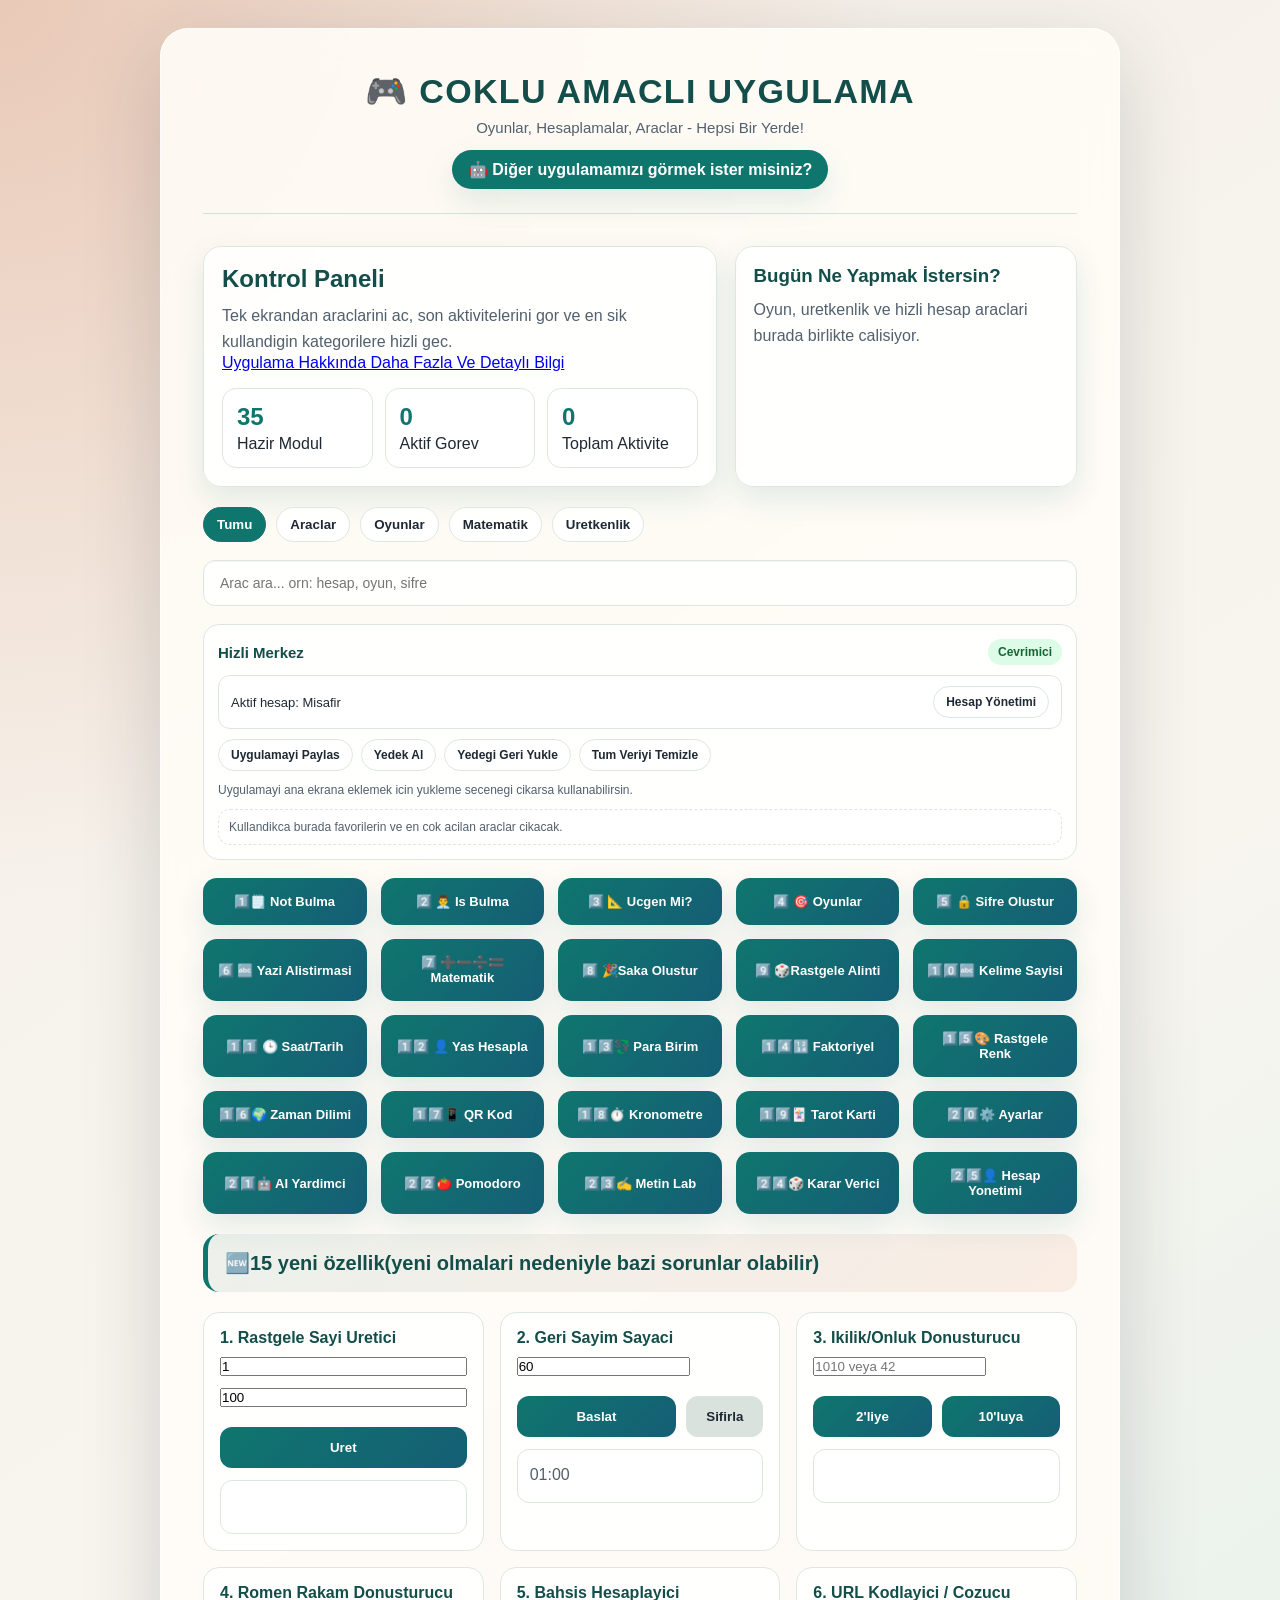
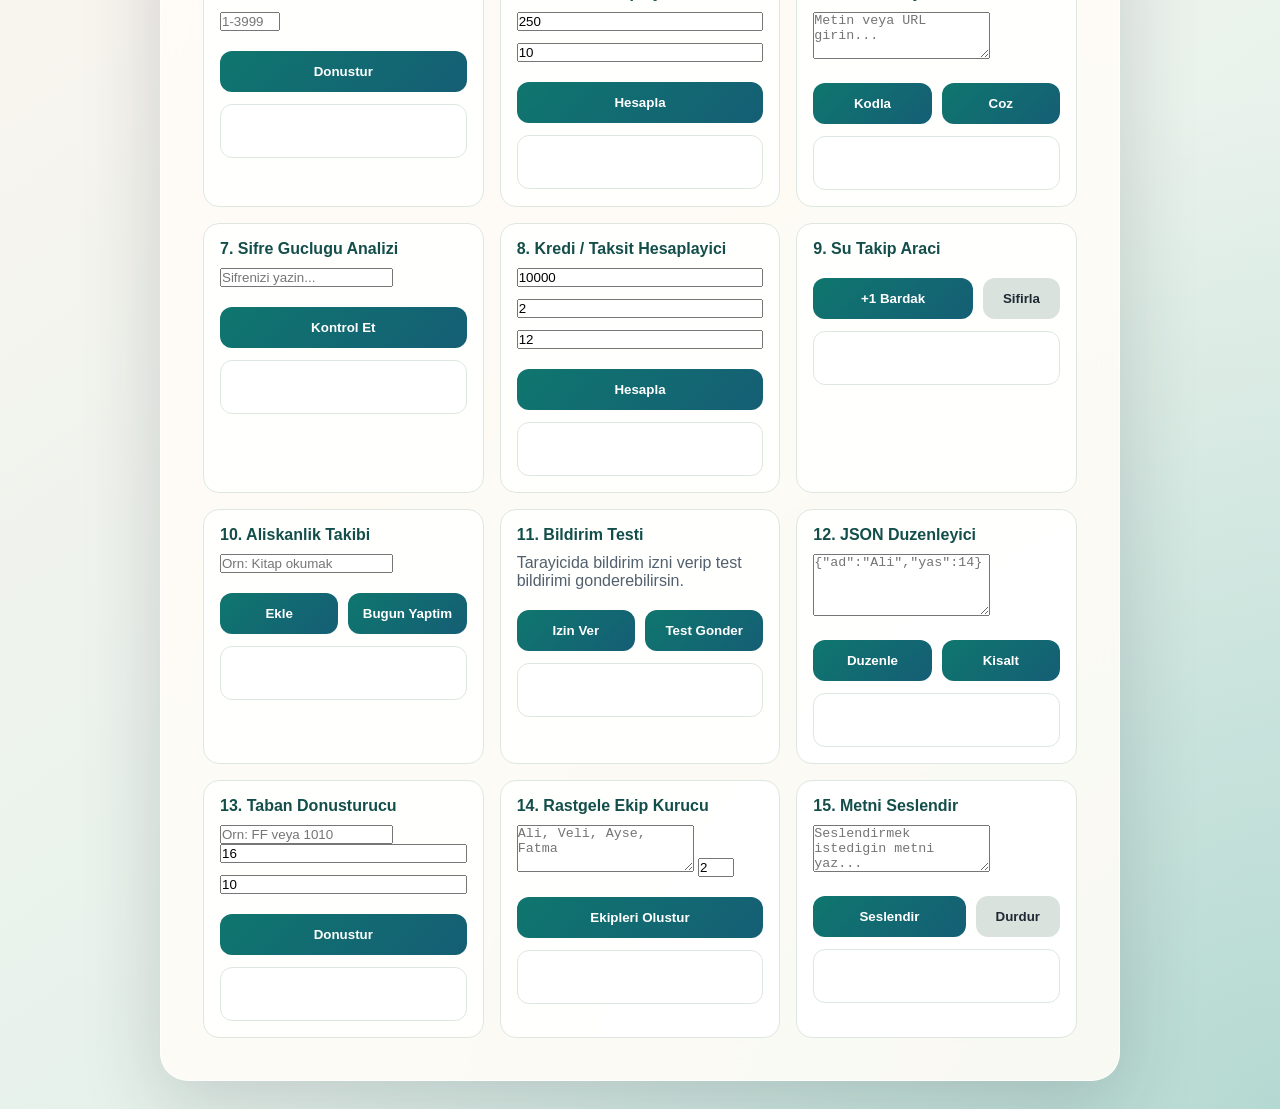
==== 35 in 1.html @ 8f7411a3 "Create 35 in 1.html v0.0016 This is turkish" ====
<!DOCTYPE html>
<html lang="tr">
<head>
    
    <meta charset="UTF-8">
    <meta name="viewport" content="width=device-width, initial-scale=1.0">
    <meta name="theme-color" content="#0f766e">
    <meta name="mobile-web-app-capable" content="yes">
    <meta name="apple-mobile-web-app-capable" content="yes">
    <meta name="apple-mobile-web-app-status-bar-style" content="default">
    <meta name="apple-mobile-web-app-title" content="Coklu Uygulama">
    <link rel="manifest" href="manifest.webmanifest">
    <link rel="icon" type="image/svg+xml" href="icon.svg">
    <title>Çoklu Amaçlı Uygulama</title>
    <style>
        :root {
            --bg-base: #f4efe7;
            --bg-accent: #d9efe8;
            --surface: rgba(255, 252, 247, 0.9);
            --surface-strong: #fffdf9;
            --text-main: #1f2933;
            --text-soft: #52606d;
            --border-soft: #dde7df;
            --brand: #0f766e;
            --brand-dark: #134e4a;
            --warm: #c2410c;
            --shadow-lg: 0 24px 80px rgba(31, 41, 51, 0.18);
            --shadow-md: 0 12px 30px rgba(15, 118, 110, 0.12);
        }

        * {
            margin: 0;
            padding: 0;
            box-sizing: border-box;
        }

        body {
            font-family: 'Trebuchet MS', 'Aptos', 'Segoe UI', sans-serif;
            background:
                radial-gradient(circle at top left, rgba(194, 65, 12, 0.22), transparent 30%),
                radial-gradient(circle at bottom right, rgba(15, 118, 110, 0.18), transparent 34%),
                linear-gradient(145deg, var(--bg-base) 0%, #f8f5ef 46%, var(--bg-accent) 100%);
            min-height: 100vh;
            display: flex;
            justify-content: center;
            align-items: flex-start;
            padding: 28px;
            color: var(--text-main);
            position: relative;
            overflow-x: hidden;
            overflow-y: auto;
        }

        .page-transition {
            position: fixed;
            inset: 0;
            z-index: 9999;
            display: flex;
            align-items: center;
            justify-content: center;
            background: linear-gradient(135deg, rgba(15, 118, 110, 0.96), rgba(194, 65, 12, 0.95));
            opacity: 0;
            visibility: hidden;
            pointer-events: none;
            transition: opacity 0.35s ease, visibility 0.35s ease;
        }

        .page-transition.active {
            opacity: 1;
            visibility: visible;
            pointer-events: auto;
        }

        .page-transition::before {
            content: '';
            position: absolute;
            inset: 0;
            background: linear-gradient(90deg, transparent, rgba(255,255,255,0.18), transparent);
            transform: translateX(-120%);
            transition: transform 0.55s ease;
        }

        .page-transition.active::before {
            transform: translateX(120%);
        }

        .page-transition span {
            position: relative;
            z-index: 1;
            color: #fff;
            font-size: 19px;
            font-weight: 700;
            letter-spacing: 0.08em;
            text-transform: uppercase;
            text-shadow: 0 8px 24px rgba(0, 0, 0, 0.24);
        }

        .container {
            background: var(--surface);
            backdrop-filter: blur(16px);
            border: 1px solid rgba(255, 255, 255, 0.75);
            border-radius: 28px;
            box-shadow: var(--shadow-lg);
            width: 100%;
            max-width: 960px;
            padding: 42px;
        }
                                                                                                                                                                                                                                                                                                                                                                                                                                                                                                                                                                                                            
        .header {
            text-align: center;
            margin-bottom: 32px;
            border-bottom: 1px solid rgba(15, 118, 110, 0.18);
            padding-bottom: 24px;
        }

        .header h1 {
            color: var(--brand-dark);
            font-size: 34px;
            letter-spacing: 0.04em;
            margin-bottom: 8px;
        }

        .header p {
            color: var(--text-soft);
            font-size: 15px;
        }

        .switch-app-btn {
            display: inline-flex;
            align-items: center;
            gap: 8px;
            margin-top: 14px;
            padding: 10px 16px;
            background: var(--brand);
            color: white;
            border-radius: 999px;
            text-decoration: none;
            font-weight: 700;
            box-shadow: var(--shadow-md);
            transition: transform 0.2s ease, box-shadow 0.2s ease;
        }

        .switch-app-btn:hover {
            transform: translateY(-2px);
            box-shadow: 0 14px 28px rgba(15, 118, 110, 0.2);
        }

        .menu-grid {
            display: grid;
            grid-template-columns: repeat(auto-fit, minmax(160px, 1fr));
            gap: 14px;
            margin-bottom: 20px;
        }

        .dashboard-hero {
            display: grid;
            grid-template-columns: 1.2fr 0.8fr;
            gap: 18px;
            margin-bottom: 20px;
        }

        .hero-card,
        .hero-sidecard {
            background: rgba(255, 255, 255, 0.78);
            border: 1px solid var(--border-soft);
            border-radius: 18px;
            padding: 18px;
            box-shadow: var(--shadow-md);
        }

        .hero-card h2,
        .hero-sidecard h3 {
            color: var(--brand-dark);
            margin-bottom: 10px;
        }

        .hero-card p,
        .hero-sidecard p {
            color: var(--text-soft);
            line-height: 1.6;
        }

        .hero-stats {
            display: grid;
            grid-template-columns: repeat(3, minmax(0, 1fr));
            gap: 12px;
            margin-top: 16px;
        }

        .hero-stat {
            background: white;
            border: 1px solid var(--border-soft);
            border-radius: 14px;
            padding: 14px;
        }

        .hero-stat strong {
            display: block;
            font-size: 24px;
            color: var(--brand);
            margin-bottom: 4px;
        }

        .category-chips {
            display: flex;
            flex-wrap: wrap;
            gap: 10px;
            margin-bottom: 18px;
        }

        .category-chip {
            border: 1px solid var(--border-soft);
            background: rgba(255, 255, 255, 0.9);
            color: var(--text-main);
            border-radius: 999px;
            padding: 9px 13px;
            cursor: pointer;
            font-weight: 600;
        }

        .category-chip.active {
            background: var(--brand);
            color: white;
            border-color: var(--brand);
        }

        .menu-search {
            margin-bottom: 18px;
        }

        .menu-search input {
            width: 100%;
            padding: 14px 16px;
            border: 1px solid var(--border-soft);
            border-radius: 12px;
            font-size: 14px;
            background: rgba(255, 255, 255, 0.92);
            box-shadow: inset 0 1px 2px rgba(15, 23, 42, 0.04);
        }

        .quick-hub {
            background: rgba(255, 255, 255, 0.78);
            border: 1px solid var(--border-soft);
            border-radius: 16px;
            padding: 14px;
            margin-bottom: 18px;
        }

        .quick-hub-head {
            display: flex;
            justify-content: space-between;
            align-items: center;
            gap: 10px;
            margin-bottom: 10px;
        }

        .quick-hub-head h3 {
            color: var(--brand-dark);
            font-size: 15px;
        }

        .status-badge {
            font-size: 12px;
            font-weight: 700;
            border-radius: 999px;
            padding: 6px 10px;
            background: #dcfce7;
            color: #166534;
        }

        .status-badge.offline {
            background: #fee2e2;
            color: #991b1b;
        }

        .quick-hub-actions {
            display: flex;
            flex-wrap: wrap;
            gap: 8px;
            margin-bottom: 10px;
        }

        .quick-hub-btn {
            border: 1px solid var(--border-soft);
            background: white;
            color: var(--text-main);
            border-radius: 999px;
            padding: 8px 12px;
            font-size: 12px;
            font-weight: 700;
            cursor: pointer;
        }

        .quick-hub-btn.primary {
            background: var(--brand);
            border-color: var(--brand);
            color: white;
        }

        .quick-hub-note {
            color: var(--text-soft);
            font-size: 12px;
            line-height: 1.5;
            margin-bottom: 10px;
        }

        .quick-access-list {
            display: grid;
            grid-template-columns: repeat(auto-fit, minmax(180px, 1fr));
            gap: 8px;
        }

        .quick-access-item {
            display: flex;
            justify-content: space-between;
            align-items: center;
            gap: 8px;
            border: 1px solid var(--border-soft);
            background: white;
            border-radius: 12px;
            padding: 9px 10px;
        }

        .quick-access-item button {
            border: none;
            border-radius: 10px;
            padding: 7px 9px;
            cursor: pointer;
            font-size: 12px;
            font-weight: 700;
        }

        .quick-open-btn {
            background: #ecfeff;
            color: #0f766e;
        }

        .quick-fav-btn {
            background: #fff7ed;
            color: #9a3412;
        }

        .quick-access-empty {
            color: var(--text-soft);
            font-size: 12px;
            background: white;
            border: 1px dashed var(--border-soft);
            border-radius: 12px;
            padding: 10px;
        }

        .menu-empty {
            display: none;
            text-align: center;
            color: var(--text-soft);
            background: rgba(255, 255, 255, 0.72);
            border-radius: 12px;
            padding: 16px;
            margin-top: 10px;
            border: 1px dashed var(--border-soft);
        }

        .menu-empty.active {
            display: block;
        }

        .menu-btn {
            background: linear-gradient(135deg, var(--brand) 0%, #155e75 100%);
            color: white;
            border: none;
            padding: 16px 14px;
            border-radius: 14px;
            cursor: pointer;
            font-size: 13px;
            font-weight: 600;
            transition: all 0.3s ease;
            text-align: center;
            box-shadow: var(--shadow-md);
        }

        .menu-btn:hover {
            transform: translateY(-3px);
            box-shadow: 0 14px 30px rgba(15, 118, 110, 0.24);
        }

        .menu-btn.active {
            background: linear-gradient(135deg, var(--warm) 0%, #ea580c 100%);
        }

        .content-area {
            display: none;
            animation: fadeIn 0.3s ease;
        }

        .content-area.active {
            display: block;
        }

        @keyframes fadeIn {
            from {
                opacity: 0;
                transform: translateY(10px);
            }
            to {
                opacity: 1;
                transform: translateY(0);
            }
        }

        .content-header {
            background: linear-gradient(135deg, rgba(15, 118, 110, 0.08), rgba(194, 65, 12, 0.08));
            padding: 17px;
            border-radius: 16px;
            margin-bottom: 20px;
            border-left: 5px solid var(--brand);
        }

        .content-header h2 {
            color: var(--brand-dark);
            font-size: 20px;
        }

        .form-group {
            margin-bottom: 15px;
        }

        .form-group label {
            display: block;
            margin-bottom: 7px;
            color: var(--text-main);
            font-weight: 600;
            font-size: 14px;
        }

        .form-group input,
        .form-group select,
        .form-group textarea {
            width: 100%;
            padding: 12px 13px;
            border: 1px solid var(--border-soft);
            border-radius: 12px;
            font-size: 14px;
            transition: border-color 0.3s ease;
            background: rgba(255, 255, 255, 0.92);
        }

        .form-group input:focus,
        .form-group select:focus,
        .form-group textarea:focus {
            outline: none;
            border-color: var(--brand);
            box-shadow: 0 0 0 4px rgba(15, 118, 110, 0.12);
        }

        .btn-group {
            display: flex;
            flex-wrap: wrap;
            gap: 10px;
            margin-top: 20px;
        }

        .btn-submit {
            flex: 1;
            background: linear-gradient(135deg, var(--brand) 0%, #155e75 100%);
            color: white;
            border: none;
            padding: 13px 14px;
            border-radius: 12px;
            cursor: pointer;
            font-weight: 600;
            transition: all 0.3s ease;
        }

        .btn-submit:hover {
            transform: translateY(-2px);
            box-shadow: 0 10px 22px rgba(15, 118, 110, 0.22);
        }

        .btn-back {
            background: #d9e2dc;
            color: var(--text-main);
            border: none;
            padding: 12px 20px;
            border-radius: 12px;
            cursor: pointer;
            font-weight: 600;
        }

        .btn-back:hover {
            background: #bcccdc;
        }

        .result-box {
            background: rgba(255, 255, 255, 0.85);
            border: 1px solid rgba(15, 118, 110, 0.2);
            border-radius: 14px;
            padding: 15px;
            margin-top: 20px;
            display: none;
        }

        .result-box.active {
            display: block;
            animation: slideDown 0.3s ease;
        }

        @keyframes slideDown {
            from {
                opacity: 0;
                max-height: 0;
            }
            to {
                opacity: 1;
                max-height: 500px;
            }
        }

        .result-box.success {
            background: #f0fdf7;
            border-color: #22c55e;
        }

        .result-box.error {
            background: #fef2f2;
            border-color: #ef4444;
        }

        .result-box.success h3 {
            color: #22c55e;
        }

        .result-box.error h3 {
            color: #ef4444;
        }

        .result-box h3 {
            margin-bottom: 10px;
        }

        .result-box p {
            color: #666;
            line-height: 1.6;
        }

        .game-options {
            display: grid;
            grid-template-columns: repeat(auto-fit, minmax(120px, 1fr));
            gap: 10px;
            margin: 15px 0;
        }

        .option-btn {
            background: #f0f0f0;
            border: 2px solid #ddd;
            padding: 10px;
            border-radius: 5px;
            cursor: pointer;
            font-size: 13px;
            transition: all 0.3s ease;
        }

        .option-btn:hover,
        .option-btn.selected {
            background: #667eea;
            color: white;
            border-color: #667eea;
        }

        .timer {
            display: inline-block;
            background: #f5576c;
            color: white;
            padding: 5px 10px;
            border-radius: 5px;
            font-weight: 600;
            margin-left: 10px;
        }

        .score-display {
            background: rgba(255, 255, 255, 0.76);
            padding: 10px 15px;
            border-radius: 12px;
            margin: 15px 0;
            font-size: 14px;
            border: 1px solid var(--border-soft);
        }

        .quote-box {
            background: linear-gradient(135deg, var(--brand-dark) 0%, var(--brand) 100%);
            color: white;
            padding: 20px;
            border-radius: 16px;
            text-align: center;
            font-style: italic;
            font-size: 16px;
            margin: 20px 0;
        }

        .joke-box {
            background: #fff9e6;
            border-left: 4px solid #fbc02d;
            padding: 15px;
            border-radius: 5px;
            margin: 20px 0;
            font-size: 16px;
        }

        .fibonacci-output,
        .multiplication-output {
            background: #f0f0f0;
            padding: 15px;
            border-radius: 5px;
            margin: 15px 0;
            font-family: 'Courier New', monospace;
            word-break: break-word;
        }

        .stats-grid {
            display: grid;
            grid-template-columns: repeat(2, 1fr);
            gap: 15px;
            margin: 20px 0;
        }

        .stat-box {
            background: rgba(255, 255, 255, 0.76);
            padding: 15px;
            border-radius: 14px;
            text-align: center;
            border: 1px solid var(--border-soft);
        }

        .stat-box h3 {
            color: var(--brand);
            font-size: 24px;
            margin-bottom: 5px;
        }

        .stat-box p {
            color: #666;
            font-size: 12px;
        }

        .back-to-menu {
            text-align: center;
            margin-top: 20px;
        }

        .menu-item-games {
            display: none;
        }

        .menu-item-games.active {
            display: block;
        }

        .game-menu-grid {
            display: grid;
            grid-template-columns: repeat(auto-fit, minmax(140px, 1fr));
            gap: 12px;
            margin: 20px 0;
        }

        .game-menu-btn {
            background: rgba(255, 255, 255, 0.76);
            border: 1px solid var(--border-soft);
            padding: 12px;
            border-radius: 12px;
            cursor: pointer;
            font-size: 13px;
            font-weight: 600;
            transition: all 0.3s ease;
        }

        .game-menu-btn:hover {
            background: var(--brand);
            color: white;
            border-color: var(--brand);
            transform: translateY(-2px);
        }

        .calculator {
            background: linear-gradient(180deg, #14323a 0%, #0f172a 100%);
            padding: 20px;
            border-radius: 24px;
            max-width: 320px;
            margin: 20px auto;
            box-shadow: 0 16px 40px rgba(15, 23, 42, 0.35);
        }

        .calc-display {
            background: #222;
            color: #00ff00;
            font-size: 28px;
            padding: 20px;
            border-radius: 10px;
            text-align: right;
            margin-bottom: 15px;
            font-family: 'Courier New', monospace;
            font-weight: bold;
            min-height: 60px;
            word-wrap: break-word;
            word-break: break-all;
        }

        .calc-buttons {
            display: grid;
            grid-template-columns: repeat(4, 1fr);
            gap: 10px;
        }

        .calc-btn {
            padding: 20px;
            font-size: 20px;
            font-weight: bold;
            border: none;
            border-radius: 8px;
            cursor: pointer;
            transition: all 0.2s ease;
            color: white;
        }

        .calc-btn.number {
            background: #555;
        }

        .calc-btn.number:hover {
            background: #666;
            transform: scale(1.05);
        }

        .calc-btn.number:active {
            transform: scale(0.95);
        }

        .calc-btn.operator {
            background: var(--brand);
        }

        .calc-btn.operator:hover {
            background: var(--brand-dark);
            transform: scale(1.05);
        }

        .calc-btn.operator:active {
            transform: scale(0.95);
        }

        .calc-btn.equals {
            background: linear-gradient(135deg, #22c55e 0%, #16a34a 100%);
            grid-column: span 2;
        }

        .calc-btn.equals:hover {
            background: linear-gradient(135deg, #16a34a 0%, #15803d 100%);
            transform: scale(1.05);
        }

        .calc-btn.equals:active {
            transform: scale(0.95);
        }

        .calc-btn.clear {
            background: linear-gradient(135deg, #ef4444 0%, #dc2626 100%);
            grid-column: span 2;
        }

        .calc-btn.clear:hover {
            background: linear-gradient(135deg, #dc2626 0%, #b91c1c 100%);
            transform: scale(1.05);
        }

        .calc-btn.clear:active {
            transform: scale(0.95);
        }

        .color-preview,
        .qr-preview,
        .tarot-card,
        .stopwatch-display,
        .timezone-list {
            background: rgba(255, 255, 255, 0.78);
            border-radius: 16px;
            margin: 20px 0;
            padding: 18px;
            border: 1px solid var(--border-soft);
        }

        .color-preview {
            min-height: 120px;
            border: 2px dashed #d1d5db;
            display: flex;
            align-items: center;
            justify-content: center;
            color: #333;
            font-weight: 600;
        }

        .qr-preview {
            text-align: center;
            word-break: break-word;
        }

        .qr-code-canvas {
            display: block;
            width: min(100%, 260px);
            aspect-ratio: 1;
            margin: 0 auto 16px;
            border-radius: 14px;
            background: white;
            padding: 12px;
            box-shadow: inset 0 0 0 1px #dbe7df;
        }

        .qr-helper-text {
            color: var(--text-soft);
            font-size: 13px;
            line-height: 1.6;
        }

        .stopwatch-display {
            text-align: center;
            font-size: 36px;
            font-weight: 700;
            color: #333;
            font-family: 'Courier New', monospace;
        }

        .timezone-list {
            display: grid;
            gap: 12px;
        }

        .timezone-item {
            background: white;
            border-radius: 12px;
            padding: 12px 14px;
            display: flex;
            justify-content: space-between;
            align-items: center;
            gap: 10px;
        }

        .tarot-card {
            text-align: center;
            background: linear-gradient(135deg, #1f2937 0%, #374151 100%);
            color: white;
        }

        .tarot-card h3 {
            margin-bottom: 10px;
            font-size: 22px;
        }

        .settings-panel,
        .ai-chat {
            background: rgba(255, 255, 255, 0.7);
            border-radius: 18px;
            padding: 20px;
            margin: 20px 0;
            border: 1px solid var(--border-soft);
        }

        .settings-panel {
            display: grid;
            gap: 14px;
        }

        .toggle-row {
            display: flex;
            align-items: center;
            justify-content: space-between;
            gap: 12px;
            padding: 12px 14px;
            background: white;
            border-radius: 12px;
        }

        .toggle-row input[type="checkbox"] {
            width: 20px;
            height: 20px;
        }

        .ai-chat-window {
            background: white;
            border: 1px solid var(--border-soft);
            border-radius: 16px;
            min-height: 260px;
            max-height: 380px;
            overflow-y: auto;
            padding: 14px;
            display: grid;
            gap: 12px;
        }

        .ai-message {
            padding: 12px 14px;
            border-radius: 12px;
            max-width: 85%;
            line-height: 1.5;
        }

        .ai-message.user {
            justify-self: end;
            background: linear-gradient(135deg, var(--brand) 0%, #155e75 100%);
            color: white;
        }

        .ai-message.bot {
            justify-self: start;
            background: #f1f5f9;
            color: var(--text-main);
        }

        .quick-actions {
            display: flex;
            flex-wrap: wrap;
            gap: 10px;
            margin-top: 14px;
        }

        .quick-actions button {
            background: white;
            border: 1px solid var(--border-soft);
            border-radius: 999px;
            padding: 8px 12px;
            cursor: pointer;
        }

        .quick-actions button:hover {
            background: #ecfeff;
            border-color: rgba(15, 118, 110, 0.32);
        }

        .workspace-grid {
            display: grid;
            grid-template-columns: 1.2fr 0.8fr;
            gap: 16px;
            margin-top: 18px;
        }

        .workspace-card,
        .history-panel {
            background: rgba(255, 255, 255, 0.8);
            border: 1px solid var(--border-soft);
            border-radius: 16px;
            padding: 16px;
        }

        .account-strip {
            background: white;
            border: 1px solid var(--border-soft);
            border-radius: 12px;
            padding: 10px 12px;
            margin-bottom: 10px;
            display: flex;
            justify-content: space-between;
            align-items: center;
            gap: 10px;
            font-size: 13px;
        }

        .account-grid {
            display: grid;
            grid-template-columns: repeat(auto-fit, minmax(240px, 1fr));
            gap: 14px;
            margin: 14px 0;
        }

        .workspace-card h3,
        .history-panel h3 {
            color: var(--brand-dark);
            font-size: 16px;
            margin-bottom: 12px;
        }

        .task-list {
            display: grid;
            gap: 10px;
            margin-top: 12px;
        }

        .task-item {
            display: grid;
            grid-template-columns: auto 1fr auto;
            gap: 10px;
            align-items: center;
            background: white;
            border-radius: 12px;
            padding: 10px 12px;
            border: 1px solid var(--border-soft);
        }

        .task-item.done span {
            text-decoration: line-through;
            color: var(--text-soft);
        }

        .task-item button {
            background: #fee2e2;
            color: #b91c1c;
            border: none;
            border-radius: 10px;
            padding: 7px 10px;
            cursor: pointer;
        }

        .mini-input-row {
            display: flex;
            gap: 10px;
        }

        .mini-input-row input {
            flex: 1;
            padding: 11px 12px;
            border-radius: 12px;
            border: 1px solid var(--border-soft);
        }

        .mini-input-row button {
            background: var(--brand);
            color: white;
            border: none;
            border-radius: 12px;
            padding: 11px 14px;
            cursor: pointer;
        }

        .history-list {
            display: grid;
            gap: 10px;
            margin-top: 12px;
        }

        .history-item {
            background: white;
            border-radius: 12px;
            padding: 10px 12px;
            border: 1px solid var(--border-soft);
            color: var(--text-soft);
            font-size: 13px;
            line-height: 1.5;
        }

        .summary-grid {
            display: grid;
            grid-template-columns: repeat(auto-fit, minmax(120px, 1fr));
            gap: 12px;
            margin-top: 12px;
        }

        .summary-box {
            background: white;
            border-radius: 14px;
            padding: 14px;
            border: 1px solid var(--border-soft);
            text-align: center;
        }

        .summary-box strong {
            display: block;
            font-size: 22px;
            color: var(--brand);
            margin-bottom: 4px;
        }

        .feature-panel {
            background: rgba(255, 255, 255, 0.78);
            border: 1px solid var(--border-soft);
            border-radius: 16px;
            padding: 18px;
            margin: 18px 0;
        }

        .pomodoro-display,
        .choice-output,
        .textlab-output {
            background: white;
            border: 1px solid var(--border-soft);
            border-radius: 16px;
            padding: 18px;
            margin-top: 16px;
        }

        .pomodoro-display {
            text-align: center;
        }

        .pomodoro-display strong {
            display: block;
            font-size: 42px;
            color: var(--brand-dark);
            font-family: 'Courier New', monospace;
            margin-bottom: 8px;
        }

        .choice-output h3,
        .textlab-output h3 {
            color: var(--brand-dark);
            margin-bottom: 10px;
        }

        .ai-rich-card {
            background: white;
            border: 1px solid var(--border-soft);
            border-left: 5px solid var(--brand);
            border-radius: 14px;
            padding: 14px;
        }

        .ai-rich-card h4 {
            color: var(--brand-dark);
            margin-bottom: 8px;
        }

        .ai-rich-card p,
        .ai-rich-card li {
            color: var(--text-soft);
            line-height: 1.6;
        }

        .ai-rich-card ul,
        .ai-rich-card ol {
            padding-left: 18px;
            margin-top: 8px;
        }

        .inline-grid {
            display: grid;
            grid-template-columns: repeat(auto-fit, minmax(140px, 1fr));
            gap: 12px;
        }

        .extras-grid {
            display: grid;
            grid-template-columns: repeat(auto-fit, minmax(260px, 1fr));
            gap: 16px;
            margin-top: 18px;
        }

        .extra-card {
            background: rgba(255, 255, 255, 0.82);
            border: 1px solid var(--border-soft);
            border-radius: 16px;
            padding: 16px;
        }

        .extra-card h3 {
            color: var(--brand-dark);
            margin-bottom: 10px;
            font-size: 16px;
        }

        .mini-result {
            margin-top: 12px;
            background: white;
            border: 1px solid var(--border-soft);
            border-radius: 12px;
            padding: 12px;
            color: var(--text-soft);
            line-height: 1.6;
            min-height: 54px;
        }

        .quiz-stage {
            background: rgba(255, 255, 255, 0.82);
            border: 1px solid var(--border-soft);
            border-radius: 18px;
            padding: 18px;
        }

        .quiz-meta {
            display: grid;
            grid-template-columns: repeat(3, minmax(0, 1fr));
            gap: 12px;
            margin-bottom: 16px;
        }

        .quiz-pill {
            background: white;
            border: 1px solid var(--border-soft);
            border-radius: 14px;
            padding: 12px;
            text-align: center;
        }

        .quiz-pill strong {
            display: block;
            color: var(--brand);
            font-size: 20px;
            margin-bottom: 4px;
        }

        .quiz-question-card {
            background: white;
            border-radius: 16px;
            border: 1px solid var(--border-soft);
            padding: 18px;
        }

        .quiz-question-card h3 {
            margin-bottom: 14px;
            color: var(--brand-dark);
        }

        body.theme-default {
            background:
                radial-gradient(circle at top left, rgba(194, 65, 12, 0.22), transparent 30%),
                radial-gradient(circle at bottom right, rgba(15, 118, 110, 0.18), transparent 34%),
                linear-gradient(145deg, var(--bg-base) 0%, #f8f5ef 46%, var(--bg-accent) 100%);
        }

        body.theme-ocean {
            background: linear-gradient(145deg, #e6fffb 0%, #c8f7f0 45%, #d9f99d 100%);
        }

        body.theme-sunset {
            background: linear-gradient(145deg, #fff1e6 0%, #ffd7ba 50%, #fecdd3 100%);
        }

        body.font-large {
            font-size: 18px;
        }

        body.reduce-motion *,
        body.reduce-motion *::before,
        body.reduce-motion *::after {
            animation: none !important;
            transition: none !important;
            scroll-behavior: auto !important;
        }

        @media (max-width: 720px) {
            body {
                padding: 12px;
            }

            .container {
                padding: 22px 18px;
                border-radius: 22px;
            }

            .header h1 {
                font-size: 28px;
            }

            .menu-grid {
                grid-template-columns: repeat(auto-fit, minmax(135px, 1fr));
            }

            .btn-group {
                flex-direction: column;
            }

            .stats-grid {
                grid-template-columns: 1fr;
            }

            .workspace-grid {
                grid-template-columns: 1fr;
            }

            .dashboard-hero,
            .quiz-meta {
                grid-template-columns: 1fr;
            }

            .hero-stats {
                grid-template-columns: 1fr;
            }

            .mini-input-row {
                flex-direction: column;
            }

            .timezone-item {
                flex-direction: column;
                align-items: flex-start;
            }

            .calculator {
                max-width: 100%;
                padding: 16px;
            }

            .calc-btn {
                padding: 14px;
                font-size: 18px;
            }

            .stopwatch-display {
                font-size: 30px;
            }

            .menu-btn,
            .btn-submit,
            .btn-back,
            .game-menu-btn,
            .option-btn,
            .quick-hub-btn {
                min-height: 44px;
            }

            .quick-hub-head {
                flex-direction: column;
                align-items: flex-start;
            }
        }

        @media (max-width: 520px) {
            body {
                padding: 8px;
                align-items: flex-start;
            }

            .container {
                padding: 16px 12px;
                border-radius: 18px;
            }

            .header {
                margin-bottom: 22px;
                padding-bottom: 16px;
            }

            .header h1 {
                font-size: 24px;
                letter-spacing: 0.02em;
            }

            .header p {
                font-size: 13px;
            }

            .menu-grid,
            .game-menu-grid,
            .extras-grid,
            .inline-grid,
            .quick-access-list {
                grid-template-columns: 1fr;
            }

            .hero-stat strong,
            .summary-box strong {
                font-size: 20px;
            }

            .content-header {
                padding: 14px;
            }

            .content-header h2 {
                font-size: 17px;
            }

            .quiz-stage,
            .quiz-question-card,
            .feature-panel,
            .workspace-card,
            .history-panel,
            .settings-panel,
            .ai-chat,
            .extra-card,
            .hero-card,
            .hero-sidecard {
                padding: 14px;
            }

            .calc-display {
                font-size: 22px;
                padding: 14px;
            }

            .calc-buttons {
                gap: 8px;
            }

            .calc-btn {
                font-size: 16px;
                padding: 12px;
                border-radius: 10px;
            }

            .pomodoro-display strong {
                font-size: 34px;
            }

            .stopwatch-display {
                font-size: 24px;
            }

            .quick-hub-actions {
                display: grid;
                grid-template-columns: 1fr;
            }
        }

        @media (hover: none) {
            .menu-btn:hover,
            .btn-submit:hover,
            .game-menu-btn:hover,
            .calc-btn.number:hover,
            .calc-btn.operator:hover,
            .calc-btn.equals:hover,
            .calc-btn.clear:hover {
                transform: none;
            }
        }
    </style>
</head>
<body>
    <div class="container">
        <!-- Header -->
        <div class="header">
            <h1>🎮 ÇOKLU AMAÇLI UYGULAMA</h1>
            <p>Oyunlar, Hesaplamalar, Araçlar - Hepsi Bir Yerde!</p>
            <a class="switch-app-btn" href="yapyzeka.html">🤖 Diğer uygulamamızı görmek ister misiniz?</a>
        </div>

        <!-- Main Menu -->
        <div id="mainMenu" class="content-area active">
            <div class="dashboard-hero">
                <div class="hero-card">
                    <h2>Kontrol Paneli</h2>
                    <p>Tek ekrandan araçlarını aç, son aktivitelerini gör ve en sık kullandığın kategorilere hızlı geç.</p>
                    <a href="http://127.0.0.1:5500/Benim%20projelerim/uyg%20a%20etiketi.html"> Uygulama Hakkında Daha Fazla Ve Detaylı Bilgi</a>
                    <div id="homeStats" class="hero-stats"></div>
                </div>
                <div class="hero-sidecard">
                    <h3>Bugün Ne Yapmak İstersin?</h3>
                    <p id="homeInsightText">Oyun, üretkenlik ve hızlı hesap araçları burada birlikte çalışıyor.</p>
                </div>
            </div>
            <div class="category-chips" id="categoryChips">
                <button class="category-chip active" onclick="setMenuCategory('all', this)">Tümü</button>
                <button class="category-chip" onclick="setMenuCategory('tools', this)">Araçlar</button>
                <button class="category-chip" onclick="setMenuCategory('games', this)">Oyunlar</button>
                <button class="category-chip" onclick="setMenuCategory('math', this)">Matematik</button>
                <button class="category-chip" onclick="setMenuCategory('productivity', this)">Üretkenlik</button>
            </div>
            <div class="menu-search">
                <input type="text" id="menuSearchInput" placeholder="Araç ara... örn: hesap, oyun, şifre" oninput="filterMainMenu()">
            </div>
            <div class="quick-hub">
                <div class="quick-hub-head">
                    <h3>Hizli Merkez</h3>
                    <span id="connectionBadge" class="status-badge">Cevrimici</span>
                </div>
                <div class="account-strip">
                    <span id="activeAccountText">Aktif hesap: Misafir</span>
                    <button class="quick-hub-btn" onclick="showContent('hesapYonetimi')">Hesap Yönetimi</button>
                </div>
                <div class="quick-hub-actions">
                    <button id="installAppBtn" class="quick-hub-btn primary" style="display: none;" onclick="installAsApp()">Telefona Uygulama Olarak Yukle</button>
                    <button class="quick-hub-btn" onclick="shareAppLink()">Uygulamayi Paylas</button>
                    <button class="quick-hub-btn" onclick="exportAppData()">Yedek Al</button>
                    <button class="quick-hub-btn" onclick="triggerImportAppData()">Yedegi Geri Yukle</button>
                    <button class="quick-hub-btn" onclick="clearAllAppData()">Tum Veriyi Temizle</button>
                </div>
                <p id="installHint" class="quick-hub-note">Uygulamayi ana ekrana eklemek icin yukleme secenegi cikarsa kullanabilirsin.</p>
                <div id="quickAccessList" class="quick-access-list"></div>
                <input type="file" id="importDataInput" accept="application/json" style="display: none;" onchange="importAppDataFromFile(event)">
            </div>
            <div class="menu-grid">
                <button class="menu-btn" onclick="showContent('notBulma')">1️⃣🗒️ Not Bulma</button>
                <button class="menu-btn" onclick="showContent('isBulma')">2️⃣ 👨‍💼 İş Bulma</button>
                <button class="menu-btn" onclick="showContent('ucgenmi')">3️⃣ 📐 Üçgen Mi?</button>
                <button class="menu-btn" onclick="showContent('gameMenu')">4️⃣ 🎯 Oyunlar</button>
                <button class="menu-btn" onclick="showContent('sifreOlusturucu')">5️⃣ 🔒 Şifre Oluştur</button>
                <button class="menu-btn" onclick="showContent('yaziAlistiramasi')">6️⃣ 🔤 Yazı Alıştırması</button>
                <button class="menu-btn" onclick="showContent('mathMenu')">7️⃣ 🧮➕ Matematik ve Hesap</button>
                <button class="menu-btn" onclick="showContent('sakaOlustur')">9️⃣ 🎉Şaka Oluştur</button>
                <button class="menu-btn" onclick="showContent('rasgeleAlintilar')">🔟 🎲Rastgele Alıntı</button>
                <button class="menu-btn" onclick="showContent('kelimeSayisi')">1️⃣1️⃣🔤 Kelime Sayısı</button>
                <button class="menu-btn" onclick="showContent('saatTarih')">1️⃣2️⃣ 🕒 Saat/Tarih</button>
                <button class="menu-btn" onclick="showContent('yasHesapla')">1️⃣3️⃣ 👤 Yaş Hesapla</button>
                <button class="menu-btn" onclick="showContent('paraBirim')">1️⃣4️⃣💱 Para Birim</button>
                <button class="menu-btn" onclick="showContent('factorial')">1️⃣5️⃣🔢 Factorial</button>
                <button class="menu-btn" onclick="showContent('renk')">1️⃣6️⃣🎨 Rastgele Renk</button>
                <button class="menu-btn" onclick="showContent('zamanDilimi')">1️⃣7️⃣🌍 Zaman Dilimi</button>
                <button class="menu-btn" onclick="showContent('qrKod')">1️⃣8️⃣📱 QR Kod</button>
                <button class="menu-btn" onclick="showContent('stopwatch')">1️⃣9️⃣⏱️ Stopwatch</button>
                <button class="menu-btn" onclick="showContent('tarot')">2️⃣0️⃣🃏 Tarot Kartı</button>
                <button class="menu-btn" onclick="showContent('ayarlar')">2️⃣1️⃣⚙️ Ayarlar</button>
                <button class="menu-btn" onclick="showContent('aiYardimci')">2️⃣2️⃣🤖 AI Yardımcı</button>
                <button class="menu-btn" onclick="showContent('pomodoro')">2️⃣3️⃣🍅 Pomodoro</button>
                <button class="menu-btn" onclick="showContent('textLab')">2️⃣4️⃣✍️ Metin Lab</button>
                <button class="menu-btn" onclick="showContent('kararVerici')">2️⃣5️⃣🎲 Karar Verici</button>
                <button class="menu-btn" onclick="showContent('hesapYonetimi')">2️⃣6️⃣👤 Hesap Yönetimi</button>
            </div>
            <div class="content-header" style="margin-top: 10px;">
                <h2>🆕15 yeni özellik(yeni olmalari nedeniyle bazi sorunlar olabilir)</h2>
            </div>
            <div class="extras-grid">
                <div class="extra-card">
                    <h3>1. Rastgele Sayi Uretici</h3>
                    <div class="inline-grid">
                        <input type="number" id="rngMin" placeholder="Min" value="1">
                        <input type="number" id="rngMax" placeholder="Max" value="100">
                    </div>
                    <div class="btn-group"><button class="btn-submit" onclick="generateRandomNumber()">Uret</button></div>
                    <div id="rngResult" class="mini-result"></div>
                </div>

                <div class="extra-card">
                    <h3>2. Geri Sayim Sayaci</h3>
                    <input type="number" id="countdownSeconds" placeholder="Saniye" value="60">
                    <div class="btn-group">
                        <button class="btn-submit" onclick="startCountdownTimer()">Baslat</button>
                        <button class="btn-back" onclick="resetCountdownTimer()">Sifirla</button>
                    </div>
                    <div id="countdownResult" class="mini-result">01:00</div>
                </div>

                <div class="extra-card">
                    <h3>3. Ikilik/Onluk Donusturucu</h3>
                    <input type="text" id="binaryInput" placeholder="1010 veya 42">
                    <div class="btn-group">
                        <button class="btn-submit" onclick="convertBinaryDecimal('toBinary')">2'liye</button>
                        <button class="btn-submit" onclick="convertBinaryDecimal('toDecimal')">10'luya</button>
                    </div>
                    <div id="binaryResult" class="mini-result"></div>
                </div>

                <div class="extra-card">
                    <h3>4. Romen Rakam Donusturucu</h3>
                    <input type="number" id="romanInput" min="1" max="3999" placeholder="1-3999">
                    <div class="btn-group"><button class="btn-submit" onclick="convertToRoman()">Donustur</button></div>
                    <div id="romanResult" class="mini-result"></div>
                </div>

                <div class="extra-card">
                    <h3>5. Bahsis Hesaplayici</h3>
                    <div class="inline-grid">
                        <input type="number" id="tipAmount" placeholder="Hesap" value="250">
                        <input type="number" id="tipPercent" placeholder="%" value="10">
                    </div>
                    <div class="btn-group"><button class="btn-submit" onclick="calculateTip()">Hesapla</button></div>
                    <div id="tipResult" class="mini-result"></div>
                </div>

                <div class="extra-card">
                    <h3>6. URL Kodlayici / Cozucu</h3>
                    <textarea id="urlInput" rows="3" placeholder="Metin veya URL girin..."></textarea>
                    <div class="btn-group">
                        <button class="btn-submit" onclick="processUrl('encode')">Kodla</button>
                        <button class="btn-submit" onclick="processUrl('decode')">Coz</button>
                    </div>
                    <div id="urlResult" class="mini-result"></div>
                </div>

                <div class="extra-card">
                    <h3>7. Sifre Guclugu Analizi</h3>
                    <input type="text" id="strengthInput" placeholder="Sifrenizi yazin...">
                    <div class="btn-group"><button class="btn-submit" onclick="checkPasswordStrength()">Kontrol Et</button></div>
                    <div id="strengthResult" class="mini-result"></div>
                </div>

                <div class="extra-card">
                    <h3>8. Kredi / Taksit Hesaplayici</h3>
                    <div class="inline-grid">
                        <input type="number" id="loanAmount" placeholder="Tutar" value="10000">
                        <input type="number" id="loanRate" placeholder="Aylik %" value="2">
                        <input type="number" id="loanMonths" placeholder="Ay" value="12">
                    </div>
                    <div class="btn-group"><button class="btn-submit" onclick="calculateLoan()">Hesapla</button></div>
                    <div id="loanResult" class="mini-result"></div>
                </div>

                <div class="extra-card">
                    <h3>9. Su Takip Araci</h3>
                    <div class="btn-group">
                        <button class="btn-submit" onclick="addWaterGlass()">+1 Bardak</button>
                        <button class="btn-back" onclick="resetWaterTracker()">Sifirla</button>
                    </div>
                    <div id="waterResult" class="mini-result"></div>
                </div>

                <div class="extra-card">
                    <h3>10. Aliskanlik Takibi</h3>
                    <input type="text" id="habitInput" placeholder="Orn: Kitap okumak">
                    <div class="btn-group">
                        <button class="btn-submit" onclick="addHabit()">Ekle</button>
                        <button class="btn-submit" onclick="completeHabit()">Bugun Yaptim</button>
                    </div>
                    <div id="habitResult" class="mini-result"></div>
                </div>

                <div class="extra-card">
                    <h3>11. Bildirim Testi</h3>
                    <p style="color: var(--text-soft); margin-bottom: 10px;">Tarayicida bildirim izni verip test bildirimi gonderebilirsin.</p>
                    <div class="btn-group">
                        <button class="btn-submit" onclick="requestNotificationPermission()">Izin Ver</button>
                        <button class="btn-submit" onclick="testNotification()">Test Gonder</button>
                    </div>
                    <div id="notifyResult" class="mini-result"></div>
                </div>

                <div class="extra-card">
                    <h3>12. JSON Duzenleyici</h3>
                    <textarea id="jsonInput" rows="4" placeholder='{"ad":"Ali","yas":14}'></textarea>
                    <div class="btn-group">
                        <button class="btn-submit" onclick="formatJsonInput()">Duzenle</button>
                        <button class="btn-submit" onclick="minifyJsonInput()">Kisalt</button>
                    </div>
                    <div id="jsonResult" class="mini-result"></div>
                </div>

                <div class="extra-card">
                    <h3>13. Taban Donusturucu</h3>
                    <input type="text" id="baseInput" placeholder="Orn: FF veya 1010">
                    <div class="inline-grid">
                        <input type="number" id="baseFrom" min="2" max="36" value="16" placeholder="Kaynak taban">
                        <input type="number" id="baseTo" min="2" max="36" value="10" placeholder="Hedef taban">
                    </div>
                    <div class="btn-group"><button class="btn-submit" onclick="convertBaseNumber()">Donustur</button></div>
                    <div id="baseResult" class="mini-result"></div>
                </div>

                <div class="extra-card">
                    <h3>14. Rastgele Ekip Kurucu</h3>
                    <textarea id="teamInput" rows="3" placeholder="Ali, Veli, Ayse, Fatma"></textarea>
                    <input type="number" id="teamCount" min="2" max="8" value="2" placeholder="Ekip sayisi">
                    <div class="btn-group"><button class="btn-submit" onclick="generateTeams()">Ekipleri Olustur</button></div>
                    <div id="teamResult" class="mini-result"></div>
                </div>

                <div class="extra-card">
                    <h3>15. Metni Seslendir</h3>
                    <textarea id="ttsInput" rows="3" placeholder="Seslendirmek istedigin metni yaz..."></textarea>
                    <div class="btn-group">
                        <button class="btn-submit" onclick="speakText()">Seslendir</button>
                        <button class="btn-back" onclick="stopSpeakingText()">Durdur</button>
                    </div>
                    <div id="ttsResult" class="mini-result"></div>
                </div>
            </div>
            <div id="menuEmptyState" class="menu-empty">Aramanıza uygun araç bulunamadı.</div>
        </div>

        <!-- 1. Not Bulma -->
        <div id="notBulma" class="content-area">
            <div class="content-header">
                <h2>📊 Not Bulma - Ortalama Hesapla</h2>
            </div>
            <div class="form-group">
                <label>1. Not (0-100):</label>
                <input type="number" id="not1" min="0" max="100" placeholder="Birinci notu girin">
            </div>
            <div class="form-group">
                <label>2. Not (0-100):</label>
                <input type="number" id="not2" min="0" max="100" placeholder="İkinci notu girin">
            </div>
            <div class="form-group">
                <label>3. Not (0-100):</label>
                <input type="number" id="not3" min="0" max="100" placeholder="Üçüncü notu girin">
            </div>
            <div class="btn-group">
                <button class="btn-submit" onclick="hesaplaOrtalama()">Hesapla</button>
                <button class="btn-back" onclick="backToMenu()">Geri</button>
            </div>
            <div id="notResult" class="result-box"></div>
        </div>

        <!-- 2. İş Bulma -->
        <div id="isBulma" class="content-area">
            <div class="content-header">
                <h2>💼 İş Bulma - İş Başvurusu</h2>
            </div>
            <div class="form-group">
                <label>Yabancı dil biliyor musunuz?</label>
                <select id="dilBilgisi">
                    <option value="">Seçiniz</option>
                    <option value="evet">Evet</option>
                    <option value="hayir">Hayır</option>
                </select>
            </div>
            <div class="form-group">
                <label>Office programları biliyor musunuz?</label>
                <select id="officeBilgisi">
                    <option value="">Seçiniz</option>
                    <option value="evet">Evet</option>
                    <option value="hayir">Hayır</option>
                </select>
            </div>
            <div class="btn-group">
                <button class="btn-submit" onclick="kontrolEtIsBasvurusu()">Başvuruyu Gönder</button>
                <button class="btn-back" onclick="backToMenu()">Geri</button>
            </div>
            <div id="isResult" class="result-box"></div>
        </div>

        <!-- 3. Üçgen Mi? -->
        <div id="ucgenmi" class="content-area">
            <div class="content-header">
                <h2>📐 Üçgen Doğrulama</h2>
            </div>
            <div class="form-group">
                <label>1. Açı (°):</label>
                <input type="number" id="aci1" placeholder="Birinci açıyı girin">
            </div>
            <div class="form-group">
                <label>2. Açı (°):</label>
                <input type="number" id="aci2" placeholder="İkinci açıyı girin">
            </div>
            <div class="form-group">
                <label>3. Açı (°):</label>
                <input type="number" id="aci3" placeholder="Üçüncü açıyı girin">
            </div>
            <div class="btn-group">
                <button class="btn-submit" onclick="kontrolEtUcgen()">Kontrol Et</button>
                <button class="btn-back" onclick="backToMenu()">Geri</button>
            </div>
            <div id="ucgenResult" class="result-box"></div>
        </div>

        <!-- 4. Oyun Menüsü -->
        <div id="gameMenu" class="content-area">
            <div class="content-header">
                <h2>🎮 Oyun Menüsü</h2>
            </div>
            <div class="history-panel">
                <h3>Oyun İstatistikleri</h3>
                <div id="gameStatsSummary" class="summary-grid"></div>
                <div id="gameHistoryList" class="history-list"></div>
            </div>
            <div class="game-menu-grid">
                <button class="game-menu-btn" onclick="showContent('bilgiYarismasi')">Bilgi Yarışması</button>
                <button class="game-menu-btn" onclick="showContent('kartOyunu')">Kart Oyunu</button>
                <button class="game-menu-btn" onclick="showContent('minecraftSimulator')">Minecraft</button>
                <button class="game-menu-btn" onclick="showContent('zarOyunu')">Zar Atma</button>
                <button class="game-menu-btn" onclick="showContent('tasKagitMakas')">Taş Kağıt Makas</button>
                <button class="game-menu-btn" onclick="showContent('sayiTahmini')">Sayı Tahmin</button>
            </div>
            <div class="back-to-menu">
                <button class="btn-back" onclick="backToMenu()">Geri</button>
            </div>
        </div>

        <!-- Bilgi Yarışması -->
        <div id="bilgiYarismasi" class="content-area">
            <div class="content-header">
                <h2>❓ Bilgi Yarışması - 5 Saniye Kuralı</h2>
            </div>
            <div class="form-group">
                <label>Kategori Seçin:</label>
                <select id="quizCategory" onchange="startQuiz()">
                    <option value="">Seçiniz</option>
                    <option value="capitals">Dünya Başkentleri</option>
                    <option value="games">Oyunlar</option>
                </select>
            </div>
            <div id="quizContent" class="quiz-stage">
                <p style="color: var(--text-soft);">Kategori seçince yarışma tek tek sorularla başlayacak.</p>
            </div>
            <div id="quizResult" class="result-box"></div>
            <div class="back-to-menu">
                <button class="btn-back" onclick="backToMenu()">Geri</button>
            </div>
        </div>

        <!-- Kart Oyunu -->
        <div id="kartOyunu" class="content-area">
            <div class="content-header">
                <h2>🃏 Gizemli Tüccar - Kart Oyunu</h2>
            </div>
            <div class="score-display" id="kartScore"></div>
            <div class="form-group">
                <label>Kartınızı Seçin:</label>
                <select id="cardSelect">
                    <option value="">Seçiniz</option>
                    <option value="ejderha">🐉 Ejderha (Sağlık: 9, Güç: 9)</option>
                    <option value="elf">🧝 Elf (Sağlık: 3, Güç: 2)</option>
                    <option value="goblin">👹 Goblin (Sağlık: 4, Güç: 3)</option>
                </select>
            </div>
            <div class="btn-group">
                <button class="btn-submit" onclick="playCard()">Saldır!</button>
                <button class="btn-back" onclick="backToMenu()">Geri</button>
            </div>
            <div id="kartResult" class="result-box"></div>
        </div>

        <!-- Minecraft Simulator -->
        <div id="minecraftSimulator" class="content-area">
            <div class="content-header">
                <h2>💀 Minecraft Hata Simülatörü</h2>
            </div>
            <p style="color: #666; margin: 20px 0;">Hata simüle etmek için butona tıklayın...</p>
            <div class="btn-group">
                <button class="btn-submit" onclick="minecraftError()">Hata Göster</button>
                <button class="btn-back" onclick="backToMenu()">Geri</button>
            </div>
            <div id="minecraftResult" class="result-box"></div>
        </div>

        <!-- Zar Atma Oyunu -->
        <div id="zarOyunu" class="content-area">
            <div class="content-header">
                <h2>🎲 Zar Atma Oyunu</h2>
            </div>
            <p style="color: #666; margin: 20px 0;">Siz ve bilgisayar sırayla zar atacaksınız. En yüksek sayıyı atan kazanır!</p>
            <div class="btn-group">
                <button class="btn-submit" onclick="playDice()">Zar At!</button>
                <button class="btn-back" onclick="backToMenu()">Geri</button>
            </div>
            <div id="diceResult" class="result-box"></div>
        </div>

        <!-- Taş Kağıt Makas -->
        <div id="tasKagitMakas" class="content-area">
            <div class="content-header">
                <h2>✋ Taş Kağıt Makas Oyunu</h2>
            </div>
            <div class="game-options">
                <button class="option-btn" onclick="playRPS('tas')">🪨 Taş</button>
                <button class="option-btn" onclick="playRPS('kagit')">📄 Kağıt</button>
                <button class="option-btn" onclick="playRPS('makas')">✂️ Makas</button>
            </div>
            <div id="rpsResult" class="result-box"></div>
            <div class="back-to-menu">
                <button class="btn-back" onclick="backToMenu()">Geri</button>
            </div>
        </div>

        <!-- 5. Şifre Oluşturucu -->
        <div id="sifreOlusturucu" class="content-area">
            <div class="content-header">
                <h2>🔐 Şifre Oluşturucu</h2>
            </div>
            <div class="form-group">
                <label>Şifre Uzunluğu (4-50):</label>
                <input type="number" id="sifreUzunluk" min="4" max="50" placeholder="Şifre uzunluğunu girin" value="12">
            </div>
            <div class="btn-group">
                <button class="btn-submit" onclick="olusturSifre()">Şifre Oluştur</button>
                <button class="btn-back" onclick="backToMenu()">Geri</button>
            </div>
            <div id="sifreResult" class="result-box"></div>
        </div>

        <!-- 6. Yazı Alıştırması -->
        <div id="yaziAlistiramasi" class="content-area">
            <div class="content-header">
                <h2>⌨️ Yazı Alıştırması - Stres Atma</h2>
            </div>
            <div class="form-group">
                <label>Yazı girin ve Enter tuşlayın:</label>
                <textarea id="yaziBolumu" rows="6" placeholder="Yazı yazmak için buraya tıklayın..."></textarea>
            </div>
            <div class="btn-group">
                <button class="btn-submit" onclick="temizleYazi()">Temizle</button>
                <button class="btn-back" onclick="backToMenu()">Geri</button>
            </div>
        </div>

        <!-- 7. Hesap Makinesi -->
        <div id="hesapMakinesi" class="content-area">
            <div class="content-header">
                <h2>🧮 Tuşlu Hesap Makinesi</h2>
            </div>
            <div class="calculator">
                <div class="calc-display" id="calcDisplay">0</div>
                <div class="calc-buttons">
                    <button class="calc-btn clear" onclick="clearCalc()">C</button>
                    <button class="calc-btn operator" onclick="appendOperator('/')">/</button>
                    <button class="calc-btn operator" onclick="appendOperator('*')">×</button>
                    
                    <button class="calc-btn number" onclick="appendNumber('7')">7</button>
                    <button class="calc-btn number" onclick="appendNumber('8')">8</button>
                    <button class="calc-btn number" onclick="appendNumber('9')">9</button>
                    <button class="calc-btn operator" onclick="appendOperator('-')">-</button>
                    
                    <button class="calc-btn number" onclick="appendNumber('4')">4</button>
                    <button class="calc-btn number" onclick="appendNumber('5')">5</button>
                    <button class="calc-btn number" onclick="appendNumber('6')">6</button>
                    <button class="calc-btn operator" onclick="appendOperator('+')">+</button>
                    
                    <button class="calc-btn number" onclick="appendNumber('1')">1</button>
                    <button class="calc-btn number" onclick="appendNumber('2')">2</button>
                    <button class="calc-btn number" onclick="appendNumber('3')">3</button>
                    <button class="calc-btn operator" onclick="appendNumber('.')">.</button>
                    
                    <button class="calc-btn number" onclick="appendNumber('0')" style="grid-column: span 2;">0</button>
                    <button class="calc-btn operator" onclick="deleteLastChar()">←</button>
                    <button class="calc-btn equals" onclick="calculateResult()">=</button>
                </div>
            </div>
            <div class="back-to-menu">
                <button class="btn-back" onclick="backToMenu()">Geri</button>
            </div>
        </div>

        <!-- 8. Matematik Menüsü -->
        <div id="mathMenu" class="content-area">
            <div class="content-header">
                <h2>📐 Matematik Menüsü</h2>
            </div>
            <div class="history-panel">
                <h3>Matematik Geçmişi</h3>
                <div id="mathStatsSummary" class="summary-grid"></div>
                <div id="mathHistoryList" class="history-list"></div>
            </div>
            <div class="game-menu-grid">
                <button class="game-menu-btn" onclick="showContent('hesapMakinesi')">Hesap Makinesi</button>
                <button class="game-menu-btn" onclick="showContent('bmiHesapla')">BMI</button>
                <button class="game-menu-btn" onclick="showContent('sicaklikDonustur')">Sıcaklık</button>
                <button class="game-menu-btn" onclick="showContent('carpimTablosu')">Çarpım Tab.</button>
                <button class="game-menu-btn" onclick="showContent('fibonacci')">Fibonacci</button>
                <button class="game-menu-btn" onclick="showContent('asalSayiKontrol')">Asal Sayı</button>
            </div>
            <div class="back-to-menu">
                <button class="btn-back" onclick="backToMenu()">Geri</button>
            </div>
        </div>

        <!-- BMI Hesapla -->
        <div id="bmiHesapla" class="content-area">
            <div class="content-header">
                <h2>⚖️ BMI Hesaplayıcı</h2>
            </div>
            <div class="form-group">
                <label>Kilo (kg):</label>
                <input type="number" id="kilo" placeholder="Kilonuzu girin" step="0.1">
            </div>
            <div class="form-group">
                <label>Boy (m):</label>
                <input type="number" id="boy" placeholder="Boyunuzu girin (örn: 1.75)" step="0.01">
            </div>
            <div class="btn-group">
                <button class="btn-submit" onclick="hesaplaBMI()">Hesapla</button>
                <button class="btn-back" onclick="goBack('mathMenu')">Geri</button>
            </div>
            <div id="bmiResult" class="result-box"></div>
        </div>

        <!-- Sıcaklık Dönüştürü -->
        <div id="sicaklikDonustur" class="content-area">
            <div class="content-header">
                <h2>🌡️ Sıcaklık Dönüştürücü</h2>
            </div>
            <div class="form-group">
                <label>Dönüşüm Tipi:</label>
                <select id="sicaklikTipi">
                    <option value="">Seçiniz</option>
                    <option value="c-to-f">Celsius → Fahrenheit</option>
                    <option value="f-to-c">Fahrenheit → Celsius</option>
                </select>
            </div>
            <div class="form-group">
                <label id="sicaklikLabel">Sıcaklık:</label>
                <input type="number" id="sicaklikDegeri" placeholder="Değer girin" step="0.1">
            </div>
            <div class="btn-group">
                <button class="btn-submit" onclick="donusturSicaklik()">Dönüştür</button>
                <button class="btn-back" onclick="goBack('mathMenu')">Geri</button>
            </div>
            <div id="sicaklikResult" class="result-box"></div>
        </div>

        <!-- Çarpım Tablosu -->
        <div id="carpimTablosu" class="content-area">
            <div class="content-header">
                <h2>✖️ Çarpım Tablosu</h2>
            </div>
            <div class="form-group">
                <label>Sayı (1-20):</label>
                <input type="number" id="carpimSayisi" min="1" max="20" placeholder="Sayıyı girin">
            </div>
            <div class="btn-group">
                <button class="btn-submit" onclick="olusturCarpimTablosu()">Oluştur</button>
                <button class="btn-back" onclick="goBack('mathMenu')">Geri</button>
            </div>
            <div id="carpimResult" class="multiplication-output" style="display: none;"></div>
        </div>

        <!-- Fibonacci -->
        <div id="fibonacci" class="content-area">
            <div class="content-header">
                <h2>🔢 Fibonacci Serisi</h2>
            </div>
            <div class="form-group">
                <label>Kaç Term?</label>
                <input type="number" id="fibonacciTerm" min="1" max="50" placeholder="Term sayısını girin" value="10">
            </div>
            <div class="btn-group">
                <button class="btn-submit" onclick="olusturFibonacci()">Oluştur</button>
                <button class="btn-back" onclick="goBack('mathMenu')">Geri</button>
            </div>
            <div id="fibResult" class="fibonacci-output" style="display: none;"></div>
        </div>

        <!-- Asal Sayı Kontrolü -->
        <div id="asalSayiKontrol" class="content-area">
            <div class="content-header">
                <h2>🔍 Asal Sayı Kontrolü</h2>
            </div>
            <div class="form-group">
                <label>Sayı:</label>
                <input type="number" id="asalSayisi" placeholder="Sayı girin" min="2">
            </div>
            <div class="btn-group">
                <button class="btn-submit" onclick="kontrolAsalSayi()">Kontrol Et</button>
                <button class="btn-back" onclick="goBack('mathMenu')">Geri</button>
            </div>
            <div id="asalResult" class="result-box"></div>
        </div>

        <!-- Sayı Tahmin Oyunu -->
        <div id="sayiTahmini" class="content-area">
            <div class="content-header">
                <h2>🎯 Sayı Tahmin Oyunu</h2>
            </div>
            <p style="color: #666; margin: 20px 0;">1-100 arasında bir sayı tahmin etmeye çalışın!</p>
            <div id="tahminInfo" style="display: none;">
                <div class="score-display">
                    Deneme Sayısı: <strong id="denemeSayisi">0</strong>
                </div>
                <div class="form-group">
                    <label>Tahmininiz:</label>
                    <input type="number" id="tahminDegeri" min="1" max="100" placeholder="Sayı girin">
                </div>
            </div>
            <div class="btn-group">
                <button id="tahminBtn" class="btn-submit" onclick="baslaTahminOyunu()">Başla</button>
                <button class="btn-back" onclick="goBack('mathMenu')">Geri</button>
            </div>
            <div id="tahminResult" class="result-box"></div>
        </div>

        <!-- 9. Şaka Oluştur -->
        <div id="sakaOlustur" class="content-area">
            <div class="content-header">
                <h2>😂 Rastgele Şaka</h2>
            </div>
            <div class="btn-group">
                <button class="btn-submit" onclick="gosterSaka()">Şaka Göster</button>
                <button class="btn-back" onclick="backToMenu()">Geri</button>
            </div>
            <div id="jokeBox" class="joke-box" style="display: none;"></div>
        </div>

        <!-- 10. Rastgele Alıntılar -->
        <div id="rasgeleAlintilar" class="content-area">
            <div class="content-header">
                <h2>💡 Rastgele Alıntı</h2>
            </div>
            <div class="btn-group">
                <button class="btn-submit" onclick="gosterAlintilar()">Alıntı Göster</button>
                <button class="btn-back" onclick="backToMenu()">Geri</button>
            </div>
            <div id="quoteBox" class="quote-box" style="display: none;"></div>
        </div>

        <!-- 11. Kelime Sayısı -->
        <div id="kelimeSayisi" class="content-area">
            <div class="content-header">
                <h2>📝 Kelime/Karakter Sayacı</h2>
            </div>
            <div class="form-group">
                <label>Metin girin:</label>
                <textarea id="metinBolumu" rows="6" placeholder="Metni buraya yapıştırın..." oninput="sayKelime()"></textarea>
            </div>
            <div class="stats-grid">
                <div class="stat-box">
                    <h3 id="kelimeSayisiSonuc">0</h3>
                    <p>Kelime</p>
                </div>
                <div class="stat-box">
                    <h3 id="karakterSayisiSonuc">0</h3>
                    <p>Karakter</p>
                </div>
            </div>
            <div class="back-to-menu">
                <button class="btn-back" onclick="goBack('mathMenu')">Geri</button>
            </div>
        </div>

        <!-- 12. Saat/Tarih -->
        <div id="saatTarih" class="content-area">
            <div class="content-header">
                <h2>🕐 Saat ve Tarih</h2>
            </div>
            <div class="stats-grid">
                <div class="stat-box" style="grid-column: 1 / -1;">
                    <h3 id="saatTarihDisplay" style="font-size: 28px;"></h3>
                    <p id="gunDisplay" style="font-size: 16px;"></p>
                </div>
            </div>
            <div class="back-to-menu">
                <button class="btn-back" onclick="backToMenu()">Geri</button>
            </div>
        </div>

        <!-- 13. Yaş Hesapla -->
        <div id="yasHesapla" class="content-area">
            <div class="content-header">
                <h2>🎂 Yaş Hesaplayıcı</h2>
            </div>
            <div class="form-group">
                <label>Doğum Tarihi:</label>
                <input type="date" id="dogumTarihi">
            </div>
            <div class="btn-group">
                <button class="btn-submit" onclick="hesaplaYas()">Yaşı Hesapla</button>
                <button class="btn-back" onclick="backToMenu()">Geri</button>
            </div>
            <div id="yasResult" class="result-box"></div>
        </div>

        <!-- 14. Para Birimi -->
        <div id="paraBirim" class="content-area">
            <div class="content-header">
                <h2>💱 Para Birimi Dönüştürücü</h2>
            </div>
            <div class="form-group">
                <label>Tutar (TRY):</label>
                <input type="number" id="paraMiktari" min="0" step="0.01" placeholder="Tutar girin">
            </div>
            <div class="form-group">
                <label>Dönüştürülecek Para Birimi:</label>
                <select id="paraBirimiSec">
                    <option value="">Seçiniz</option>
                    <option value="USD">USD</option>
                    <option value="EUR">EUR</option>
                    <option value="GBP">GBP</option>
                </select>
            </div>
            <div class="btn-group">
                <button class="btn-submit" onclick="donusturParaBirimi()">Dönüştür</button>
                <button class="btn-back" onclick="backToMenu()">Geri</button>
            </div>
            <div id="paraResult" class="result-box"></div>
        </div>

        <!-- 15. Factorial -->
        <div id="factorial" class="content-area">
            <div class="content-header">
                <h2>🔢 Faktöriyel Hesaplama</h2>
            </div>
            <div class="form-group">
                <label>Sayı (0-20):</label>
                <input type="number" id="factorialInput" min="0" max="20" placeholder="Bir sayı girin">
            </div>
            <div class="btn-group">
                <button class="btn-submit" onclick="hesaplaFactorial()">Hesapla</button>
                <button class="btn-back" onclick="backToMenu()">Geri</button>
            </div>
            <div id="factorialResult" class="result-box"></div>
        </div>

        <!-- 16. Rastgele Renk -->
        <div id="renk" class="content-area">
            <div class="content-header">
                <h2>🎨 Rastgele Renk Üretici</h2>
            </div>
            <div id="renkPreview" class="color-preview">Yeni bir renk üretin</div>
            <div class="btn-group">
                <button class="btn-submit" onclick="uretRastgeleRenk()">Renk Oluştur</button>
                <button class="btn-back" onclick="backToMenu()">Geri</button>
            </div>
            <div id="renkResult" class="result-box"></div>
        </div>

        <!-- 17. Zaman Dilimi -->
        <div id="zamanDilimi" class="content-area">
            <div class="content-header">
                <h2>🌍 Dünya Saatleri</h2>
            </div>
            <div id="timezoneList" class="timezone-list"></div>
            <div class="btn-group">
                <button class="btn-submit" onclick="guncelleZamanDilimleri()">Yenile</button>
                <button class="btn-back" onclick="backToMenu()">Geri</button>
            </div>
        </div>

        <!-- 18. QR Kod -->
        <div id="qrKod" class="content-area">
            <div class="content-header">
                <h2>📱 Çevrimdışı Kod Oluşturucu</h2>
            </div>
            <div class="form-group">
                <label>Metin veya Bağlantı:</label>
                <input type="text" id="qrMetni" placeholder="https://example.com veya metin girin">
            </div>
            <div class="btn-group">
                <button class="btn-submit" onclick="olusturQrKod()">Kod Oluştur</button>
                <button class="btn-submit" id="qrDownloadBtn" onclick="indirQrKod()" style="display: none;">İndir</button>
                <button class="btn-back" onclick="backToMenu()">Geri</button>
            </div>
            <div id="qrPreview" class="qr-preview" style="display: none;">
                <canvas id="qrCanvas" class="qr-code-canvas" width="290" height="290"></canvas>
                <p id="qrPreviewText"></p>
                <p class="qr-helper-text">Bu sürüm internet gerektirmeden yerel bir paylaşım kodu matrisi üretir. İçerik metni altta ayrıca gösterilir.</p>
            </div>
            <div id="qrResult" class="result-box"></div>
        </div>

        <!-- 19. Stopwatch -->
        <div id="stopwatch" class="content-area">
            <div class="content-header">
                <h2>⏱️ Stopwatch</h2>
            </div>
            <div id="stopwatchDisplay" class="stopwatch-display">00:00.0</div>
            <div class="btn-group">
                <button class="btn-submit" onclick="toggleStopwatch()" id="stopwatchToggleBtn">Başlat</button>
                <button class="btn-submit" onclick="resetStopwatch()">Sıfırla</button>
                <button class="btn-back" onclick="backToMenu()">Geri</button>
            </div>
        </div>

        <!-- 20. Tarot -->
        <div id="tarot" class="content-area">
            <div class="content-header">
                <h2>🃏 Tarot Kartı</h2>
            </div>
            <p style="color: #666; margin: 20px 0;">Bugünün mesajını görmek için kart çekin.</p>
            <div class="btn-group">
                <button class="btn-submit" onclick="cekTarotKarti()">Kart Çek</button>
                <button class="btn-back" onclick="backToMenu()">Geri</button>
            </div>
            <div id="tarotResult" class="tarot-card" style="display: none;"></div>
        </div>

        <!-- 21. Ayarlar -->
        <div id="ayarlar" class="content-area">
            <div class="content-header">
                <h2>⚙️ Uygulama Ayarları</h2>
            </div>
            <div class="settings-panel">
                <div class="form-group">
                    <label id="languageLabel">Dil:</label>
                    <select id="languageSelect">
                        <option value="tr">Turkce</option>
                        <option value="en">English</option>
                    </select>
                </div>
                <div class="form-group">
                    <label>Tema:</label>
                    <select id="themeSelect">
                        <option value="default">Varsayılan</option>
                        <option value="ocean">Okyanus</option>
                        <option value="sunset">Gün Batımı</option>
                    </select>
                </div>
                <div class="form-group">
                    <label>Yazı Boyutu:</label>
                    <select id="fontSizeSelect">
                        <option value="normal">Normal</option>
                        <option value="large">Büyük</option>
                    </select>
                </div>
                <div class="toggle-row">
                    <label for="reduceMotionToggle">Animasyonları azalt</label>
                    <input type="checkbox" id="reduceMotionToggle">
                </div>
                <div class="toggle-row">
                    <label for="clockSecondsToggle">Saatte saniyeleri göster</label>
                    <input type="checkbox" id="clockSecondsToggle" checked>
                </div>
                <div class="toggle-row">
                    <label for="soundNotifyToggle">Sesli bildirimleri aç</label>
                    <input type="checkbox" id="soundNotifyToggle" checked>
                </div>
            </div>
            <div class="btn-group">
                <button class="btn-submit" onclick="kaydetAyarlar()">Kaydet</button>
                <button class="btn-submit" onclick="varsayilanAyarlariYukle()">Sıfırla</button>
                <button class="btn-back" onclick="backToMenu()">Geri</button>
            </div>
            <div id="ayarResult" class="result-box"></div>
        </div>

        <!-- 26. Hesap Yönetimi -->
        <div id="hesapYonetimi" class="content-area">
            <div class="content-header">
                <h2>👤 Hesap Yönetimi</h2>
            </div>
            <div class="feature-panel">
                <p style="color: #52606d; line-height: 1.6;">
                    Aktif hesap: <strong id="activeAccountName">Misafir</strong>
                    &nbsp;·&nbsp;
                    Toplam hesap: <strong id="totalAccountCount">0</strong>
                </p>
            </div>
            <div class="account-grid">
                <!-- Hesap Oluştur -->
                <div class="extra-card">
                    <h3>📝 Hesap Oluştur</h3>
                    <div class="form-group">
                        <label>Kullanıcı Adı <small style="color:#888">(en az 3 karakter, harf/rakam/_-.)</small></label>
                        <input type="text" id="createAccountUsername" placeholder="ornek_kullanici" autocomplete="off">
                    </div>
                    <div class="form-group">
                        <label>Şifre <small style="color:#888">(en az 4 karakter)</small></label>
                        <input type="password" id="createAccountPassword" placeholder="Şifrenizi girin" autocomplete="new-password">
                    </div>
                    <div class="btn-group">
                        <button class="btn-submit" onclick="createAccount()">Hesap Oluştur</button>
                    </div>
                </div>

                <!-- Giriş Yap -->
                <div class="extra-card">
                    <h3>🔑 Hesaba Giriş Yap</h3>
                    <div class="form-group">
                        <label>Kullanıcı Adı</label>
                        <input type="text" id="loginAccountUsername" placeholder="Kullanıcı adınız" autocomplete="off">
                    </div>
                    <div class="form-group">
                        <label>Şifre</label>
                        <input type="password" id="loginAccountPassword" placeholder="Şifreniz" autocomplete="current-password">
                    </div>
                    <div class="btn-group">
                        <button class="btn-submit" onclick="loginAccount()">Giriş Yap</button>
                        <button class="btn-back" onclick="logoutAccount()">Çıkış Yap</button>
                    </div>
                </div>

                <!-- Hesap Değiştir -->
                <div class="extra-card">
                    <h3>🔄 Hesap Değiştir</h3>
                    <div class="form-group">
                        <label>Hesap Seç</label>
                        <select id="switchAccountSelect"></select>
                    </div>
                    <div class="form-group">
                        <label>Şifre Doğrulama</label>
                        <input type="password" id="switchAccountPassword" placeholder="Seçilen hesabın şifresi" autocomplete="off">
                    </div>
                    <div class="btn-group">
                        <button class="btn-submit" onclick="switchAccount()">Hesabı Değiştir</button>
                    </div>
                </div>

                <!-- Hesap Sil -->
                <div class="extra-card">
                    <h3>🗑️ Aktif Hesabı Sil</h3>
                    <p style="color:#888;font-size:13px;margin-bottom:10px;">Silmek istediğin hesaba giriş yaptıktan sonra şifreni gir.</p>
                    <div class="form-group">
                        <label>Şifre Doğrulama</label>
                        <input type="password" id="deleteAccountPassword" placeholder="Aktif hesabın şifresi" autocomplete="off">
                    </div>
                    <div class="btn-group">
                        <button class="btn-submit" style="background:linear-gradient(135deg,#ef4444,#dc2626)" onclick="deleteCurrentAccount()">Hesabı Sil</button>
                    </div>
                </div>
            </div>
            <div class="btn-group">
                <button class="btn-back" onclick="backToMenu()">← Geri</button>
            </div>
            <div id="accountResult" class="result-box"></div>
        </div>

        <!-- 22. AI Yardımcı -->
        <div id="aiYardimci" class="content-area">
            <div class="content-header">
                <h2>🤖 AI Yardımcı</h2>
            </div>
            <div class="ai-chat">
                <div id="aiChatWindow" class="ai-chat-window"></div>
                <div class="quick-actions">
                    <button onclick="hazirAiSorusu('Bu uygulamada neler var?')">Neler yapabiliyor?</button>
                    <button onclick="hazirAiSorusu('Bana güçlü bir şifre öner')">Şifre öner</button>
                    <button onclick="hazirAiSorusu('Matematik menüsünde ne var?')">Matematik menüsü</button>
                    <button onclick="hazirAiSorusu('Odaklanmak için kısa tavsiye ver')">Kısa tavsiye</button>
                    <button onclick="hazirAiSorusu('Görev ekle: Matematik çalış')">Görev ekle</button>
                    <button onclick="hazirAiSorusu('Not al: Bugün QR bölümünü geliştirdim')">Not al</button>
                </div>
                <div class="form-group" style="margin-top: 16px;">
                    <label>Mesajınız:</label>
                    <textarea id="aiPrompt" rows="4" placeholder="Bir soru sorun veya yardım isteyin..."></textarea>
                </div>
                <div class="workspace-grid">
                    <div class="workspace-card">
                        <h3>Görev Listesi</h3>
                        <div class="mini-input-row">
                            <input type="text" id="aiTaskInput" placeholder="Yeni görev yazın...">
                            <button onclick="ekleAiGorevi()">Ekle</button>
                        </div>
                        <div id="aiTaskList" class="task-list"></div>
                    </div>
                    <div class="workspace-card">
                        <h3>Hızlı Notlar</h3>
                        <div class="form-group" style="margin-bottom: 10px;">
                            <textarea id="aiNotesArea" rows="8" placeholder="Kısa notlarınızı burada tutun..."></textarea>
                        </div>
                        <div class="btn-group" style="margin-top: 0;">
                            <button class="btn-submit" onclick="kaydetAiNotlari()">Notları Kaydet</button>
                        </div>
                    </div>
                </div>
            </div>
            <div class="btn-group">
                <button class="btn-submit" onclick="aiMesajGonder()">Gönder</button>
                <button class="btn-submit" onclick="temizleAiSohbet()">Sohbeti Temizle</button>
                <button class="btn-back" onclick="backToMenu()">Geri</button>
            </div>
        </div>

        <!-- 23. Pomodoro -->
        <div id="pomodoro" class="content-area">
            <div class="content-header">
                <h2>🍅 Pomodoro Odak Zamanlayıcı</h2>
            </div>
            <div class="feature-panel">
                <div class="inline-grid">
                    <div class="form-group">
                        <label id="pomodoroFocusLabel">Odak Süresi (dk):</label>
                        <input type="number" id="pomodoroFocusMinutes" min="1" max="60" value="25">
                    </div>
                    <div class="form-group">
                        <label id="pomodoroBreakLabel">Mola Süresi (dk):</label>
                        <input type="number" id="pomodoroBreakMinutes" min="1" max="30" value="5">
                    </div>
                </div>
                <div class="pomodoro-display">
                    <strong id="pomodoroTime">25:00</strong>
                    <span id="pomodoroStatus">Odak oturumu hazır</span>
                </div>
                <div class="history-panel">
                    <h3 id="pomodoroStatsTitle">Gunluk Pomodoro Ozeti</h3>
                    <div id="pomodoroStatsSummary" class="summary-grid"></div>
                </div>
                <div class="btn-group">
                    <button class="btn-submit" id="pomodoroStartBtn" onclick="togglePomodoro()">Başlat</button>
                    <button class="btn-submit" id="pomodoroSkipBtn" onclick="skipPomodoroPhase()">Fazı Geç</button>
                    <button class="btn-back" onclick="resetPomodoro()">Sıfırla</button>
                    <button class="btn-back" onclick="backToMenu()">Geri</button>
                </div>
            </div>
        </div>

        <!-- 24. Text Lab -->
        <div id="textLab" class="content-area">
            <div class="content-header">
                <h2>✍️ Metin Laboratuvarı</h2>
            </div>
            <div class="feature-panel">
                <div class="form-group">
                    <label id="textLabInputLabel">Metin Girin:</label>
                    <textarea id="textLabInput" rows="6" placeholder="Metninizi buraya yazın..."></textarea>
                </div>
                <div class="form-group">
                    <label id="textLabActionLabel">İşlem Seçin:</label>
                    <select id="textLabAction">
                        <option value="uppercase">BÜYÜK HARF</option>
                        <option value="lowercase">küçük harf</option>
                        <option value="titlecase">Başlık Biçimi</option>
                        <option value="reverse">Tersten Yaz</option>
                        <option value="palindrome">Palindrom Kontrolü</option>
                    </select>
                </div>
                <div class="btn-group">
                    <button class="btn-submit" id="textLabRunBtn" onclick="runTextLab()">Uygula</button>
                    <button class="btn-back" onclick="backToMenu()">Geri</button>
                </div>
                <div class="textlab-output" id="textLabOutput" style="display: none;"></div>
            </div>
        </div>

        <!-- 25. Karar Verici -->
        <div id="kararVerici" class="content-area">
            <div class="content-header">
                <h2>🎲 Karar Verici</h2>
            </div>
            <div class="feature-panel">
                <div class="form-group">
                    <label id="decisionInputLabel">Seçenekler (virgülle ayırın):</label>
                    <textarea id="decisionOptions" rows="5" placeholder="Pizza, Makarna, Salata"></textarea>
                </div>
                <div class="btn-group">
                    <button class="btn-submit" id="decisionPickBtn" onclick="pickDecisionOption()">Rastgele Seç</button>
                    <button class="btn-submit" id="decisionShuffleBtn" onclick="shuffleDecisionOptions()">Karıştır</button>
                    <button class="btn-back" onclick="backToMenu()">Geri</button>
                </div>
                <div class="choice-output" id="decisionOutput" style="display: none;"></div>
            </div>
        </div>

    </div>

    <div class="page-transition" id="pageTransition" aria-hidden="true">
        <span>Yönlendiriliyor...</span>
    </div>

    <script src="debug-transition.js"></script>

    <script>
        // Veri Depoları
        let cartGameData = {
            playerCards: [
                { name: 'ejderha', sağlık: 9, güç: 9 },
                { name: 'elf', sağlık: 3, güç: 2 },
                { name: 'goblin', sağlık: 4, güç: 3 }
            ],
            computerCards: [
                { name: 'keci', sağlık: 9, güç: 7 },
                { name: 'uzayli', sağlık: 10, güç: 8 },
                { name: 'orc', sağlık: 1, güç: 2 }
            ]
        };

        let quizData = {
            capitals: [
                { q: "Rusyanın başkenti nedir?", a: "C", options: ["A: Türkiye", "B: Seman", "C: Moskova"] },
                { q: "Amerika'nın başkenti nedir?", a: "C", options: ["A: Yemen", "B: Texas", "C: Washington DC"] },
                { q: "Cezayir'in başkenti nedir?", a: "A", options: ["A: Cezayir", "B: Kosova", "C: Kahire"] },
                { q: "Papua Yeni Gine'nin başkenti nedir?", a: "A", options: ["A: Port Moresby", "B: Kaskas", "C: Eski Zelanda"] },
                { q: "Avustralya'nın başkenti nedir?", a: "C", options: ["A: Mastavou", "B: Adana", "C: Kanberra"] }
            ],
            games: [
                { q: "FNAF'ı kim yaptı?", a: "A", options: ["A: Scott Cawton", "B: Edwin Murrey", "C: William Afton"] },
                { q: "Fortnite'ı hangi şirket yaptı?", a: "C", options: ["A: Riot Games", "B: Nintendo", "C: Epic Games"] },
                { q: "Valorant'ı hangi şirket yaptı?", a: "B", options: ["A: Epic Games", "B: Riot Games", "C: PlayStation"] },
                { q: "Counter-Strike'ı kim yaptı?", a: "C", options: ["A: Steam", "B: Mojang", "C: Valve"] },
                { q: "Super Mario'da amacımız nedir?", a: "C", options: ["A: Bütün bölümleri bitirmek", "B: Kardeşi kurtarmak", "C: Prensesi kurtarmak"] }
            ]
        };

        let jokesList = [
            "Neden bilgisayar hastaneye gitti? Virüs kapısı olmadığı için!",
            "Matematik öğretmeni nerede yaşar? Grafik apartmanında!",
            "Kütüphaneci ne yer? Kitap pizza!",
            "Bilgisayar ne dinler? Hard disk müzik!",
            "Yazılımcı nereye gider? Debug kafesine!"
        ];

        let quotesList = [
            "Başarı bir yolculuktur, hedef değil.",
            "Her gün yeni bir fırsat.",
            "Hayallerini takip et.",
            "Başarısızlık başarının anahtarıdır.",
            "Kodlama sanat ve bilimdir."
        ];

        let tahminOyunuData = {
            gizliSayi: null,
            denemeSayisi: 0,
            basladimi: false
        };

        let currencyRates = {
            USD: 0.031,
            EUR: 0.029,
            GBP: 0.025
        };

        let tarotCards = [
            { name: 'Gunes', meaning: 'Enerjin yüksek. Yeni başlangıçlar için uygun bir gün.' },
            { name: 'Yildiz', meaning: 'Umutlu kal. Sabır gösterdiğin konuda ilerleme var.' },
            { name: 'Denge', meaning: 'Karar verirken ölçülü ol. Aşırılıklar bugün seni yorar.' },
            { name: 'Guc', meaning: 'Sakin kalarak zor bir işi çözebilirsin.' },
            { name: 'Dunya', meaning: 'Bir süreci tamamlama ve rahatlama zamanı.' }
        ];

        let stopwatchState = {
            elapsedMs: 0,
            intervalId: null,
            startTime: null
        };

        const defaultSettings = {
            language: 'tr',
            theme: 'default',
            fontSize: 'normal',
            reduceMotion: false,
            showSeconds: true,
            soundNotifications: true
        };

        let appSettings = { ...defaultSettings };
        const ACCOUNT_USERS_KEY = 'cokluAmacliHesaplar';
        const ACCOUNT_ACTIVE_KEY = 'cokluAmacliAktifHesap';
        const ACCOUNT_DB_NAME = 'cokluAmacliDb';
        const ACCOUNT_DB_VERSION = 1;
        const ACCOUNT_STORE_NAME = 'accounts';
        const ACCOUNT_SCOPED_KEYS = [
            'cokluAmacliUygulamaAyarlar',
            'cokluAmacliAiSohbet',
            'cokluAmacliAiHafiza',
            'cokluAmacliAiCalismaAlani',
            'cokluAmacliUygulamaIstatistik',
            'cokluAmacliMeta'
        ];
        let accountState = {
            users: [],
            activeUser: null
        };
        let accountDb = null;
        let accountDbReady = false;
        let aiConversationHistory = [];
        let selectedMenuCategory = 'all';
        let appMetaState = {
            deferredInstallPrompt: null,
            installed: false,
            usage: {},
            favorites: []
        };
        let aiWorkspaceState = {
            tasks: [],
            notes: ''
        };
        let aiMemoryState = {
            recentTopics: [],
            recentGuides: []
        };
        let quizState = {
            category: '',
            questions: [],
            index: 0,
            score: 0,
            secondsLeft: 10,
            timerId: null,
            locked: false
        };
        let pomodoroState = {
            mode: 'focus',
            secondsLeft: 25 * 60,
            intervalId: null,
            running: false
        };
        let extraFeaturesState = {
            countdownId: null,
            countdownLeft: 60,
            waterGlasses: 0,
            habitName: '',
            habitCount: 0
        };
        let appStats = {
            game: {
                wins: 0,
                losses: 0,
                draws: 0,
                total: 0,
                history: []
            },
            math: {
                total: 0,
                guessBest: null,
                history: []
            },
            productivity: {
                pomodoroToday: {
                    date: '',
                    focusSessions: 0,
                    breakSessions: 0,
                    focusMinutes: 0
                }
            }
        };
        const translations = {
            tr: {
                title: 'Coklu Amacli Uygulama',
                headerTitle: '🎮 COKLU AMACLI UYGULAMA',
                headerSubtitle: 'Oyunlar, Hesaplamalar, Araclar - Hepsi Bir Yerde!',
                dashboardTitle: 'Kontrol Paneli',
                dashboardText: 'Tek ekrandan araclarini ac, son aktivitelerini gor ve en sik kullandigin kategorilere hizli gec.',
                chips: ['Tumu', 'Araclar', 'Oyunlar', 'Matematik', 'Uretkenlik'],
                search: 'Arac ara... orn: hesap, oyun, sifre',
                empty: 'Aramaniza uygun arac bulunamadi.',
                success: 'Basarili',
                error: 'Hata',
                settingsSaved: 'Ayarlar kaydedildi.',
                settingsReset: 'Varsayilan ayarlar geri yuklendi.',
                aiGreeting: 'Merhaba, ben bu uygulamanin yerel AI yardimcisiyim. Daha fazla soruya yanit verebilir, mini planlar yazabilir ve yeni araclari yonlendirebilirim.',
                menu: {
                    notBulma: '1️⃣🗒️ Not Bulma', isBulma: '2️⃣ 👨‍💼 Is Bulma', ucgenmi: '3️⃣ 📐 Ucgen Mi?', gameMenu: '4️⃣ 🎯 Oyunlar',
                    sifreOlusturucu: '5️⃣ 🔒 Sifre Olustur', yaziAlistiramasi: '6️⃣ 🔤 Yazi Alistirmasi', hesapMakinesi: '7️⃣ 🧮 Hesap Makinesi',
                    mathMenu: '7️⃣ ➕➖➗🟰Matematik', sakaOlustur: '8️⃣ 🎉Saka Olustur', rasgeleAlintilar: '9️⃣ 🎲Rastgele Alinti', kelimeSayisi: '1️⃣0️⃣🔤 Kelime Sayisi',
                    saatTarih: '1️⃣1️⃣ 🕒 Saat/Tarih', yasHesapla: '1️⃣2️⃣ 👤 Yas Hesapla', paraBirim: '1️⃣3️⃣💱 Para Birim', factorial: '1️⃣4️⃣🔢 Faktoriyel',
                    renk: '1️⃣5️⃣🎨 Rastgele Renk', zamanDilimi: '1️⃣6️⃣🌍 Zaman Dilimi', qrKod: '1️⃣7️⃣📱 QR Kod', stopwatch: '1️⃣8️⃣⏱️ Kronometre',
                    tarot: '1️⃣9️⃣🃏 Tarot Karti', ayarlar: '2️⃣0️⃣⚙️ Ayarlar', aiYardimci: '2️⃣1️⃣🤖 AI Yardimci', pomodoro: '2️⃣2️⃣🍅 Pomodoro',
                    textLab: '2️⃣3️⃣✍️ Metin Lab', kararVerici: '2️⃣4️⃣🎲 Karar Verici', hesapYonetimi: '2️⃣5️⃣👤 Hesap Yonetimi', extraFeatures: '2️⃣6️⃣ 🆕 10 Yeni Ozellik'
                },
                settings: { language: 'Dil:', theme: 'Tema:', fontSize: 'Yazi Boyutu:', reduceMotion: 'Animasyonlari azalt', showSeconds: 'Saatte saniyeleri goster', sound: 'Sesli bildirimleri ac', save: 'Kaydet', reset: 'Sifirla' },
                pomodoro: { title: '🍅 Pomodoro Odak Zamanlayici', focus: 'Odak Suresi (dk):', break: 'Mola Suresi (dk):', ready: 'Odak oturumu hazir', active: 'Odak zamani', breakActive: 'Mola zamani', start: 'Baslat', pause: 'Duraklat', skip: 'Fazi Gec' },
                textLab: { title: '✍️ Metin Laboratuvari', input: 'Metin Girin:', action: 'Islem Secin:', run: 'Uygula' },
                decision: { title: '🎲 Karar Verici', input: 'Secenekler (virgulle ayirin):', pick: 'Rastgele Sec', shuffle: 'Karistir' },
                quick: ['Neler yapabiliyor?', 'Sifre oner', 'Matematik menusu', 'Kisa tavsiye', 'Gorev ekle', 'Not al']
            },
            en: {
                title: 'Multi Purpose App',
                headerTitle: '🎮 MULTI PURPOSE APP',
                headerSubtitle: 'Games, Calculations, Tools - All in One Place!',
                dashboardTitle: 'Dashboard',
                dashboardText: 'Open tools, review recent activity, and jump into your most used categories.',
                chips: ['All', 'Tools', 'Games', 'Math', 'Productivity'],
                search: 'Search tools... ex: calculator, game, password',
                empty: 'No tool matched your search.',
                success: 'Success',
                error: 'Error',
                settingsSaved: 'Settings saved.',
                settingsReset: 'Default settings restored.',
                aiGreeting: 'Hello, I am the local AI helper for this app. I can answer more questions, write mini plans, and guide you to the right tools.',
                menu: {
                    notBulma: '1️⃣🗒️ Grade Average', isBulma: '2️⃣ 👨‍💼 Job Check', ucgenmi: '3️⃣ 📐 Triangle Check', gameMenu: '4️⃣ 🎯 Games',
                    sifreOlusturucu: '5️⃣ 🔒 Password Maker', yaziAlistiramasi: '6️⃣ 🔤 Writing Pad', hesapMakinesi: '7️⃣ 🧮 Calculator',
                    mathMenu: '8️⃣ ➕➖➗🟰Math', sakaOlustur: '9️⃣ 🎉 Joke Generator', rasgeleAlintilar: '🔟 🎲 Random Quote', kelimeSayisi: '1️⃣1️⃣🔤 Word Counter',
                    saatTarih: '1️⃣2️⃣ 🕒 Time/Date', yasHesapla: '1️⃣3️⃣ 👤 Age Calculator', paraBirim: '1️⃣4️⃣💱 Currency', factorial: '1️⃣5️⃣🔢 Factorial',
                    renk: '1️⃣6️⃣🎨 Random Color', zamanDilimi: '1️⃣7️⃣🌍 Time Zones', qrKod: '1️⃣8️⃣📱 QR Tool', stopwatch: '1️⃣9️⃣⏱️ Stopwatch',
                    tarot: '2️⃣0️⃣🃏 Tarot Card', ayarlar: '2️⃣1️⃣⚙️ Settings', aiYardimci: '2️⃣2️⃣🤖 AI Helper', pomodoro: '2️⃣3️⃣🍅 Pomodoro',
                    textLab: '2️⃣4️⃣✍️ Text Lab', kararVerici: '2️⃣5️⃣🎲 Decision Picker', hesapYonetimi: '2️⃣6️⃣👤 Account Manager', extraFeatures: '8️⃣ 🆕 10 New Features'
                },
                settings: { language: 'Language:', theme: 'Theme:', fontSize: 'Font Size:', reduceMotion: 'Reduce motion', showSeconds: 'Show seconds in clock', sound: 'Enable sound notifications', save: 'Save', reset: 'Reset' },
                pomodoro: { title: '🍅 Pomodoro Focus Timer', focus: 'Focus Length (min):', break: 'Break Length (min):', ready: 'Focus session ready', active: 'Focus time', breakActive: 'Break time', start: 'Start', pause: 'Pause', skip: 'Skip Phase' },
                textLab: { title: '✍️ Text Lab', input: 'Enter Text:', action: 'Choose Action:', run: 'Run' },
                decision: { title: '🎲 Decision Picker', input: 'Options (comma separated):', pick: 'Pick Random', shuffle: 'Shuffle' },
                quick: ['What can you do?', 'Suggest password', 'Math menu', 'Quick advice', 'Add task', 'Save note']
            }
        };
        const uiMessages = {
            tr: {
                quizTimeout: 'Sure doldu. Sonraki soruya geciliyor.',
                quizCorrect: 'Dogru cevap!',
                quizWrong: 'Yanlis cevap. Sonraki soruya geciliyor.',
                quizFinish: score => `Quiz bitti. ${score} puan topladin.`,
                quizSelectCategory: 'Kategori secince yarısma tek tek sorularla baslayacak.',
                chooseCard: 'Lutfen bir kart seciniz!',
                validTableNumber: 'Lutfen 1-20 arasinda bir sayi giriniz!',
                validFibNumber: 'Lutfen 1-50 arasinda bir deger giriniz!',
                validGuessNumber: 'Lutfen 1-100 arasinda bir sayi giriniz!',
                divideByZero: 'Sifira bolme tanimsizdir.',
                addTaskHint: 'Gorev eklemek icin iki nokta ust uste sonrasi metin yaz. Ornek: Gorev ekle: Fen odevi',
                saveNoteHint: 'Not almak icin iki nokta ust uste sonrasi metin yaz. Ornek: Not al: Yarin toplanti var',
                primeHint: 'Asal sayi kontrolu icin bir sayi yaz. Ornek: 17 asal mi?',
                factorialHint: 'Faktoriyel icin 0 ile 20 arasinda bir sayi yaz. Ornek: 6 faktoriyel kac?',
                fibonacciHint: 'Fibonacci icin 1 ile 20 arasinda bir uzunluk yaz. Ornek: 8 fibonacci.',
                notesSaved: 'AI calisma alani notlari kaydedildi.',
                switchedTr: 'Dil Turkce olarak degistirildi.',
                switchedEn: 'Language switched to English.',
                discussedNone: 'Henuz belirgin bir konu hafizasi olusmadi.',
                guideNone: 'Henuz kayitli bir rehber akisi yok. Benden proje, ders veya plan adimlari isteyebilirsin.'
            },
            en: {
                quizTimeout: 'Time is up. Moving to the next question.',
                quizCorrect: 'Correct answer!',
                quizWrong: 'Wrong answer. Moving to the next question.',
                quizFinish: score => `Quiz finished. You scored ${score} points.`,
                quizSelectCategory: 'Choose a category to start the quiz one question at a time.',
                chooseCard: 'Please choose a card!',
                validTableNumber: 'Please enter a number between 1 and 20!',
                validFibNumber: 'Please enter a value between 1 and 50!',
                validGuessNumber: 'Please enter a number between 1 and 100!',
                divideByZero: 'Division by zero is undefined.',
                addTaskHint: 'Write text after a colon to add a task. Example: add task: science homework',
                saveNoteHint: 'Write text after a colon to save a note. Example: note: meeting tomorrow',
                primeHint: 'Write a number for prime checking. Example: is 17 prime?',
                factorialHint: 'Write a number between 0 and 20 for factorial. Example: factorial of 6',
                fibonacciHint: 'Write a length between 1 and 20 for Fibonacci. Example: 8 fibonacci',
                notesSaved: 'AI workspace notes were saved.',
                switchedTr: 'Language switched to Turkish.',
                switchedEn: 'Language switched to English.',
                discussedNone: 'There is no strong topic memory yet.',
                guideNone: 'There is no saved guide flow yet. Ask me for project, study, or planning steps.'
            }
        };

        // Fonksiyonlar
        function tl(path) {
            const lang = appSettings.language || 'tr';
            return path.split('.').reduce((acc, key) => acc && acc[key], translations[lang]) || path;
        }

        function respond(trText, enText) {
            return appSettings.language === 'en' ? enText : trText;
        }

        function msg(key, ...args) {
            const lang = appSettings.language === 'en' ? 'en' : 'tr';
            const entry = uiMessages[lang][key];
            return typeof entry === 'function' ? entry(...args) : entry;
        }

        function getStorageScope() {
            return accountState.activeUser || 'misafir';
        }

        function getScopedStorageKey(key) {
            return `${key}__${getStorageScope()}`;
        }

        function getScopedStorageItem(key) {
            return localStorage.getItem(getScopedStorageKey(key));
        }

        function setScopedStorageItem(key, value) {
            localStorage.setItem(getScopedStorageKey(key), value);
        }

        function removeAccountScopedData(username) {
            try {
                ACCOUNT_SCOPED_KEYS.forEach(key => localStorage.removeItem(key + '__' + username));
            } catch (e) { console.warn('removeAccountScopedData hata:', e); }
        }

        function findAccountByUsername(username) {
            if (!username) return null;
            const lookup = username.trim().toLowerCase();
            return accountState.users.find(function(user) {
                return user.username.toLowerCase() === lookup;
            }) || null;
        }

        function validateAccountInput(username, password) {
            if (!username || username.trim().length < 3) {
                return 'Kullanıcı adı en az 3 karakter olmalı.';
            }
            if (!/^[a-zA-Z0-9_.\-]+$/.test(username.trim())) {
                return 'Kullanıcı adında sadece harf, rakam, _, -, . kullanılabilir.';
            }
            if (!password || password.length < 4) {
                return 'Şifre en az 4 karakter olmalı.';
            }
            return null;
        }

        async function initAccountDb() {
            if (accountDbReady) return accountDb;
            if (!window.indexedDB) {
                accountDbReady = true;
                return null;
            }
            try {
                accountDb = await new Promise((resolve, reject) => {
                    const request = indexedDB.open(ACCOUNT_DB_NAME, ACCOUNT_DB_VERSION);
                    request.onupgradeneeded = function(event) {
                        const db = event.target.result;
                        if (!db.objectStoreNames.contains(ACCOUNT_STORE_NAME)) {
                            db.createObjectStore(ACCOUNT_STORE_NAME, { keyPath: 'id' });
                        }
                    };
                    request.onsuccess = function() { resolve(request.result); };
                    request.onerror = function() { reject(request.error || new Error('IndexedDB açma hatası.')); };
                });
            } catch (e) {
                console.warn('initAccountDb hata:', e);
                accountDb = null;
            }
            accountDbReady = true;
            return accountDb;
        }

        async function readAccountStateFromDb() {
            const db = await initAccountDb();
            if (!db) {
                try {
                    const raw = localStorage.getItem(ACCOUNT_USERS_KEY);
                    const users = raw ? JSON.parse(raw) : [];
                    const storedActive = localStorage.getItem(ACCOUNT_ACTIVE_KEY);
                    return {
                        users: Array.isArray(users) ? users : [],
                        activeUser: storedActive || null
                    };
                } catch (e) {
                    return { users: [], activeUser: null };
                }
            }

            return await new Promise((resolve, reject) => {
                const transaction = db.transaction(ACCOUNT_STORE_NAME, 'readonly');
                const store = transaction.objectStore(ACCOUNT_STORE_NAME);
                const request = store.get('state');
                request.onsuccess = function() {
                    resolve(request.result ? request.result.payload : null);
                };
                request.onerror = function() {
                    reject(request.error || new Error('Hesap verisi okunamadı.'));
                };
            });
        }

        async function writeAccountStateToDb(payload) {
            const db = await initAccountDb();
            if (!db) {
                localStorage.setItem(ACCOUNT_USERS_KEY, JSON.stringify(payload.users));
                if (payload.activeUser) {
                    localStorage.setItem(ACCOUNT_ACTIVE_KEY, payload.activeUser);
                } else {
                    localStorage.removeItem(ACCOUNT_ACTIVE_KEY);
                }
                return;
            }

            await new Promise((resolve, reject) => {
                const transaction = db.transaction(ACCOUNT_STORE_NAME, 'readwrite');
                const store = transaction.objectStore(ACCOUNT_STORE_NAME);
                const request = store.put({ id: 'state', payload });
                request.onsuccess = function() { resolve(); };
                request.onerror = function() { reject(request.error || new Error('Hesap verisi kaydedilemedi.')); };
            });
        }

        async function saveAccounts() {
            try {
                const payload = {
                    users: accountState.users,
                    activeUser: accountState.activeUser
                };
                await writeAccountStateToDb(payload);
                localStorage.setItem(ACCOUNT_USERS_KEY, JSON.stringify(accountState.users));
                if (accountState.activeUser) {
                    localStorage.setItem(ACCOUNT_ACTIVE_KEY, accountState.activeUser);
                } else {
                    localStorage.removeItem(ACCOUNT_ACTIVE_KEY);
                }
            } catch (e) { console.warn('saveAccounts hata:', e); }
        }

        async function loadAccounts() {
            try {
                const payload = await readAccountStateFromDb();
                if (payload && Array.isArray(payload.users)) {
                    accountState.users = payload.users;
                    accountState.activeUser = payload.activeUser || null;
                } else {
                    const raw = localStorage.getItem(ACCOUNT_USERS_KEY);
                    const users = raw ? JSON.parse(raw) : [];
                    accountState.users = Array.isArray(users) ? users : [];
                    const storedActive = localStorage.getItem(ACCOUNT_ACTIVE_KEY);
                    accountState.activeUser = null;
                    if (storedActive) {
                        const found = findAccountByUsername(storedActive);
                        if (found) accountState.activeUser = found.username;
                    }
                }
            } catch (e) {
                accountState.users = [];
                accountState.activeUser = null;
            }
        }

        function renderAccountSummary() {
            try {
                const active = accountState.activeUser || 'Misafir';
                const activeNode = document.getElementById('activeAccountName');
                const totalNode = document.getElementById('totalAccountCount');
                const stripNode = document.getElementById('activeAccountText');
                if (activeNode) activeNode.innerText = active;
                if (totalNode) totalNode.innerText = String(accountState.users.length);
                if (stripNode) stripNode.innerText = 'Aktif hesap: ' + active;
            } catch (e) { console.warn('renderAccountSummary hata:', e); }
        }

        function renderAccountOptions() {
            try {
                const select = document.getElementById('switchAccountSelect');
                if (!select) return;
                select.innerHTML = '';
                if (!accountState.users.length) {
                    const opt = document.createElement('option');
                    opt.value = '';
                    opt.innerText = 'Kayıtlı hesap yok';
                    select.appendChild(opt);
                    return;
                }
                accountState.users.forEach(function(user) {
                    const opt = document.createElement('option');
                    opt.value = user.username;
                    opt.innerText = user.username;
                    if (accountState.activeUser === user.username) opt.selected = true;
                    select.appendChild(opt);
                });
            } catch (e) { console.warn('renderAccountOptions hata:', e); }
        }

        function safeCall(fn) {
            try { fn(); } catch (e) { console.warn('safeCall hata:', e); }
        }

        function loadCurrentAccountData() {
            safeCall(function() { yukleAyarlar(); });
            safeCall(function() { loadAiWorkspace(); });
            safeCall(function() { loadAiMemory(); });
            safeCall(function() { loadAppStats(); });
            safeCall(function() { loadAppMeta(); });
            safeCall(function() { restoreAiConversation(); });
            safeCall(function() { syncSettingsForm(); });
            safeCall(function() { applyLanguage(); });
            safeCall(function() { ensureAiGreeting(); });
            safeCall(function() { renderAiWorkspace(); });
            safeCall(function() { renderGameStats(); });
            safeCall(function() { renderMathStats(); });
            safeCall(function() { renderHomeDashboard(); });
            safeCall(function() { renderPomodoroStats(); });
            safeCall(function() { renderQuickAccess(); });
            safeCall(function() { updateClockDisplay(); });
            safeCall(function() { updateConnectionBadge(); });
            safeCall(function() { guncelleZamanDilimleri(); });
            safeCall(function() { filterMainMenu(); });
            safeCall(function() { resetPomodoro(); });
            safeCall(function() { updateStopwatchDisplay(); });
            safeCall(function() { renderAccountSummary(); });
            safeCall(function() { renderAccountOptions(); });
        }

        async function switchToAccount(username, announce) {
            if (announce === undefined) announce = true;
            try {
                const account = findAccountByUsername(username);
                if (!account) {
                    if (announce) showResult('accountResult', 'Hesap bulunamadı.', false);
                    return;
                }
                accountState.activeUser = account.username;
                await saveAccounts();
                loadCurrentAccountData();
                if (announce) {
                    showResult('accountResult', 'Hesap değiştirildi: ' + account.username, true);
                }
            } catch (e) {
                console.warn('switchToAccount hata:', e);
                if (announce) showResult('accountResult', 'Hesap değiştirme sırasında bir hata oluştu.', false);
            }
        }

        async function logoutAccount() {
            try {
                accountState.activeUser = null;
                await saveAccounts();
                loadCurrentAccountData();
                showResult('accountResult', 'Çıkış yapıldı. Şu an misafir modundasın.', true);
            } catch (e) {
                console.warn('logoutAccount hata:', e);
                showResult('accountResult', 'Çıkış sırasında hata oluştu.', false);
            }
        }

        async function createAccount() {
            try {
                const usernameInput = document.getElementById('createAccountUsername');
                const passwordInput = document.getElementById('createAccountPassword');
                if (!usernameInput || !passwordInput) {
                    showResult('accountResult', 'Form elemanları bulunamadı.', false);
                    return;
                }
                const username = usernameInput.value.trim();
                const password = passwordInput.value;
                const validationError = validateAccountInput(username, password);
                if (validationError) {
                    showResult('accountResult', validationError, false);
                    return;
                }
                if (findAccountByUsername(username)) {
                    showResult('accountResult', 'Bu kullanıcı adı zaten kayıtlı.', false);
                    return;
                }
                accountState.users.push({
                    username: username,
                    passwordHash: String(hashString(password)),
                    createdAt: new Date().toISOString()
                });
                usernameInput.value = '';
                passwordInput.value = '';
                accountState.activeUser = username;
                await saveAccounts();
                loadCurrentAccountData();
                showResult('accountResult', '✅ Hesap oluşturuldu ve giriş yapıldı: ' + username, true);
            } catch (e) {
                console.error('createAccount hata:', e);
                showResult('accountResult', 'Hesap oluşturulurken bir hata oluştu: ' + e.message, false);
            }
        }

        async function loginAccount() {
            try {
                const usernameInput = document.getElementById('loginAccountUsername');
                const passwordInput = document.getElementById('loginAccountPassword');
                if (!usernameInput || !passwordInput) {
                    showResult('accountResult', 'Form elemanları bulunamadı.', false);
                    return;
                }
                const username = usernameInput.value.trim();
                const password = passwordInput.value;
                if (!username) {
                    showResult('accountResult', 'Kullanıcı adı boş olamaz.', false);
                    return;
                }
                const account = findAccountByUsername(username);
                if (!account) {
                    showResult('accountResult', 'Kullanıcı bulunamadı.', false);
                    return;
                }
                if (account.passwordHash !== String(hashString(password))) {
                    showResult('accountResult', 'Şifre hatalı.', false);
                    return;
                }
                passwordInput.value = '';
                accountState.activeUser = account.username;
                await saveAccounts();
                loadCurrentAccountData();
                showResult('accountResult', '✅ Giriş başarılı: ' + account.username, true);
            } catch (e) {
                console.error('loginAccount hata:', e);
                showResult('accountResult', 'Giriş sırasında bir hata oluştu: ' + e.message, false);
            }
        }

        async function switchAccount() {
            try {
                const select = document.getElementById('switchAccountSelect');
                const passwordInput = document.getElementById('switchAccountPassword');
                if (!select || !passwordInput) {
                    showResult('accountResult', 'Form elemanları bulunamadı.', false);
                    return;
                }
                const selected = select.value;
                const password = passwordInput.value;
                if (!selected) {
                    showResult('accountResult', 'Lütfen bir hesap seçin.', false);
                    return;
                }
                const account = findAccountByUsername(selected);
                if (!account) {
                    showResult('accountResult', 'Seçilen hesap bulunamadı.', false);
                    return;
                }
                if (account.passwordHash !== String(hashString(password))) {
                    showResult('accountResult', 'Şifre doğrulaması başarısız.', false);
                    return;
                }
                passwordInput.value = '';
                accountState.activeUser = account.username;
                await saveAccounts();
                loadCurrentAccountData();
                showResult('accountResult', '✅ Hesap değiştirildi: ' + account.username, true);
            } catch (e) {
                console.error('switchAccount hata:', e);
                showResult('accountResult', 'Hesap değiştirme sırasında hata: ' + e.message, false);
            }
        }

        async function deleteCurrentAccount() {
            try {
                if (!accountState.activeUser) {
                    showResult('accountResult', 'Misafir modunda hesap silinemez. Önce giriş yapın.', false);
                    return;
                }
                const passwordInput = document.getElementById('deleteAccountPassword');
                if (!passwordInput) {
                    showResult('accountResult', 'Form elemanı bulunamadı.', false);
                    return;
                }
                const password = passwordInput.value;
                const account = findAccountByUsername(accountState.activeUser);
                if (!account) {
                    showResult('accountResult', 'Aktif hesap bulunamadı.', false);
                    return;
                }
                if (account.passwordHash !== String(hashString(password))) {
                    showResult('accountResult', 'Şifre doğrulaması başarısız.', false);
                    return;
                }
                const username = account.username;
                if (!confirm(username + ' hesabı kalıcı olarak silinecek. Emin misiniz?')) return;
                removeAccountScopedData(username);
                accountState.users = accountState.users.filter(function(u) { return u.username !== username; });
                accountState.activeUser = accountState.users.length > 0 ? accountState.users[0].username : null;
                await saveAccounts();
                passwordInput.value = '';
                loadCurrentAccountData();
                showResult('accountResult', '✅ Hesap silindi: ' + username, true);
            } catch (e) {
                console.error('deleteCurrentAccount hata:', e);
                showResult('accountResult', 'Hesap silinirken hata: ' + e.message, false);
            }
        }

        function updateMenuButtonLabel(targetId, text) {
            const button = Array.from(document.querySelectorAll('#mainMenu .menu-btn')).find(btn => (btn.getAttribute('onclick') || '').includes(`'${targetId}'`));
            if (button) {
                button.innerText = text;
            }
        }

        function applyLanguage() {
            const locale = appSettings.language === 'en' ? 'en' : 'tr';
            document.documentElement.lang = locale;
            document.title = tl('title');
            document.querySelector('.header h1').innerText = tl('headerTitle');
            document.querySelector('.header p').innerText = tl('headerSubtitle');
            document.querySelector('.hero-card h2').innerText = tl('dashboardTitle');
            document.querySelector('.hero-card p').innerText = tl('dashboardText');
            document.getElementById('menuSearchInput').placeholder = tl('search');
            document.getElementById('menuEmptyState').innerText = tl('empty');
            const chips = document.querySelectorAll('#categoryChips .category-chip');
            tl('chips').forEach((text, index) => { if (chips[index]) chips[index].innerText = text; });
            Object.entries(tl('menu')).forEach(([key, value]) => updateMenuButtonLabel(key, value));
            document.getElementById('languageLabel').innerText = tl('settings.language');
            document.querySelector('#ayarlar .form-group:nth-child(2) label').innerText = tl('settings.theme');
            document.querySelector('#ayarlar .form-group:nth-child(3) label').innerText = tl('settings.fontSize');
            document.querySelector('label[for="reduceMotionToggle"]').innerText = tl('settings.reduceMotion');
            document.querySelector('label[for="clockSecondsToggle"]').innerText = tl('settings.showSeconds');
            document.querySelector('label[for="soundNotifyToggle"]').innerText = tl('settings.sound');
            document.querySelectorAll('#ayarlar .btn-submit')[0].innerText = tl('settings.save');
            document.querySelectorAll('#ayarlar .btn-submit')[1].innerText = tl('settings.reset');
            document.querySelector('#pomodoro .content-header h2').innerText = tl('pomodoro.title');
            document.getElementById('pomodoroFocusLabel').innerText = tl('pomodoro.focus');
            document.getElementById('pomodoroBreakLabel').innerText = tl('pomodoro.break');
            document.getElementById('pomodoroStatsTitle').innerText = respond('Gunluk Pomodoro Ozeti', 'Daily Pomodoro Summary');
            document.getElementById('pomodoroSkipBtn').innerText = tl('pomodoro.skip');
            document.querySelector('#textLab .content-header h2').innerText = tl('textLab.title');
            document.getElementById('textLabInputLabel').innerText = tl('textLab.input');
            document.getElementById('textLabActionLabel').innerText = tl('textLab.action');
            document.getElementById('textLabRunBtn').innerText = tl('textLab.run');
            document.querySelector('#kararVerici .content-header h2').innerText = tl('decision.title');
            document.getElementById('decisionInputLabel').innerText = tl('decision.input');
            document.getElementById('decisionPickBtn').innerText = tl('decision.pick');
            document.getElementById('decisionShuffleBtn').innerText = tl('decision.shuffle');
            document.getElementById('textLabInput').placeholder = appSettings.language === 'en' ? 'Write your text here...' : 'Metninizi buraya yazın...';
            document.getElementById('decisionOptions').placeholder = appSettings.language === 'en' ? 'Pizza, Pasta, Salad' : 'Pizza, Makarna, Salata';
            document.getElementById('qrMetni').placeholder = appSettings.language === 'en' ? 'Enter text or URL' : 'https://example.com veya metin girin';
            document.getElementById('stopwatchToggleBtn').innerText = appSettings.language === 'en' ? 'Start' : 'Başlat';
            const quickButtons = document.querySelectorAll('#aiYardimci .quick-actions button');
            tl('quick').forEach((text, index) => { if (quickButtons[index]) quickButtons[index].innerText = text; });
            updatePomodoroDisplay();
            updateClockDisplay();
            renderHomeDashboard();
            renderAccountSummary();
        }

        function showContent(contentId) {
            const quizActive = document.getElementById('bilgiYarismasi').classList.contains('active');
            if (quizActive && contentId !== 'bilgiYarismasi') {
                resetQuizState();
            }
            document.querySelectorAll('.content-area').forEach(el => {
                el.classList.remove('active');
            });
            document.getElementById(contentId).classList.add('active');
            document.querySelectorAll('#mainMenu .menu-btn').forEach(btn => {
                const target = btn.getAttribute('onclick') || '';
                btn.classList.toggle('active', contentId !== 'mainMenu' && target.includes(`'${contentId}'`));
            });
            if (contentId === 'aiYardimci') {
                ensureAiGreeting();
                renderAiWorkspace();
                document.getElementById('aiPrompt').focus();
            }
            if (contentId === 'ayarlar') {
                syncSettingsForm();
            }
            if (contentId === 'hesapYonetimi') {
                renderAccountSummary();
                renderAccountOptions();
            }
            if (contentId === 'gameMenu') {
                renderGameStats();
            }
            if (contentId === 'mathMenu') {
                renderMathStats();
            }
            if (contentId === 'pomodoro') {
                renderPomodoroStats();
                updatePomodoroDisplay();
            }
            if (contentId !== 'mainMenu') {
                markToolUsed(contentId);
            }
            window.scrollTo(0, 0);
        }

        function backToMenu() {
            showContent('mainMenu');
        }

        function filterMainMenu() {
            const query = document.getElementById('menuSearchInput').value.toLocaleLowerCase('tr-TR').trim();
            const buttons = Array.from(document.querySelectorAll('#mainMenu .menu-grid .menu-btn'));
            let visibleCount = 0;

            const categoryMap = {
                notBulma: 'productivity',
                isBulma: 'productivity',
                ucgenmi: 'math',
                gameMenu: 'games',
                sifreOlusturucu: 'tools',
                yaziAlistiramasi: 'productivity',
                hesapMakinesi: 'math',
                mathMenu: 'math',
                sakaOlustur: 'games',
                rasgeleAlintilar: 'productivity',
                kelimeSayisi: 'productivity',
                saatTarih: 'tools',
                yasHesapla: 'tools',
                paraBirim: 'math',
                factorial: 'math',
                renk: 'tools',
                zamanDilimi: 'tools',
                qrKod: 'tools',
                stopwatch: 'productivity',
                tarot: 'games',
                ayarlar: 'tools',
                aiYardimci: 'productivity',
                pomodoro: 'productivity',
                textLab: 'productivity',
                kararVerici: 'productivity',
                hesapYonetimi: 'tools'
            };

            buttons.forEach(btn => {
                const targetMatch = (btn.getAttribute('onclick') || '').match(/'([^']+)'/);
                const targetId = targetMatch ? targetMatch[1] : '';
                const categoryMatches = selectedMenuCategory === 'all' || categoryMap[targetId] === selectedMenuCategory;
                const textMatches = btn.innerText.toLocaleLowerCase('tr-TR').includes(query);
                const matches = categoryMatches && textMatches;
                btn.style.display = matches ? '' : 'none';
                if (matches) {
                    visibleCount++;
                }
            });

            document.getElementById('menuEmptyState').classList.toggle('active', visibleCount === 0);
        }

        function setMenuCategory(category, btn) {
            selectedMenuCategory = category;
            document.querySelectorAll('#categoryChips .category-chip').forEach(chip => chip.classList.remove('active'));
            btn.classList.add('active');
            filterMainMenu();
        }

        function saveAppMeta() {
            setScopedStorageItem('cokluAmacliMeta', JSON.stringify({
                installed: appMetaState.installed,
                usage: appMetaState.usage,
                favorites: appMetaState.favorites
            }));
        }

        function loadAppMeta() {
            const saved = getScopedStorageItem('cokluAmacliMeta');
            if (!saved) {
                return;
            }

            try {
                const parsed = JSON.parse(saved);
                appMetaState.installed = !!parsed.installed;
                appMetaState.usage = parsed.usage || {};
                appMetaState.favorites = Array.isArray(parsed.favorites) ? parsed.favorites : [];
            } catch (error) {
                console.warn('Meta verileri okunamadi:', error);
            }
        }

        function getMainMenuButtonMap() {
            const map = {};
            document.querySelectorAll('#mainMenu .menu-grid .menu-btn').forEach(btn => {
                const targetMatch = (btn.getAttribute('onclick') || '').match(/'([^']+)'/);
                if (!targetMatch) {
                    return;
                }
                map[targetMatch[1]] = btn.innerText.trim();
            });
            return map;
        }

        function markToolUsed(contentId) {
            if (!contentId) {
                return;
            }
            appMetaState.usage[contentId] = (appMetaState.usage[contentId] || 0) + 1;
            saveAppMeta();
            renderQuickAccess();
        }

        function toggleFavorite(toolId) {
            if (!toolId) {
                return;
            }

            if (appMetaState.favorites.includes(toolId)) {
                appMetaState.favorites = appMetaState.favorites.filter(item => item !== toolId);
            } else {
                appMetaState.favorites.unshift(toolId);
                appMetaState.favorites = appMetaState.favorites.slice(0, 8);
            }

            saveAppMeta();
            renderQuickAccess();
        }

        function renderQuickAccess() {
            const container = document.getElementById('quickAccessList');
            if (!container) {
                return;
            }

            const buttonMap = getMainMenuButtonMap();
            const usageRank = Object.entries(appMetaState.usage || {})
                .sort((a, b) => b[1] - a[1])
                .slice(0, 5)
                .map(item => item[0]);

            const merged = [...appMetaState.favorites, ...usageRank].filter((id, idx, arr) => arr.indexOf(id) === idx);
            const finalIds = merged.filter(id => buttonMap[id]).slice(0, 6);

            if (!finalIds.length) {
                container.innerHTML = '<div class="quick-access-empty">Kullandikca burada favorilerin ve en cok acilan araclar cikacak.</div>';
                return;
            }

            container.innerHTML = finalIds.map(id => {
                const isFavorite = appMetaState.favorites.includes(id);
                const count = appMetaState.usage[id] || 0;
                return `
                    <div class="quick-access-item">
                        <span>${buttonMap[id]} (${count})</span>
                        <div>
                            <button class="quick-open-btn" onclick="showContent('${id}')">Ac</button>
                            <button class="quick-fav-btn" onclick="toggleFavorite('${id}')">${isFavorite ? '★' : '☆'}</button>
                        </div>
                    </div>
                `;
            }).join('');
        }

        function updateConnectionBadge() {
            const badge = document.getElementById('connectionBadge');
            if (!badge) {
                return;
            }
            const online = navigator.onLine;
            badge.innerText = online ? 'Cevrimici' : 'Cevrimdisi';
            badge.classList.toggle('offline', !online);
        }

        function installAsApp() {
            if (!appMetaState.deferredInstallPrompt) {
                const hint = document.getElementById('installHint');
                if (hint) {
                    hint.innerText = 'Yukleme secenegi su an mevcut degil. Destekleyen bir tarayicida HTTPS uzerinden acmayi dene.';
                }
                return;
            }

            appMetaState.deferredInstallPrompt.prompt();
            appMetaState.deferredInstallPrompt.userChoice.then(choice => {
                if (choice && choice.outcome === 'accepted') {
                    const hint = document.getElementById('installHint');
                    if (hint) {
                        hint.innerText = 'Uygulama yukleme istegi gonderildi. Ana ekrani kontrol et.';
                    }
                }
                appMetaState.deferredInstallPrompt = null;
                const installBtn = document.getElementById('installAppBtn');
                if (installBtn) {
                    installBtn.style.display = 'none';
                }
            });
        }

        function getBackupPayload() {
            return {
                version: 1,
                exportedAt: new Date().toISOString(),
                account: getStorageScope(),
                appSettings,
                aiConversationHistory,
                aiWorkspaceState,
                aiMemoryState,
                appStats,
                appMeta: {
                    installed: appMetaState.installed,
                    usage: appMetaState.usage,
                    favorites: appMetaState.favorites
                }
            };
        }

        function exportAppData() {
            const payload = getBackupPayload();
            const blob = new Blob([JSON.stringify(payload, null, 2)], { type: 'application/json' });
            const url = URL.createObjectURL(blob);
            const link = document.createElement('a');
            link.href = url;
            link.download = `coklu-uygulama-yedek-${new Date().toISOString().slice(0, 10)}.json`;
            link.click();
            URL.revokeObjectURL(url);
        }

        function triggerImportAppData() {
            const input = document.getElementById('importDataInput');
            if (input) {
                input.value = '';
                input.click();
            }
        }

        function importAppDataFromFile(event) {
            const file = event.target.files && event.target.files[0];
            if (!file) {
                return;
            }

            const reader = new FileReader();
            reader.onload = function() {
                try {
                    const data = JSON.parse(String(reader.result || '{}'));
                    applyImportedData(data);
                } catch (error) {
                    alert('Yedek dosyasi okunamadi.');
                }
            };
            reader.readAsText(file);
        }

        function applyImportedData(data) {
            if (!data || typeof data !== 'object') {
                alert('Gecersiz yedek dosyasi.');
                return;
            }

            if (data.appSettings) appSettings = { ...defaultSettings, ...data.appSettings };
            if (Array.isArray(data.aiConversationHistory)) aiConversationHistory = data.aiConversationHistory.slice(-24);
            if (data.aiWorkspaceState) aiWorkspaceState = { tasks: [], notes: '', ...data.aiWorkspaceState };
            if (data.aiMemoryState) aiMemoryState = { recentTopics: [], recentGuides: [], ...data.aiMemoryState };
            if (data.appStats) appStats = data.appStats;
            if (data.appMeta) {
                appMetaState.installed = !!data.appMeta.installed;
                appMetaState.usage = data.appMeta.usage || {};
                appMetaState.favorites = Array.isArray(data.appMeta.favorites) ? data.appMeta.favorites : [];
            }

            setScopedStorageItem('cokluAmacliUygulamaAyarlar', JSON.stringify(appSettings));
            setScopedStorageItem('cokluAmacliAiSohbet', JSON.stringify(aiConversationHistory));
            setScopedStorageItem('cokluAmacliAiCalismaAlani', JSON.stringify(aiWorkspaceState));
            setScopedStorageItem('cokluAmacliAiHafiza', JSON.stringify(aiMemoryState));
            setScopedStorageItem('cokluAmacliUygulamaIstatistik', JSON.stringify(appStats));
            saveAppMeta();

            syncSettingsForm();
            applySettings();
            renderAiWorkspace();
            renderGameStats();
            renderMathStats();
            renderPomodoroStats();
            renderQuickAccess();
            updateConnectionBadge();
            alert('Yedek basariyla yüklendi.');
        }

        function clearAllAppData() {
            const confirmed = confirm('Tum yerel veriler silinecek. Devam edilsin mi?');
            if (!confirmed) {
                return;
            }

            ACCOUNT_SCOPED_KEYS.forEach(key => localStorage.removeItem(getScopedStorageKey(key)));

            appSettings = { ...defaultSettings };
            aiConversationHistory = [];
            aiWorkspaceState = { tasks: [], notes: '' };
            aiMemoryState = { recentTopics: [], recentGuides: [] };
            appMetaState.usage = {};
            appMetaState.favorites = [];
            appStats = {
                game: { wins: 0, losses: 0, draws: 0, total: 0, history: [] },
                math: { total: 0, guessBest: null, history: [] },
                productivity: { pomodoroToday: { date: '', focusSessions: 0, breakSessions: 0, focusMinutes: 0 } }
            };

            syncSettingsForm();
            applySettings();
            renderAiWorkspace();
            renderGameStats();
            renderMathStats();
            renderPomodoroStats();
            renderQuickAccess();
            ensureAiGreeting();
            alert('Tum veriler temizlendi.');
        }

        function renderHomeDashboard() {
            const homeStats = document.getElementById('homeStats');
            const insight = document.getElementById('homeInsightText');
            if (!homeStats || !insight) {
                return;
            }

            const pendingTasks = aiWorkspaceState.tasks.filter(task => !task.done).length;
            const totalActions = (appStats.game.total || 0) + (appStats.math.total || 0);

            homeStats.innerHTML = `
                <div class="hero-stat"><strong>35</strong><span>${respond('Hazir Modul', 'Ready Modules')}</span></div>
                <div class="hero-stat"><strong>${pendingTasks}</strong><span>${respond('Aktif Gorev', 'Active Tasks')}</span></div>
                <div class="hero-stat"><strong>${totalActions}</strong><span>${respond('Toplam Aktivite', 'Total Activity')}</span></div>
            `;

            if (pendingTasks > 0) {
                insight.innerText = respond(`Bugun odaklanilacak ${pendingTasks} gorev var. AI yardimcidaki calisma alani seni bekliyor.`, `You have ${pendingTasks} tasks to focus on today. The AI workspace is waiting.`);
            } else if ((appStats.game.total || 0) > (appStats.math.total || 0)) {
                insight.innerText = respond('Son kullanim agirligi oyun tarafinda. Yeni bir quiz turu veya kart savasi deneyebilirsin.', 'Recent usage leans toward games. Try a new quiz run or card battle.');
            } else if ((appStats.math.total || 0) > 0) {
                insight.innerText = respond('Bugun hesap ve uretkenlik araclari daha cok kullanilmis. Matematik menusu hazir.', 'Math and productivity tools were used more today. The math menu is ready.');
            } else {
                insight.innerText = respond('Oyun, uretkenlik ve hizli hesap araclari burada birlikte calisiyor.', 'Games, productivity tools, and quick calculations work together here.');
            }
        }

        function getTodayKey() {
            return new Date().toISOString().slice(0, 10);
        }

        function ensurePomodoroDailyStats() {
            if (!appStats.productivity) {
                appStats.productivity = { pomodoroToday: { date: '', focusSessions: 0, breakSessions: 0, focusMinutes: 0 } };
            }

            if (!appStats.productivity.pomodoroToday || appStats.productivity.pomodoroToday.date !== getTodayKey()) {
                appStats.productivity.pomodoroToday = {
                    date: getTodayKey(),
                    focusSessions: 0,
                    breakSessions: 0,
                    focusMinutes: 0
                };
            }
        }

        function playNotificationTone() {
            if (!appSettings.soundNotifications) {
                return;
            }

            const AudioContextClass = window.AudioContext || window.webkitAudioContext;
            if (!AudioContextClass) {
                return;
            }

            const context = new AudioContextClass();
            const oscillator = context.createOscillator();
            const gainNode = context.createGain();
            oscillator.type = 'sine';
            oscillator.frequency.setValueAtTime(880, context.currentTime);
            gainNode.gain.setValueAtTime(0.001, context.currentTime);
            gainNode.gain.exponentialRampToValueAtTime(0.08, context.currentTime + 0.02);
            gainNode.gain.exponentialRampToValueAtTime(0.001, context.currentTime + 0.35);
            oscillator.connect(gainNode);
            gainNode.connect(context.destination);
            oscillator.start();
            oscillator.stop(context.currentTime + 0.36);
            oscillator.onended = () => context.close();
        }

        async function requestNotificationPermission() {
            if (!('Notification' in window)) {
                setMiniResult('notifyResult', respond('Bu tarayici bildirim desteklemiyor.', 'This browser does not support notifications.'));
                return false;
            }

            if (Notification.permission === 'granted') {
                setMiniResult('notifyResult', respond('Bildirim izni zaten aktif.', 'Notification permission is already enabled.'));
                return true;
            }

            const result = await Notification.requestPermission();
            if (result === 'granted') {
                setMiniResult('notifyResult', respond('Bildirim izni verildi.', 'Notification permission granted.'));
                return true;
            }

            setMiniResult('notifyResult', respond('Bildirim izni verilmedi.', 'Notification permission was not granted.'));
            return false;
        }

        async function sendAppNotification(title, body) {
            if (!('Notification' in window)) {
                return false;
            }

            if (Notification.permission !== 'granted') {
                return false;
            }

            try {
                if ('serviceWorker' in navigator) {
                    const registration = await navigator.serviceWorker.getRegistration();
                    if (registration) {
                        registration.showNotification(title, {
                            body,
                            icon: 'icon.svg',
                            badge: 'icon.svg',
                            tag: 'coklu-app-notify'
                        });
                        return true;
                    }
                }

                new Notification(title, { body, icon: 'icon.svg' });
                return true;
            } catch (error) {
                console.warn('Bildirim gonderilemedi:', error);
                return false;
            }
        }

        async function testNotification() {
            const allowed = await requestNotificationPermission();
            if (!allowed) {
                return;
            }

            const sent = await sendAppNotification(
                respond('Coklu Uygulama', 'Multi App'),
                respond('Bildirim testi basarili.', 'Notification test successful.')
            );

            if (sent) {
                setMiniResult('notifyResult', respond('Test bildirimi gonderildi.', 'Test notification sent.'));
            }
        }

        async function shareAppLink() {
            const shareData = {
                title: respond('Coklu Amacli Uygulama', 'Multi Purpose App'),
                text: respond('Bu uygulamayi dene.', 'Try this app.'),
                url: location.href
            };

            if (navigator.share) {
                try {
                    await navigator.share(shareData);
                    return;
                } catch (error) {
                    if (error && error.name === 'AbortError') {
                        return;
                    }
                }
            }

            try {
                await navigator.clipboard.writeText(location.href);
                alert(respond('Baglanti panoya kopyalandi.', 'Link copied to clipboard.'));
            } catch (error) {
                alert(respond('Paylasim desteklenmiyor.', 'Sharing is not supported.'));
            }
        }

        function renderPomodoroStats() {
            ensurePomodoroDailyStats();
            const target = document.getElementById('pomodoroStatsSummary');
            if (!target) {
                return;
            }

            const today = appStats.productivity.pomodoroToday;
            target.innerHTML = `
                <div class="summary-box"><strong>${today.focusSessions}</strong><span>${respond('Odak', 'Focus')}</span></div>
                <div class="summary-box"><strong>${today.breakSessions}</strong><span>${respond('Mola', 'Break')}</span></div>
                <div class="summary-box"><strong>${today.focusMinutes}</strong><span>${respond('Dakika', 'Minutes')}</span></div>
            `;
        }

        function recordPomodoroPhaseComplete(completedMode) {
            ensurePomodoroDailyStats();
            const today = appStats.productivity.pomodoroToday;
            if (completedMode === 'focus') {
                today.focusSessions += 1;
                today.focusMinutes += parseInt(document.getElementById('pomodoroFocusMinutes').value) || 25;
            } else {
                today.breakSessions += 1;
            }
            saveAppStats();
            renderPomodoroStats();
            renderHomeDashboard();
            playNotificationTone();
            sendAppNotification(
                respond('Pomodoro Tamamlandi', 'Pomodoro Completed'),
                completedMode === 'focus'
                    ? respond('Odak fazi bitti, mola zamani.', 'Focus phase finished, break time.')
                    : respond('Mola bitti, odaga don.', 'Break finished, back to focus.')
            );
        }

        function formatPomodoroTime(seconds) {
            const minutes = Math.floor(seconds / 60);
            const remainingSeconds = seconds % 60;
            return `${String(minutes).padStart(2, '0')}:${String(remainingSeconds).padStart(2, '0')}`;
        }

        function resetPomodoroPhase() {
            const focusMinutes = parseInt(document.getElementById('pomodoroFocusMinutes').value) || 25;
            const breakMinutes = parseInt(document.getElementById('pomodoroBreakMinutes').value) || 5;
            pomodoroState.secondsLeft = (pomodoroState.mode === 'focus' ? focusMinutes : breakMinutes) * 60;
        }

        function updatePomodoroDisplay() {
            const timeEl = document.getElementById('pomodoroTime');
            const statusEl = document.getElementById('pomodoroStatus');
            const startBtn = document.getElementById('pomodoroStartBtn');
            if (!timeEl || !statusEl || !startBtn) {
                return;
            }

            timeEl.innerText = formatPomodoroTime(pomodoroState.secondsLeft);
            statusEl.innerText = pomodoroState.mode === 'focus'
                ? (pomodoroState.running ? tl('pomodoro.active') : tl('pomodoro.ready'))
                : tl('pomodoro.breakActive');
            startBtn.innerText = pomodoroState.running ? tl('pomodoro.pause') : tl('pomodoro.start');
        }

        function togglePomodoro() {
            if (pomodoroState.running) {
                clearInterval(pomodoroState.intervalId);
                pomodoroState.intervalId = null;
                pomodoroState.running = false;
                updatePomodoroDisplay();
                return;
            }

            if (pomodoroState.secondsLeft <= 0) {
                resetPomodoroPhase();
            }

            pomodoroState.running = true;
            pomodoroState.intervalId = setInterval(() => {
                pomodoroState.secondsLeft--;
                updatePomodoroDisplay();
                if (pomodoroState.secondsLeft <= 0) {
                    const completedMode = pomodoroState.mode;
                    clearInterval(pomodoroState.intervalId);
                    pomodoroState.intervalId = null;
                    pomodoroState.running = false;
                    recordPomodoroPhaseComplete(completedMode);
                    pomodoroState.mode = pomodoroState.mode === 'focus' ? 'break' : 'focus';
                    resetPomodoroPhase();
                    updatePomodoroDisplay();
                }
            }, 1000);
            updatePomodoroDisplay();
        }

        function skipPomodoroPhase() {
            if (pomodoroState.intervalId) {
                clearInterval(pomodoroState.intervalId);
            }
            pomodoroState.intervalId = null;
            pomodoroState.running = false;
            pomodoroState.mode = pomodoroState.mode === 'focus' ? 'break' : 'focus';
            resetPomodoroPhase();
            updatePomodoroDisplay();
        }

        function resetPomodoro() {
            if (pomodoroState.intervalId) {
                clearInterval(pomodoroState.intervalId);
            }
            pomodoroState.intervalId = null;
            pomodoroState.running = false;
            pomodoroState.mode = 'focus';
            resetPomodoroPhase();
            updatePomodoroDisplay();
        }

        function runTextLab() {
            const input = document.getElementById('textLabInput').value;
            const action = document.getElementById('textLabAction').value;
            const output = document.getElementById('textLabOutput');
            if (!input.trim()) {
                output.style.display = 'block';
                output.innerHTML = `<h3>${respond('Sonuc', 'Result')}</h3><p>${respond('Lutfen bir metin girin.', 'Please enter some text.')}</p>`;
                return;
            }

            let result = '';
            if (action === 'uppercase') result = input.toUpperCase();
            if (action === 'lowercase') result = input.toLowerCase();
            if (action === 'titlecase') result = input.toLowerCase().split(/\s+/).map(word => word.charAt(0).toUpperCase() + word.slice(1)).join(' ');
            if (action === 'reverse') result = input.split('').reverse().join('');
            if (action === 'palindrome') {
                const normalized = input.toLowerCase().replace(/[^a-z0-9ığüşöç]/gi, '');
                result = normalized === normalized.split('').reverse().join('')
                    ? respond('Bu metin bir palindromdur.', 'This text is a palindrome.')
                    : respond('Bu metin palindrom degildir.', 'This text is not a palindrome.');
            }

            output.style.display = 'block';
            output.innerHTML = `<h3>${respond('Sonuc', 'Result')}</h3><p>${result}</p>`;
        }

        function parseDecisionOptions() {
            return document.getElementById('decisionOptions').value.split(/,|\n/).map(item => item.trim()).filter(Boolean);
        }

        function pickDecisionOption() {
            const options = parseDecisionOptions();
            const output = document.getElementById('decisionOutput');
            if (!options.length) {
                output.style.display = 'block';
                output.innerHTML = `<h3>${respond('Sonuc', 'Result')}</h3><p>${respond('Lutfen en az bir secenek girin.', 'Please enter at least one option.')}</p>`;
                return;
            }
            const selected = options[Math.floor(Math.random() * options.length)];
            output.style.display = 'block';
            output.innerHTML = `<h3>${respond('Secilen', 'Selected')}</h3><p><strong>${selected}</strong></p>`;
        }

        function shuffleDecisionOptions() {
            const options = parseDecisionOptions();
            const output = document.getElementById('decisionOutput');
            if (!options.length) {
                output.style.display = 'block';
                output.innerHTML = `<h3>${respond('Sonuc', 'Result')}</h3><p>${respond('Lutfen en az bir secenek girin.', 'Please enter at least one option.')}</p>`;
                return;
            }
            const shuffled = [...options].sort(() => Math.random() - 0.5);
            output.style.display = 'block';
            output.innerHTML = `<h3>${respond('Karistirilmis Liste', 'Shuffled List')}</h3><p>${shuffled.join(', ')}</p>`;
        }

        function setMiniResult(elementId, html) {
            const element = document.getElementById(elementId);
            if (element) {
                element.innerHTML = html;
            }
        }

        function generateRandomNumber() {
            const min = parseInt(document.getElementById('rngMin').value, 10);
            const max = parseInt(document.getElementById('rngMax').value, 10);
            if (isNaN(min) || isNaN(max) || min > max) {
                setMiniResult('rngResult', respond('Gecerli min ve max degeri girin.', 'Enter valid min and max values.'));
                return;
            }
            const result = Math.floor(Math.random() * (max - min + 1)) + min;
            setMiniResult('rngResult', `${respond('Rastgele sayi', 'Random number')}: <strong>${result}</strong>`);
        }

        function updateCountdownView() {
            const minutes = Math.floor(extraFeaturesState.countdownLeft / 60);
            const seconds = extraFeaturesState.countdownLeft % 60;
            setMiniResult('countdownResult', `<strong>${String(minutes).padStart(2, '0')}:${String(seconds).padStart(2, '0')}</strong>`);
        }

        function startCountdownTimer() {
            const seconds = parseInt(document.getElementById('countdownSeconds').value, 10);
            if (isNaN(seconds) || seconds < 1) {
                setMiniResult('countdownResult', respond('1 veya daha buyuk saniye girin.', 'Enter 1 second or more.'));
                return;
            }
            if (extraFeaturesState.countdownId) {
                clearInterval(extraFeaturesState.countdownId);
            }
            extraFeaturesState.countdownLeft = seconds;
            updateCountdownView();
            extraFeaturesState.countdownId = setInterval(() => {
                extraFeaturesState.countdownLeft--;
                updateCountdownView();
                if (extraFeaturesState.countdownLeft <= 0) {
                    clearInterval(extraFeaturesState.countdownId);
                    extraFeaturesState.countdownId = null;
                    setMiniResult('countdownResult', respond('Sure doldu!', 'Time is up!'));
                    playNotificationTone();
                    sendAppNotification(
                        respond('Geri Sayim Bitti', 'Countdown Finished'),
                        respond('Ayarladigin sure tamamlandi.', 'Your timer has completed.')
                    );
                }
            }, 1000);
        }

        function resetCountdownTimer() {
            if (extraFeaturesState.countdownId) {
                clearInterval(extraFeaturesState.countdownId);
            }
            extraFeaturesState.countdownId = null;
            extraFeaturesState.countdownLeft = 60;
            updateCountdownView();
        }

        function convertBinaryDecimal(mode) {
            const input = document.getElementById('binaryInput').value.trim();
            if (!input) {
                setMiniResult('binaryResult', respond('Bir deger girin.', 'Enter a value.'));
                return;
            }
            if (mode === 'toBinary') {
                const decimal = parseInt(input, 10);
                if (isNaN(decimal)) {
                    setMiniResult('binaryResult', respond('Gecerli onluk sayi girin.', 'Enter a valid decimal number.'));
                    return;
                }
                setMiniResult('binaryResult', `${decimal} = <strong>${decimal.toString(2)}</strong>`);
                return;
            }
            if (!/^[01]+$/.test(input)) {
                setMiniResult('binaryResult', respond('Yalnizca 0 ve 1 iceren ikilik deger girin.', 'Enter a binary value using only 0 and 1.'));
                return;
            }
            setMiniResult('binaryResult', `${input} = <strong>${parseInt(input, 2)}</strong>`);
        }

        function convertToRoman() {
            const value = parseInt(document.getElementById('romanInput').value, 10);
            if (isNaN(value) || value < 1 || value > 3999) {
                setMiniResult('romanResult', respond('1 ile 3999 arasinda sayi girin.', 'Enter a number between 1 and 3999.'));
                return;
            }
            const map = [[1000, 'M'], [900, 'CM'], [500, 'D'], [400, 'CD'], [100, 'C'], [90, 'XC'], [50, 'L'], [40, 'XL'], [10, 'X'], [9, 'IX'], [5, 'V'], [4, 'IV'], [1, 'I']];
            let number = value;
            let result = '';
            map.forEach(([num, numeral]) => {
                while (number >= num) {
                    result += numeral;
                    number -= num;
                }
            });
            setMiniResult('romanResult', `${value} = <strong>${result}</strong>`);
        }

        function calculateTip() {
            const amount = parseFloat(document.getElementById('tipAmount').value);
            const percent = parseFloat(document.getElementById('tipPercent').value);
            if (isNaN(amount) || isNaN(percent) || amount < 0 || percent < 0) {
                setMiniResult('tipResult', respond('Gecerli tutar ve yuzde girin.', 'Enter a valid amount and percentage.'));
                return;
            }
            const tip = amount * percent / 100;
            const total = amount + tip;
            setMiniResult('tipResult', `${respond('Bahsis', 'Tip')}: <strong>${tip.toFixed(2)}</strong><br>${respond('Toplam', 'Total')}: <strong>${total.toFixed(2)}</strong>`);
        }

        function processUrl(mode) {
            const input = document.getElementById('urlInput').value;
            if (!input.trim()) {
                setMiniResult('urlResult', respond('Metin veya URL girin.', 'Enter text or a URL.'));
                return;
            }
            try {
                const result = mode === 'encode' ? encodeURIComponent(input) : decodeURIComponent(input);
                setMiniResult('urlResult', `<strong>${result}</strong>`);
            } catch (error) {
                setMiniResult('urlResult', respond('URL cozulurken hata olustu.', 'An error occurred while decoding the URL.'));
            }
        }

        function checkPasswordStrength() {
            const value = document.getElementById('strengthInput').value;
            let score = 0;
            if (value.length >= 8) score++;
            if (/[A-Z]/.test(value)) score++;
            if (/[a-z]/.test(value)) score++;
            if (/\d/.test(value)) score++;
            if (/[^A-Za-z0-9]/.test(value)) score++;
            const labels = [respond('Cok Zayif', 'Very Weak'), respond('Zayif', 'Weak'), respond('Orta', 'Medium'), respond('Iyi', 'Good'), respond('Guclu', 'Strong'), respond('Cok Guclu', 'Very Strong')];
            setMiniResult('strengthResult', `${respond('Sifre gucu', 'Password strength')}: <strong>${labels[score]}</strong>`);
        }

        function calculateLoan() {
            const amount = parseFloat(document.getElementById('loanAmount').value);
            const rate = parseFloat(document.getElementById('loanRate').value) / 100;
            const months = parseInt(document.getElementById('loanMonths').value, 10);
            if (isNaN(amount) || isNaN(rate) || isNaN(months) || amount <= 0 || months <= 0) {
                setMiniResult('loanResult', respond('Gecerli kredi bilgileri girin.', 'Enter valid loan values.'));
                return;
            }
            const monthly = rate === 0 ? amount / months : amount * rate * Math.pow(1 + rate, months) / (Math.pow(1 + rate, months) - 1);
            setMiniResult('loanResult', `${respond('Aylik odeme', 'Monthly payment')}: <strong>${monthly.toFixed(2)}</strong>`);
        }

        function updateWaterTracker() {
            setMiniResult('waterResult', `${respond('Icilen bardak', 'Glasses consumed')}: <strong>${extraFeaturesState.waterGlasses}</strong>`);
        }

        function addWaterGlass() {
            extraFeaturesState.waterGlasses++;
            updateWaterTracker();
        }

        function resetWaterTracker() {
            extraFeaturesState.waterGlasses = 0;
            updateWaterTracker();
        }

        function updateHabitTracker() {
            if (!extraFeaturesState.habitName) {
                setMiniResult('habitResult', respond('Henuz aliskanlik eklenmedi.', 'No habit added yet.'));
                return;
            }
            setMiniResult('habitResult', `${respond('Aliskanlik', 'Habit')}: <strong>${extraFeaturesState.habitName}</strong><br>${respond('Ardisik gun', 'Streak days')}: <strong>${extraFeaturesState.habitCount}</strong>`);
        }

        function addHabit() {
            const value = document.getElementById('habitInput').value.trim();
            if (!value) {
                setMiniResult('habitResult', respond('Bir aliskanlik yazin.', 'Enter a habit.'));
                return;
            }
            extraFeaturesState.habitName = value;
            extraFeaturesState.habitCount = 0;
            updateHabitTracker();
        }

        function completeHabit() {
            if (!extraFeaturesState.habitName) {
                setMiniResult('habitResult', respond('Once bir aliskanlik ekleyin.', 'Add a habit first.'));
                return;
            }
            extraFeaturesState.habitCount++;
            updateHabitTracker();
        }

        function formatJsonInput() {
            const input = document.getElementById('jsonInput').value.trim();
            if (!input) {
                setMiniResult('jsonResult', respond('JSON metni girin.', 'Enter JSON text.'));
                return;
            }

            try {
                const parsed = JSON.parse(input);
                const formatted = JSON.stringify(parsed, null, 2);
                document.getElementById('jsonInput').value = formatted;
                setMiniResult('jsonResult', respond('JSON duzenlendi.', 'JSON formatted.'));
            } catch (error) {
                setMiniResult('jsonResult', respond('Gecersiz JSON.', 'Invalid JSON.'));
            }
        }

        function minifyJsonInput() {
            const input = document.getElementById('jsonInput').value.trim();
            if (!input) {
                setMiniResult('jsonResult', respond('JSON metni girin.', 'Enter JSON text.'));
                return;
            }

            try {
                const parsed = JSON.parse(input);
                const minified = JSON.stringify(parsed);
                document.getElementById('jsonInput').value = minified;
                setMiniResult('jsonResult', respond('JSON kisaltildi.', 'JSON minified.'));
            } catch (error) {
                setMiniResult('jsonResult', respond('Gecersiz JSON.', 'Invalid JSON.'));
            }
        }

        function convertBaseNumber() {
            const value = document.getElementById('baseInput').value.trim();
            const baseFrom = parseInt(document.getElementById('baseFrom').value, 10);
            const baseTo = parseInt(document.getElementById('baseTo').value, 10);

            if (!value) {
                setMiniResult('baseResult', respond('Donusturulecek deger girin.', 'Enter a value to convert.'));
                return;
            }

            if ([baseFrom, baseTo].some(num => isNaN(num) || num < 2 || num > 36)) {
                setMiniResult('baseResult', respond('Tabanlar 2-36 araliginda olmali.', 'Bases must be between 2 and 36.'));
                return;
            }

            const decimalValue = parseInt(value, baseFrom);
            if (Number.isNaN(decimalValue)) {
                setMiniResult('baseResult', respond('Deger kaynak tabana uygun degil.', 'Value does not match source base.'));
                return;
            }

            const converted = decimalValue.toString(baseTo).toUpperCase();
            setMiniResult('baseResult', `<strong>${value}</strong> (${baseFrom}) = <strong>${converted}</strong> (${baseTo})`);
        }

        function generateTeams() {
            const raw = document.getElementById('teamInput').value;
            const teamCount = parseInt(document.getElementById('teamCount').value, 10);
            const people = raw.split(/,|\n/).map(item => item.trim()).filter(Boolean);

            if (people.length < 2) {
                setMiniResult('teamResult', respond('En az 2 kisi girin.', 'Enter at least 2 people.'));
                return;
            }

            if (isNaN(teamCount) || teamCount < 2) {
                setMiniResult('teamResult', respond('En az 2 ekip secin.', 'Choose at least 2 teams.'));
                return;
            }

            const shuffled = [...people].sort(() => Math.random() - 0.5);
            const finalTeamCount = Math.min(teamCount, shuffled.length);
            const teams = Array.from({ length: finalTeamCount }, () => []);

            shuffled.forEach((person, index) => {
                teams[index % finalTeamCount].push(person);
            });

            const result = teams.map((team, idx) => `<strong>Ekip ${idx + 1}:</strong> ${team.join(', ')}`).join('<br>');
            setMiniResult('teamResult', result);
        }

        function speakText() {
            const text = document.getElementById('ttsInput').value.trim();
            if (!text) {
                setMiniResult('ttsResult', respond('Seslendirmek icin metin girin.', 'Enter text to speak.'));
                return;
            }

            if (!('speechSynthesis' in window)) {
                setMiniResult('ttsResult', respond('Bu tarayici seslendirme desteklemiyor.', 'This browser does not support speech synthesis.'));
                return;
            }

            window.speechSynthesis.cancel();
            const utterance = new SpeechSynthesisUtterance(text);
            utterance.lang = appSettings.language === 'en' ? 'en-US' : 'tr-TR';
            utterance.rate = 1;
            utterance.pitch = 1;
            utterance.onend = () => setMiniResult('ttsResult', respond('Seslendirme tamamlandi.', 'Speech completed.'));
            window.speechSynthesis.speak(utterance);
            setMiniResult('ttsResult', respond('Seslendirme basladi.', 'Speech started.'));
        }

        function stopSpeakingText() {
            if ('speechSynthesis' in window) {
                window.speechSynthesis.cancel();
                setMiniResult('ttsResult', respond('Seslendirme durduruldu.', 'Speech stopped.'));
            }
        }

        function persistAiConversation() {
            setScopedStorageItem('cokluAmacliAiSohbet', JSON.stringify(aiConversationHistory.slice(-24)));
        }

        function saveAiMemory() {
            setScopedStorageItem('cokluAmacliAiHafiza', JSON.stringify(aiMemoryState));
        }

        function loadAiMemory() {
            const saved = getScopedStorageItem('cokluAmacliAiHafiza');
            if (!saved) {
                aiMemoryState = { recentTopics: [], recentGuides: [] };
                return;
            }

            try {
                aiMemoryState = JSON.parse(saved);
            } catch (error) {
                aiMemoryState = { recentTopics: [], recentGuides: [] };
            }
        }

        function rememberAiTopic(topic) {
            if (!topic) {
                return;
            }

            aiMemoryState.recentTopics = [topic, ...(aiMemoryState.recentTopics || []).filter(item => item !== topic)].slice(0, 8);
            saveAiMemory();
        }

        function rememberGuideFlow(title) {
            if (!title) {
                return;
            }

            aiMemoryState.recentGuides = [title, ...(aiMemoryState.recentGuides || []).filter(item => item !== title)].slice(0, 6);
            saveAiMemory();
        }

        function inferAiTopic(prompt) {
            const lower = prompt.toLowerCase();
            if (lower.includes('pomodoro')) return 'Pomodoro';
            if (lower.includes('qr')) return 'QR';
            if (lower.includes('matematik') || lower.includes('math')) return respond('Matematik', 'Math');
            if (lower.includes('oyun') || lower.includes('game')) return respond('Oyunlar', 'Games');
            if (lower.includes('gorev') || lower.includes('task')) return respond('Gorevler', 'Tasks');
            if (lower.includes('cevir') || lower.includes('translate')) return respond('Ceviri', 'Translation');
            if (lower.includes('plan') || lower.includes('study')) return respond('Planlama', 'Planning');
            return null;
        }

        function restoreAiConversation() {
            const saved = getScopedStorageItem('cokluAmacliAiSohbet');
            const chatWindow = document.getElementById('aiChatWindow');
            if (chatWindow) chatWindow.innerHTML = '';
            if (!saved) {
                aiConversationHistory = [];
                return;
            }

            try {
                aiConversationHistory = JSON.parse(saved);
                if (chatWindow) {
                    aiConversationHistory.forEach(item => addAiMessage(item.role, item.message, false));
                }
            } catch (error) {
                aiConversationHistory = [];
            }
        }

        function saveAiWorkspace() {
            setScopedStorageItem('cokluAmacliAiCalismaAlani', JSON.stringify(aiWorkspaceState));
        }

        function loadAiWorkspace() {
            const saved = getScopedStorageItem('cokluAmacliAiCalismaAlani');
            if (!saved) {
                aiWorkspaceState = { tasks: [], notes: '' };
                return;
            }

            try {
                aiWorkspaceState = JSON.parse(saved);
            } catch (error) {
                aiWorkspaceState = { tasks: [], notes: '' };
            }
        }

        function renderAiWorkspace() {
            const taskList = document.getElementById('aiTaskList');
            const notesArea = document.getElementById('aiNotesArea');
            if (!taskList || !notesArea) {
                return;
            }

            notesArea.value = aiWorkspaceState.notes || '';
            taskList.innerHTML = '';

            if (aiWorkspaceState.tasks.length === 0) {
                taskList.innerHTML = '<div class="history-item">Henüz görev eklenmedi.</div>';
                return;
            }

            aiWorkspaceState.tasks.forEach((task, index) => {
                const item = document.createElement('div');
                item.className = `task-item ${task.done ? 'done' : ''}`;
                item.innerHTML = `
                    <input type="checkbox" ${task.done ? 'checked' : ''} onchange="toggleAiGorevi(${index})">
                    <span>${task.text}</span>
                    <button onclick="silAiGorevi(${index})">Sil</button>
                `;
                taskList.appendChild(item);
            });
        }

        function ekleAiGorevi(taskText) {
            const input = document.getElementById('aiTaskInput');
            const text = (taskText || input.value).trim();
            if (!text) {
                return;
            }

            aiWorkspaceState.tasks.unshift({ text, done: false });
            if (input) {
                input.value = '';
            }
            saveAiWorkspace();
            renderAiWorkspace();
            renderHomeDashboard();
        }

        function toggleAiGorevi(index) {
            aiWorkspaceState.tasks[index].done = !aiWorkspaceState.tasks[index].done;
            saveAiWorkspace();
            renderAiWorkspace();
            renderHomeDashboard();
        }

        function silAiGorevi(index) {
            aiWorkspaceState.tasks.splice(index, 1);
            saveAiWorkspace();
            renderAiWorkspace();
            renderHomeDashboard();
        }

        function kaydetAiNotlari(noteText) {
            const notesArea = document.getElementById('aiNotesArea');
            aiWorkspaceState.notes = typeof noteText === 'string' ? noteText : notesArea.value;
            saveAiWorkspace();
            if (typeof noteText !== 'string') {
                addAiMessage('bot', respond('AI calisma alani notlari kaydedildi.', 'AI workspace notes were saved.'), false);
            }
        }

        function saveAppStats() {
            setScopedStorageItem('cokluAmacliUygulamaIstatistik', JSON.stringify(appStats));
        }

        function loadAppStats() {
            const saved = getScopedStorageItem('cokluAmacliUygulamaIstatistik');
            if (!saved) {
                appStats = {
                    game: { wins: 0, losses: 0, draws: 0, total: 0, history: [] },
                    math: { total: 0, guessBest: null, history: [] },
                    productivity: { pomodoroToday: { date: '', focusSessions: 0, breakSessions: 0, focusMinutes: 0 } }
                };
                ensurePomodoroDailyStats();
                return;
            }

            try {
                appStats = JSON.parse(saved);
            } catch (error) {
                appStats = {
                    game: { wins: 0, losses: 0, draws: 0, total: 0, history: [] },
                    math: { total: 0, guessBest: null, history: [] },
                    productivity: { pomodoroToday: { date: '', focusSessions: 0, breakSessions: 0, focusMinutes: 0 } }
                };
            }
            ensurePomodoroDailyStats();
        }

        function pushLimited(list, item, limit = 8) {
            list.unshift(item);
            if (list.length > limit) {
                list.length = limit;
            }
        }

        function recordGameActivity(label, outcome, detail) {
            appStats.game.total++;
            if (outcome === 'win') appStats.game.wins++;
            if (outcome === 'loss') appStats.game.losses++;
            if (outcome === 'draw') appStats.game.draws++;
            pushLimited(appStats.game.history, `${label}: ${detail}`);
            saveAppStats();
            renderGameStats();
        }

        function recordMathActivity(label, detail, guessAttempt = null) {
            appStats.math.total++;
            pushLimited(appStats.math.history, `${label}: ${detail}`);
            if (typeof guessAttempt === 'number') {
                if (appStats.math.guessBest === null || guessAttempt < appStats.math.guessBest) {
                    appStats.math.guessBest = guessAttempt;
                }
            }
            saveAppStats();
            renderMathStats();
        }

        function renderGameStats() {
            const summary = document.getElementById('gameStatsSummary');
            const history = document.getElementById('gameHistoryList');
            const cardScore = document.getElementById('kartScore');
            if (!summary || !history || !cardScore) {
                return;
            }

            summary.innerHTML = `
                <div class="summary-box"><strong>${appStats.game.total || 0}</strong><span>Toplam</span></div>
                <div class="summary-box"><strong>${appStats.game.wins || 0}</strong><span>Galibiyet</span></div>
                <div class="summary-box"><strong>${appStats.game.losses || 0}</strong><span>Mağlubiyet</span></div>
                <div class="summary-box"><strong>${appStats.game.draws || 0}</strong><span>Berabere</span></div>
            `;

            cardScore.innerHTML = `Kart Oyunu Özeti: <strong>${appStats.game.wins || 0}</strong> galibiyet, <strong>${appStats.game.losses || 0}</strong> mağlubiyet, <strong>${appStats.game.draws || 0}</strong> beraberlik`;
            history.innerHTML = appStats.game.history.length
                ? appStats.game.history.map(item => `<div class="history-item">${item}</div>`).join('')
                : '<div class="history-item">Henüz oyun geçmişi yok.</div>';
            renderHomeDashboard();
        }

        function renderMathStats() {
            const summary = document.getElementById('mathStatsSummary');
            const history = document.getElementById('mathHistoryList');
            if (!summary || !history) {
                return;
            }

            summary.innerHTML = `
                <div class="summary-box"><strong>${appStats.math.total || 0}</strong><span>İşlem</span></div>
                <div class="summary-box"><strong>${appStats.math.guessBest ?? '-'}</strong><span>Tahmin Rekoru</span></div>
                <div class="summary-box"><strong>${(appStats.math.history || []).length}</strong><span>Kayıt</span></div>
            `;

            history.innerHTML = appStats.math.history.length
                ? appStats.math.history.map(item => `<div class="history-item">${item}</div>`).join('')
                : '<div class="history-item">Henüz matematik geçmişi yok.</div>';
            renderHomeDashboard();
        }

        function goBack(contentId) {
            showContent(contentId);
        }

        function showResult(elementId, message, isSuccess = true) {
            const resultBox = document.getElementById(elementId);
            resultBox.innerHTML = `<h3>${isSuccess ? `✅ ${tl('success')}` : `❌ ${tl('error')}`}</h3><p>${message}</p>`;
            resultBox.classList.add('active');
            resultBox.classList.remove(isSuccess ? 'error' : 'success');
            resultBox.classList.add(isSuccess ? 'success' : 'error');
        }

        // 1. Not Bulma
        function hesaplaOrtalama() {
            const not1 = parseFloat(document.getElementById('not1').value);
            const not2 = parseFloat(document.getElementById('not2').value);
            const not3 = parseFloat(document.getElementById('not3').value);

            if (isNaN(not1) || isNaN(not2) || isNaN(not3)) {
                showResult('notResult', respond('Lutfen tum notlari giriniz!', 'Please enter all grades!'), false);
                return;
            }

            if (not1 < 0 || not1 > 100 || not2 < 0 || not2 > 100 || not3 < 0 || not3 > 100) {
                showResult('notResult', respond('Lutfen 0-100 arasinda not giriniz!', 'Please enter grades between 0 and 100!'), false);
                return;
            }

            const ortalama = (not1 + not2 + not3) / 3;
            let kategori = '';

            if (ortalama < 50) {
                kategori = respond(`❌ Maalesef ${ortalama.toFixed(2)} ile kaldiniz!`, `❌ Unfortunately, you failed with ${ortalama.toFixed(2)}!`);
            } else if (ortalama < 70) {
                kategori = respond(`✅ ${ortalama.toFixed(2)} ile gectiniz!`, `✅ You passed with ${ortalama.toFixed(2)}!`);
            } else {
                kategori = respond(`🌟 ${ortalama.toFixed(2)} ile iyi notla gectiniz!`, `🌟 You passed with a strong grade: ${ortalama.toFixed(2)}!`);
            }

            showResult('notResult', `${respond('Notlar', 'Grades')}: ${not1}, ${not2}, ${not3}<br>${respond('Ortalama', 'Average')}: ${ortalama.toFixed(2)}<br>${kategori}`, true);
        }

        // 2. İş Bulma
        function kontrolEtIsBasvurusu() {
            const dil = document.getElementById('dilBilgisi').value;
            const office = document.getElementById('officeBilgisi').value;

            if (!dil || !office) {
                showResult('isResult', respond('Lutfen tum secenekleri doldurunuz!', 'Please fill in all options!'), false);
                return;
            }

            if (dil === 'evet' && office === 'evet') {
                showResult('isResult', respond('✨ Tebrikler! Ise alindiniz!<br>Basarilarinizi diliyoruz! 🎉', '✨ Congratulations! You got the job!<br>Wishing you success! 🎉'), true);
            } else {
                showResult('isResult', respond('⏳ Talebiniz isleme aliniyor...<br>❌ Maalesef bu sefer ise alinmadiniz. Daha sonra tekrar deneyin.', '⏳ Your request is being processed...<br>❌ You were not accepted this time. Please try again later.'), false);
            }
        }

        // 3. Üçgen Mi?
        function kontrolEtUcgen() {
            const aci1 = parseFloat(document.getElementById('aci1').value);
            const aci2 = parseFloat(document.getElementById('aci2').value);
            const aci3 = parseFloat(document.getElementById('aci3').value);

            if (isNaN(aci1) || isNaN(aci2) || isNaN(aci3)) {
                showResult('ucgenResult', respond('Lutfen tum acilari giriniz!', 'Please enter all angles!'), false);
                return;
            }

            if (aci1 < 0 || aci2 < 0 || aci3 < 0) {
                showResult('ucgenResult', respond('Acilar negatif olamaz!', 'Angles cannot be negative!'), false);
                return;
            }

            const toplam = aci1 + aci2 + aci3;
            if (toplam === 180) {
                showResult('ucgenResult', respond(`✅ Bu bir ucgendir!<br>Acilar: ${aci1}°, ${aci2}°, ${aci3}°<br>Toplam: ${toplam}° (Dogru! ✓)`, `✅ This is a triangle!<br>Angles: ${aci1}°, ${aci2}°, ${aci3}°<br>Total: ${toplam}° (Correct! ✓)`), true);
            } else {
                showResult('ucgenResult', respond(`❌ Bu bir ucgen degildir!<br>Acilar: ${aci1}°, ${aci2}°, ${aci3}°<br>Toplam: ${toplam}° (180° olmalidir!)`, `❌ This is not a triangle!<br>Angles: ${aci1}°, ${aci2}°, ${aci3}°<br>Total: ${toplam}° (It must be 180°!)`), false);
            }
        }

        // Bilgi Yarışması
        function startQuiz() {
            const category = document.getElementById('quizCategory').value;
            if (!category) {
                resetQuizState();
                document.getElementById('quizContent').innerHTML = `<p style="color: var(--text-soft);">${msg('quizSelectCategory')}</p>`;
                return;
            }

            quizState.category = category;
            quizState.questions = [...quizData[category]].sort(() => Math.random() - 0.5);
            quizState.index = 0;
            quizState.score = 0;
            quizState.locked = false;
            startQuizTimer();
            renderQuizQuestion();
        }

        function resetQuizState() {
            if (quizState.timerId) {
                clearInterval(quizState.timerId);
            }
            quizState.timerId = null;
            quizState.category = '';
            quizState.questions = [];
            quizState.index = 0;
            quizState.score = 0;
            quizState.secondsLeft = 10;
            quizState.locked = false;
        }

        function startQuizTimer() {
            if (quizState.timerId) {
                clearInterval(quizState.timerId);
            }

            quizState.secondsLeft = 10;
            quizState.timerId = setInterval(() => {
                quizState.secondsLeft--;
                const timerValue = document.getElementById('quizTimerValue');
                if (timerValue) {
                    timerValue.innerText = quizState.secondsLeft;
                }

                if (quizState.secondsLeft <= 0) {
                    clearInterval(quizState.timerId);
                    quizState.timerId = null;
                    handleQuizTimeout();
                }
            }, 1000);
        }

        function renderQuizQuestion() {
            if (!quizState.questions.length || quizState.index >= quizState.questions.length) {
                finishQuiz();
                return;
            }

            const current = quizState.questions[quizState.index];
            const questionNumber = quizState.index + 1;
            quizState.locked = false;

            document.getElementById('quizContent').innerHTML = `
                <div class="quiz-meta">
                    <div class="quiz-pill"><strong>${questionNumber}/${quizState.questions.length}</strong><span>Soru</span></div>
                    <div class="quiz-pill"><strong>${quizState.score}</strong><span>Puan</span></div>
                    <div class="quiz-pill"><strong id="quizTimerValue">${quizState.secondsLeft}</strong><span>Saniye</span></div>
                </div>
                <div class="quiz-question-card">
                    <h3>${current.q}</h3>
                    <div class="game-options">
                        ${current.options.map(opt => `<button class="option-btn" onclick="checkQuizAnswer('${current.a}', this)">${opt}</button>`).join('')}
                    </div>
                </div>
            `;
        }

        function handleQuizTimeout() {
            if (quizState.locked) {
                return;
            }
            quizState.locked = true;
            recordGameActivity('Bilgi Yarışması', 'loss', `Süre doldu - soru ${quizState.index + 1}`);
            showResult('quizResult', msg('quizTimeout'), false);
            quizState.index++;
            setTimeout(() => {
                if (quizState.index < quizState.questions.length) {
                    startQuizTimer();
                    renderQuizQuestion();
                } else {
                    finishQuiz();
                }
            }, appSettings.reduceMotion ? 0 : 800);
        }

        function checkQuizAnswer(correctAnswer, btn) {
            if (quizState.locked) {
                return;
            }

            quizState.locked = true;
            clearInterval(quizState.timerId);
            quizState.timerId = null;
            const selectedAnswer = btn.innerText.split(':')[0].trim();
            const optionButtons = document.querySelectorAll('#quizContent .option-btn');
            optionButtons.forEach(button => button.disabled = true);

            if (selectedAnswer === correctAnswer) {
                btn.style.background = '#22c55e';
                btn.style.color = 'white';
                quizState.score += 10;
                recordGameActivity('Bilgi Yarışması', 'win', `Doğru cevap seçildi (${selectedAnswer})`);
                showResult('quizResult', msg('quizCorrect'), true);
            } else {
                btn.style.background = '#ef4444';
                btn.style.color = 'white';
                optionButtons.forEach(button => {
                    if (button.innerText.split(':')[0].trim() === correctAnswer) {
                        button.style.background = '#22c55e';
                        button.style.color = 'white';
                    }
                });
                recordGameActivity('Bilgi Yarışması', 'loss', `Yanlış cevap seçildi (${selectedAnswer})`);
                showResult('quizResult', msg('quizWrong'), false);
            }

            quizState.index++;
            setTimeout(() => {
                if (quizState.index < quizState.questions.length) {
                    startQuizTimer();
                    renderQuizQuestion();
                } else {
                    finishQuiz();
                }
            }, appSettings.reduceMotion ? 0 : 800);
        }

        function finishQuiz() {
            if (quizState.timerId) {
                clearInterval(quizState.timerId);
                quizState.timerId = null;
            }

            const totalQuestions = quizState.questions.length;
            const maxScore = totalQuestions * 10;
            const performance = maxScore ? Math.round((quizState.score / maxScore) * 100) : 0;

            document.getElementById('quizContent').innerHTML = `
                <div class="quiz-question-card">
                    <h3>Yarışma Tamamlandı</h3>
                    <p style="color: var(--text-soft); line-height: 1.7;">Toplam puan: <strong>${quizState.score}</strong> / ${maxScore}<br>Başarı oranı: <strong>%${performance}</strong></p>
                    <div class="btn-group">
                        <button class="btn-submit" onclick="startQuiz()">Aynı Kategoriyi Tekrar Oyna</button>
                    </div>
                </div>
            `;

            showResult('quizResult', msg('quizFinish', quizState.score), performance >= 50);
        }

        // Kart Oyunu
        function playCard() {
            const selectedCard = document.getElementById('cardSelect').value;
            if (!selectedCard) {
                alert(msg('chooseCard'));
                return;
            }

            const normalizedSelection = selectedCard === 'dragon' ? 'ejderha' : selectedCard;
            const playerCard = cartGameData.playerCards.find(function(card) {
                return card.name === normalizedSelection;
            });
            const computerCard = cartGameData.computerCards[Math.floor(Math.random() * cartGameData.computerCards.length)];

            if (!playerCard) {
                showResult('kartResult', 'Seçilen kart bulunamadı. Lütfen tekrar deneyin.', false);
                return;
            }

            let result = `<strong>👤 Sizin Kartınız:</strong> ${playerCard.name.toUpperCase()} (Güç: ${playerCard.güç})<br>`;
            result += `<strong>🤖 Bilgisayarın Kartı:</strong> ${computerCard.name.toUpperCase()} (Güç: ${computerCard.güç})<br><br>`;

            if (playerCard.güç > computerCard.güç) {
                result += `✅ <strong>Siz kazandınız!</strong> 🎉`;
                recordGameActivity('Kart Oyunu', 'win', `${selectedCard} kartı ile zafer`);
                showResult('kartResult', result, true);
            } else if (playerCard.güç < computerCard.güç) {
                result += `❌ <strong>Bilgisayar kazandı!</strong>`;
                recordGameActivity('Kart Oyunu', 'loss', `${selectedCard} kartı ile yenilgi`);
                showResult('kartResult', result, false);
            } else {
                result += `🔄 <strong>Berabere!</strong>`;
                recordGameActivity('Kart Oyunu', 'draw', `${selectedCard} kartı ile beraberlik`);
                showResult('kartResult', result, true);
            }
        }

        // Minecraft Simulator
        function minecraftError() {
            recordGameActivity('Minecraft Simülatörü', 'draw', 'Hata ekranı tetiklendi');
            setTimeout(() => {
                document.getElementById('minecraftResult').innerHTML = `<h3 style="color: #ef4444; font-size: 20px;">⚠️ HATA: KAYNAK DOSYASI BULUNAMIYOR</h3><p>java.io.FileNotFoundException</p>`;
                document.getElementById('minecraftResult').classList.add('active', 'error');
            }, Math.random() * 2000 + 500);
        }

        // Zar Oyunu
        function playDice() {
            const yourDice = Math.floor(Math.random() * 6) + 1;
            const computerDice = Math.floor(Math.random() * 6) + 1;

            let result = `🎲 Sizin zarınız: <strong>${yourDice}</strong><br>`;
            result += `🤖 Bilgisayarın zarı: <strong>${computerDice}</strong><br><br>`;

            if (yourDice > computerDice) {
                result += `✅ <strong>Siz kazandınız!</strong> 🎉`;
                recordGameActivity('Zar Oyunu', 'win', `${yourDice} - ${computerDice}`);
                showResult('diceResult', result, true);
            } else if (yourDice < computerDice) {
                result += `❌ <strong>Bilgisayar kazandı!</strong>`;
                recordGameActivity('Zar Oyunu', 'loss', `${yourDice} - ${computerDice}`);
                showResult('diceResult', result, false);
            } else {
                result += `🔄 <strong>Berabere!</strong>`;
                recordGameActivity('Zar Oyunu', 'draw', `${yourDice} - ${computerDice}`);
                showResult('diceResult', result, true);
            }
        }

        // Taş Kağıt Makas
        function playRPS(choice) {
            const choices = ['tas', 'kagit', 'makas'];
            const computer = choices[Math.floor(Math.random() * choices.length)];
            const emojiMap = { 'tas': '🪨', 'kagit': '📄', 'makas': '✂️' };
            const turkceMap = { 'tas': 'Taş', 'kagit': 'Kağıt', 'makas': 'Makas' };

            let result = `👤 Sizin seçiminiz: ${emojiMap[choice]} ${turkceMap[choice]}<br>`;
            result += `🤖 Bilgisayarın seçimi: ${emojiMap[computer]} ${turkceMap[computer]}<br><br>`;

            if (choice === computer) {
                result += `🔄 <strong>Berabere!</strong>`;
                recordGameActivity('Taş Kağıt Makas', 'draw', `${turkceMap[choice]} - ${turkceMap[computer]}`);
                showResult('rpsResult', result, true);
            } else if (
                (choice === 'tas' && computer === 'makas') ||
                (choice === 'kagit' && computer === 'tas') ||
                (choice === 'makas' && computer === 'kagit')
            ) {
                result += `✅ <strong>Siz kazandınız!</strong> 🎉`;
                recordGameActivity('Taş Kağıt Makas', 'win', `${turkceMap[choice]} - ${turkceMap[computer]}`);
                showResult('rpsResult', result, true);
            } else {
                result += `❌ <strong>Bilgisayar kazandı!</strong>`;
                recordGameActivity('Taş Kağıt Makas', 'loss', `${turkceMap[choice]} - ${turkceMap[computer]}`);
                showResult('rpsResult', result, false);
            }
        }

        // 5. Şifre Oluşturucu
        function olusturSifre() {
            const uzunluk = parseInt(document.getElementById('sifreUzunluk').value);

            if (isNaN(uzunluk) || uzunluk < 4 || uzunluk > 50) {
                showResult('sifreResult', respond('Lutfen 4-50 arasinda bir deger giriniz!', 'Please enter a value between 4 and 50!'), false);
                return;
            }

            const karakterler = 'ABCDEFGHIJKLMNOPQRSTUVWXYZabcdefghijklmnopqrstuvwxyz0123456789!@#$%^&*()_+-=[]{}|;:,.<>?';
            let sifre = '';
            for (let i = 0; i < uzunluk; i++) {
                sifre += karakterler.charAt(Math.floor(Math.random() * karakterler.length));
            }

            showResult('sifreResult', respond(`🔐 Olusturulan Sifre:<br><strong style="font-size: 18px; font-family: monospace;">${sifre}</strong><br><br>⚠️ Sifrenizi guvenli bir yerde saklayiniz!`, `🔐 Generated Password:<br><strong style="font-size: 18px; font-family: monospace;">${sifre}</strong><br><br>⚠️ Store your password safely!`), true);
        }

        // 7. Hesap Makinesi
        let calcExpression = '0';
        let lastWasOperator = false;
        let lastWasDecimal = false;

        function getLastCalcSegment() {
            return calcExpression.split(/[+\-*/]/).pop() || '';
        }

        function updateCalcDisplay() {
            const display = document.getElementById('calcDisplay');
            display.innerText = calcExpression || '0';
        }

        function appendNumber(num) {
            if (num === '.') {
                if (lastWasDecimal) return;
                if (lastWasOperator || calcExpression === '0') {
                    calcExpression += calcExpression === '0' ? '.' : '0.';
                } else {
                    calcExpression += num;
                }
                lastWasDecimal = true;
            } else {
                if (calcExpression === '0' || calcExpression === '❌ Hata') {
                    calcExpression = num;
                } else {
                    calcExpression += num;
                }
                lastWasOperator = false;
            }
            updateCalcDisplay();
        }

        function appendOperator(op) {
            if (calcExpression === '❌ Hata') {
                calcExpression = '0';
            }
            if (lastWasOperator || calcExpression === '0') return;
            calcExpression += op;
            lastWasOperator = true;
            lastWasDecimal = false;
            updateCalcDisplay();
        }

        function deleteLastChar() {
            if (calcExpression.length === 1) {
                calcExpression = '0';
            } else {
                calcExpression = calcExpression.slice(0, -1);
            }
            lastWasOperator = false;
            lastWasDecimal = getLastCalcSegment().includes('.');
            updateCalcDisplay();
        }

        function clearCalc() {
            calcExpression = '0';
            lastWasOperator = false;
            lastWasDecimal = false;
            updateCalcDisplay();
        }

        function tokenizeExpression(expression) {
            const tokens = expression.match(/\d*\.?\d+|[+\-*/]/g);
            if (!tokens || tokens.join('') !== expression) {
                throw new Error('Geçersiz ifade');
            }
            return tokens;
        }

        function evaluateExpression(expression) {
            const tokens = tokenizeExpression(expression);
            const values = [];
            const operators = [];
            const precedence = { '+': 1, '-': 1, '*': 2, '/': 2 };

            const applyTopOperator = () => {
                const operator = operators.pop();
                const right = values.pop();
                const left = values.pop();

                if (left === undefined || right === undefined) {
                    throw new Error('Eksik işlem');
                }

                if (operator === '+') values.push(left + right);
                if (operator === '-') values.push(left - right);
                if (operator === '*') values.push(left * right);
                if (operator === '/') {
                    if (right === 0) {
                        throw new Error('Sıfıra bölme');
                    }
                    values.push(left / right);
                }
            };

            tokens.forEach(token => {
                if (/^[+\-*/]$/.test(token)) {
                    while (operators.length && precedence[operators[operators.length - 1]] >= precedence[token]) {
                        applyTopOperator();
                    }
                    operators.push(token);
                } else {
                    values.push(parseFloat(token));
                }
            });

            while (operators.length) {
                applyTopOperator();
            }

            if (values.length !== 1 || !Number.isFinite(values[0])) {
                throw new Error('Hesaplama hatası');
            }

            return values[0];
        }

        function normalizeCalcState() {
            lastWasOperator = /[+\-*/]$/.test(calcExpression);
            lastWasDecimal = getLastCalcSegment().includes('.');
        }

        function calculateResult() {
            try {
                if (lastWasOperator || calcExpression === '0') return;
                const result = evaluateExpression(calcExpression);
                calcExpression = Number.isInteger(result) ? result.toString() : result.toFixed(6).replace(/0+$/, '').replace(/\.$/, '');
                normalizeCalcState();
                updateCalcDisplay();
            } catch (error) {
                calcExpression = '❌ Hata';
                updateCalcDisplay();
                setTimeout(() => {
                    calcExpression = '0';
                    updateCalcDisplay();
                }, 1500);
            }
        }

        // BMI Hesapla
        function hesaplaBMI() {
            const kilo = parseFloat(document.getElementById('kilo').value);
            const boy = parseFloat(document.getElementById('boy').value);
            if (isNaN(kilo) || isNaN(boy) || kilo <= 0 || boy <= 0) {
                showResult('bmiResult', respond('Lutfen gecerli deger giriniz!', 'Please enter valid values!'), false);
                return;
            }

            const bmi = kilo / (boy * boy);
            let kategori = '';

            if (bmi < 18.5) kategori = '📍 Kategori: Zayıf';
            else if (bmi < 25) kategori = '📍 Kategori: Normal';
            else if (bmi < 30) kategori = '📍 Kategori: Fazla Kilolu';
            else kategori = '📍 Kategori: Obez';

            recordMathActivity('BMI', `${bmi.toFixed(2)} - ${kategori.replace('📍 Kategori: ', '')}`);
            showResult('bmiResult', `${respond('📊 BMI', '📊 BMI')}: <strong>${bmi.toFixed(2)}</strong><br>${kategori}`, true);
        }

        // Sıcaklık Dönüştürü
        function donusturSicaklik() {
            const tipi = document.getElementById('sicaklikTipi').value;
            const deger = parseFloat(document.getElementById('sicaklikDegeri').value);

            if (!tipi || isNaN(deger)) {
                showResult('sicaklikResult', respond('Lutfen tum alanlari doldurunuz!', 'Please complete all fields!'), false);
                return;
            }

            let sonuc = 0;

            if (tipi === 'c-to-f') {
                sonuc = (deger * 9 / 5) + 32;
                recordMathActivity('Sıcaklık', `${deger}°C -> ${sonuc.toFixed(2)}°F`);
                showResult('sicaklikResult', `✅ ${deger}°C = <strong>${sonuc.toFixed(2)}°F</strong>`, true);
            } else {
                sonuc = (deger - 32) * 5 / 9;
                recordMathActivity('Sıcaklık', `${deger}°F -> ${sonuc.toFixed(2)}°C`);
                showResult('sicaklikResult', `✅ ${deger}°F = <strong>${sonuc.toFixed(2)}°C</strong>`, true);
            }
        }

        // Çarpım Tablosu
        function olusturCarpimTablosu() {
            const sayi = parseInt(document.getElementById('carpimSayisi').value);

            if (isNaN(sayi) || sayi < 1 || sayi > 20) {
                alert(msg('validTableNumber'));
                return;
            }

            let output = `<strong>${sayi}'nin Çarpım Tablosu</strong><br><br>`;
            for (let i = 1; i <= 10; i++) {
                output += `${sayi} × ${i} = ${sayi * i}<br>`;
            }

            recordMathActivity('Çarpım Tablosu', `${sayi} sayısı için tablo üretildi`);
            document.getElementById('carpimResult').innerHTML = output;
            document.getElementById('carpimResult').style.display = 'block';
        }

        // Fibonacci
        function olusturFibonacci() {
            const n = parseInt(document.getElementById('fibonacciTerm').value);

            if (isNaN(n) || n < 1 || n > 50) {
                alert(msg('validFibNumber'));
                return;
            }

            let a = 0, b = 1;
            let output = '';
            for (let i = 0; i < n; i++) {
                output += a + ' ';
                [a, b] = [b, a + b];
            }

            recordMathActivity('Fibonacci', `${n} terim üretildi`);
            document.getElementById('fibResult').innerHTML = output.trim();
            document.getElementById('fibResult').style.display = 'block';
        }

        // Asal Sayı Kontrolü
        function kontrolAsalSayi() {
            const sayi = parseInt(document.getElementById('asalSayisi').value);

            if (isNaN(sayi) || sayi < 2) {
                showResult('asalResult', respond('Lutfen 2 veya daha buyuk bir sayi giriniz!', 'Please enter a number greater than or equal to 2!'), false);
                return;
            }

            let asal = true;
            for (let i = 2; i <= Math.sqrt(sayi); i++) {
                if (sayi % i === 0) {
                    asal = false;
                    break;
                }
            }

            if (asal) {
                recordMathActivity('Asal Sayı', `${sayi} asal`);
                showResult('asalResult', respond(`✅ ${sayi} <strong>asal sayidir!</strong>`, `✅ ${sayi} <strong>is a prime number!</strong>`), true);
            } else {
                recordMathActivity('Asal Sayı', `${sayi} asal değil`);
                showResult('asalResult', respond(`❌ ${sayi} <strong>asal sayi degildir!</strong>`, `❌ ${sayi} <strong>is not a prime number!</strong>`), false);
            }
        }

        // Sayı Tahmin Oyunu
        function baslaTahminOyunu() {
            if (!tahminOyunuData.basladimi) {
                tahminOyunuData.gizliSayi = Math.floor(Math.random() * 100) + 1;
                tahminOyunuData.denemeSayisi = 0;
                tahminOyunuData.basladimi = true;
                document.getElementById('tahminInfo').style.display = 'block';
                document.getElementById('tahminBtn').innerText = 'Tahmin Et!';
                document.getElementById('tahminBtn').onclick = function() { tahmini_kontrol_et(); };
            } else {
                tahmini_kontrol_et();
            }
        }

        function tahmini_kontrol_et() {
            const tahmin = parseInt(document.getElementById('tahminDegeri').value);

            if (isNaN(tahmin) || tahmin < 1 || tahmin > 100) {
                alert(msg('validGuessNumber'));
                return;
            }

            tahminOyunuData.denemeSayisi++;
            document.getElementById('denemeSayisi').innerText = tahminOyunuData.denemeSayisi;

            if (tahmin < tahminOyunuData.gizliSayi) {
                showResult('tahminResult', respond('📈 Daha buyuk bir sayi deneyin!', '📈 Try a bigger number!'), false);
            } else if (tahmin > tahminOyunuData.gizliSayi) {
                showResult('tahminResult', respond('📉 Daha kucuk bir sayi deneyin!', '📉 Try a smaller number!'), false);
            } else {
                showResult('tahminResult', respond(`✅ <strong>Tebrikler!</strong><br>${tahminOyunuData.denemeSayisi} denemede buldum!`, `✅ <strong>Congratulations!</strong><br>Found it in ${tahminOyunuData.denemeSayisi} attempts!`), true);
                recordMathActivity('Sayı Tahmin', `${tahminOyunuData.denemeSayisi} denemede bulundu`, tahminOyunuData.denemeSayisi);
                tahminOyunuData.basladimi = false;
                document.getElementById('tahminBtn').innerText = 'Tekrar Başla';
                document.getElementById('tahminBtn').onclick = function() { baslaTahminOyunu(); };
            }

            document.getElementById('tahminDegeri').value = '';
            document.getElementById('tahminDegeri').focus();
        }

        // Şakalar
        function gosterSaka() {
            const saka = jokesList[Math.floor(Math.random() * jokesList.length)];
            document.getElementById('jokeBox').innerText = saka;
            document.getElementById('jokeBox').style.display = 'block';
        }

        // Alıntılar
        function gosterAlintilar() {
            const alintilar = quotesList[Math.floor(Math.random() * quotesList.length)];
            document.getElementById('quoteBox').innerText = `"${alintilar}"`;
            document.getElementById('quoteBox').style.display = 'block';
        }

        // Kelime Sayısı
        function sayKelime() {
            const metin = document.getElementById('metinBolumu').value;
            const kelime = metin.trim() === '' ? 0 : metin.trim().split(/\s+/).length;
            const karakter = metin.length;

            document.getElementById('kelimeSayisiSonuc').innerText = kelime;
            document.getElementById('karakterSayisiSonuc').innerText = karakter;
        }

        // Yaş Hesapla
        function hesaplaYas() {
            const dogumTarihi = document.getElementById('dogumTarihi').value;

            if (!dogumTarihi) {
                showResult('yasResult', respond('Lutfen dogum tarihinizi seciniz!', 'Please select your birth date!'), false);
                return;
            }

            const birthDate = new Date(dogumTarihi);
            const today = new Date();

            if (birthDate > today) {
                showResult('yasResult', respond('Dogum tarihi gelecekte olamaz!', 'Birth date cannot be in the future!'), false);
                return;
            }

            let age = today.getFullYear() - birthDate.getFullYear();
            const monthDiff = today.getMonth() - birthDate.getMonth();
            if (monthDiff < 0 || (monthDiff === 0 && today.getDate() < birthDate.getDate())) {
                age--;
            }

            recordMathActivity('Yaş Hesabı', `${age} yaş sonucu üretildi`);
            showResult('yasResult', `${respond('Dogum tarihiniz', 'Birth date')}: <strong>${birthDate.toLocaleDateString(appSettings.language === 'en' ? 'en-US' : 'tr-TR')}</strong><br>${respond('Yasiniz', 'Your age')}: <strong>${age}</strong>`, true);
        }

        // Para Birimi
        function donusturParaBirimi() {
            const miktar = parseFloat(document.getElementById('paraMiktari').value);
            const birim = document.getElementById('paraBirimiSec').value;

            if (isNaN(miktar) || miktar < 0 || !birim) {
                showResult('paraResult', respond('Lutfen gecerli bir tutar ve para birimi seciniz!', 'Please enter a valid amount and choose a currency!'), false);
                return;
            }

            const sonuc = miktar * currencyRates[birim];
            recordMathActivity('Para Birimi', `${miktar.toFixed(2)} TRY -> ${sonuc.toFixed(2)} ${birim}`);
            showResult('paraResult', `${miktar.toFixed(2)} TRY = <strong>${sonuc.toFixed(2)} ${birim}</strong><br>${respond('Not: Sabit ornek kur kullaniliyor.', 'Note: A fixed sample exchange rate is used.')}`, true);
        }

        // Faktöriyel
        function hesaplaFactorial() {
            const sayi = parseInt(document.getElementById('factorialInput').value);

            if (isNaN(sayi) || sayi < 0 || sayi > 20) {
                showResult('factorialResult', respond('Lutfen 0 ile 20 arasinda bir sayi giriniz!', 'Please enter a number between 0 and 20!'), false);
                return;
            }

            let sonuc = 1;
            for (let i = 2; i <= sayi; i++) {
                sonuc *= i;
            }

            recordMathActivity('Faktöriyel', `${sayi}! = ${sonuc}`);
            showResult('factorialResult', `${sayi}! = <strong>${sonuc}</strong>`, true);
        }

        // Rastgele Renk
        function uretRastgeleRenk() {
            const renkKodu = '#' + Math.floor(Math.random() * 16777215).toString(16).padStart(6, '0').toUpperCase();
            const preview = document.getElementById('renkPreview');
            preview.style.background = renkKodu;
            preview.style.color = '#111827';
            preview.innerText = renkKodu;
            showResult('renkResult', `${respond('Olusturulan renk kodu', 'Generated color code')}: <strong>${renkKodu}</strong>`, true);
        }

        // Zaman Dilimi
        function guncelleZamanDilimleri() {
            const zones = [
                { label: 'Istanbul', zone: 'Europe/Istanbul' },
                { label: 'Londra', zone: 'Europe/London' },
                { label: 'New York', zone: 'America/New_York' },
                { label: 'Tokyo', zone: 'Asia/Tokyo' }
            ];

            const html = zones.map(item => {
                const saat = new Date().toLocaleString('tr-TR', {
                    timeZone: item.zone,
                    hour: '2-digit',
                    minute: '2-digit',
                    second: '2-digit'
                });
                return `<div class="timezone-item"><strong>${item.label}</strong><span>${saat}</span></div>`;
            }).join('');

            document.getElementById('timezoneList').innerHTML = html;
        }

        // QR Kod
        function olusturQrKod() {
            const metin = document.getElementById('qrMetni').value.trim();

            if (!metin) {
                showResult('qrResult', respond('Lutfen QR icin bir metin giriniz!', 'Please enter text for the QR/code tool!'), false);
                return;
            }

            const preview = document.getElementById('qrPreview');
            renderLocalCode(metin);
            document.getElementById('qrPreviewText').innerHTML = `<strong>İçerik:</strong> ${metin}`;
            preview.style.display = 'block';
            document.getElementById('qrDownloadBtn').style.display = 'inline-block';
            showResult('qrResult', respond('Internetsiz calisan yerel kod matrisi olusturuldu.', 'An offline local code matrix was created.'), true);
        }

        function hashString(value) {
            let hash = 2166136261;
            for (let i = 0; i < value.length; i++) {
                hash ^= value.charCodeAt(i);
                hash = Math.imul(hash, 16777619);
            }
            return hash >>> 0;
        }

        function createMatrix(size, fillValue = false) {
            return Array.from({ length: size }, () => Array(size).fill(fillValue));
        }

        function drawFinder(matrix, reserved, startRow, startCol) {
            for (let row = 0; row < 7; row++) {
                for (let col = 0; col < 7; col++) {
                    const globalRow = startRow + row;
                    const globalCol = startCol + col;
                    const outer = row === 0 || row === 6 || col === 0 || col === 6;
                    const inner = row >= 2 && row <= 4 && col >= 2 && col <= 4;
                    matrix[globalRow][globalCol] = outer || inner;
                    reserved[globalRow][globalCol] = true;
                }
            }

            for (let row = -1; row <= 7; row++) {
                for (let col = -1; col <= 7; col++) {
                    const r = startRow + row;
                    const c = startCol + col;
                    if (r >= 0 && r < matrix.length && c >= 0 && c < matrix.length && !reserved[r][c]) {
                        reserved[r][c] = true;
                    }
                }
            }
        }

        function drawAlignmentPattern(matrix, reserved, centerRow, centerCol) {
            for (let row = -2; row <= 2; row++) {
                for (let col = -2; col <= 2; col++) {
                    const globalRow = centerRow + row;
                    const globalCol = centerCol + col;
                    if (globalRow < 0 || globalRow >= matrix.length || globalCol < 0 || globalCol >= matrix.length) {
                        continue;
                    }
                    const outer = Math.abs(row) === 2 || Math.abs(col) === 2;
                    const center = row === 0 && col === 0;
                    matrix[globalRow][globalCol] = outer || center;
                    reserved[globalRow][globalCol] = true;
                }
            }
        }

        function drawTimingPatterns(matrix, reserved) {
            for (let i = 8; i < matrix.length - 8; i++) {
                const value = i % 2 === 0;
                matrix[6][i] = value;
                matrix[i][6] = value;
                reserved[6][i] = true;
                reserved[i][6] = true;
            }
        }

        function encodeQrLikeBits(text) {
            const encoder = new TextEncoder();
            const bytes = Array.from(encoder.encode(text)).slice(0, 32);
            const payload = [0, 1, 0, 0];
            const lengthBits = bytes.length.toString(2).padStart(8, '0').split('').map(Number);
            payload.push(...lengthBits);

            bytes.forEach(byte => {
                payload.push(...byte.toString(2).padStart(8, '0').split('').map(Number));
            });

            payload.push(0, 0, 0, 0);

            while (payload.length % 8 !== 0) {
                payload.push(0);
            }

            const padBytes = [236, 17];
            let padIndex = 0;
            while (payload.length < 8 * 70) {
                payload.push(...padBytes[padIndex].toString(2).padStart(8, '0').split('').map(Number));
                padIndex = 1 - padIndex;
            }

            return payload;
        }

        function placeQrLikeData(matrix, reserved, bits, fallbackSeed) {
            let bitIndex = 0;
            let direction = -1;

            for (let col = matrix.length - 1; col > 0; col -= 2) {
                if (col === 6) {
                    col--;
                }

                for (let rowOffset = 0; rowOffset < matrix.length; rowOffset++) {
                    const row = direction === -1 ? matrix.length - 1 - rowOffset : rowOffset;
                    for (let innerCol = 0; innerCol < 2; innerCol++) {
                        const currentCol = col - innerCol;
                        if (reserved[row][currentCol]) {
                            continue;
                        }

                        let bit;
                        if (bitIndex < bits.length) {
                            bit = bits[bitIndex++];
                        } else {
                            fallbackSeed = Math.imul(fallbackSeed ^ (row * 37 + currentCol * 19), 1664525) + 1013904223;
                            bit = (fallbackSeed >>> 15) & 1;
                        }

                        const maskedBit = ((row + currentCol) % 2 === 0) ? !bit : Boolean(bit);
                        matrix[row][currentCol] = maskedBit;
                    }
                }
                direction *= -1;
            }
        }

        function renderLocalCode(text) {
            const size = 29;
            const canvas = document.getElementById('qrCanvas');
            const ctx = canvas.getContext('2d');
            const matrix = createMatrix(size, false);
            const reserved = createMatrix(size, false);

            drawFinder(matrix, reserved, 0, 0);
            drawFinder(matrix, reserved, 0, size - 7);
            drawFinder(matrix, reserved, size - 7, 0);

            drawAlignmentPattern(matrix, reserved, 22, 22);
            drawTimingPatterns(matrix, reserved);
            matrix[size - 8][8] = true;
            reserved[size - 8][8] = true;

            const bits = encodeQrLikeBits(text);
            placeQrLikeData(matrix, reserved, bits, hashString(text));

            ctx.clearRect(0, 0, canvas.width, canvas.height);
            ctx.fillStyle = '#ffffff';
            ctx.fillRect(0, 0, canvas.width, canvas.height);

            const padding = 16;
            const cell = (canvas.width - padding * 2) / size;
            for (let row = 0; row < size; row++) {
                for (let col = 0; col < size; col++) {
                    ctx.fillStyle = matrix[row][col] ? '#0f172a' : '#ffffff';
                    ctx.fillRect(padding + col * cell, padding + row * cell, cell, cell);
                }
            }
        }

        function indirQrKod() {
            const canvas = document.getElementById('qrCanvas');
            const link = document.createElement('a');
            link.href = canvas.toDataURL('image/png');
            link.download = 'yerel-kod-matrisi.png';
            link.click();
        }

        function applySettings() {
            document.body.classList.remove('theme-default', 'theme-ocean', 'theme-sunset', 'font-large', 'reduce-motion');
            document.body.classList.add(`theme-${appSettings.theme}`);
            if (appSettings.fontSize === 'large') {
                document.body.classList.add('font-large');
            }
            if (appSettings.reduceMotion) {
                document.body.classList.add('reduce-motion');
            }
            applyLanguage();
            updateClockDisplay();
        }

        function syncSettingsForm() {
            document.getElementById('languageSelect').value = appSettings.language;
            document.getElementById('themeSelect').value = appSettings.theme;
            document.getElementById('fontSizeSelect').value = appSettings.fontSize;
            document.getElementById('reduceMotionToggle').checked = appSettings.reduceMotion;
            document.getElementById('clockSecondsToggle').checked = appSettings.showSeconds;
            document.getElementById('soundNotifyToggle').checked = appSettings.soundNotifications;
        }

        function kaydetAyarlar() {
            appSettings = {
                language: document.getElementById('languageSelect').value,
                theme: document.getElementById('themeSelect').value,
                fontSize: document.getElementById('fontSizeSelect').value,
                reduceMotion: document.getElementById('reduceMotionToggle').checked,
                showSeconds: document.getElementById('clockSecondsToggle').checked,
                soundNotifications: document.getElementById('soundNotifyToggle').checked
            };

            setScopedStorageItem('cokluAmacliUygulamaAyarlar', JSON.stringify(appSettings));
            applySettings();
            showResult('ayarResult', tl('settingsSaved'), true);
        }

        function varsayilanAyarlariYukle() {
            appSettings = { ...defaultSettings };
            setScopedStorageItem('cokluAmacliUygulamaAyarlar', JSON.stringify(appSettings));
            syncSettingsForm();
            applySettings();
            showResult('ayarResult', tl('settingsReset'), true);
        }

        function yukleAyarlar() {
            const saved = getScopedStorageItem('cokluAmacliUygulamaAyarlar');
            if (saved) {
                try {
                    appSettings = { ...defaultSettings, ...JSON.parse(saved) };
                } catch (error) {
                    appSettings = { ...defaultSettings };
                }
            }
            applySettings();
        }

        function addAiMessage(role, message, shouldPersist = true) {
            const chatWindow = document.getElementById('aiChatWindow');
            const messageDiv = document.createElement('div');
            messageDiv.className = `ai-message ${role}`;
            messageDiv.innerHTML = message;
            chatWindow.appendChild(messageDiv);
            chatWindow.scrollTop = chatWindow.scrollHeight;

            if (shouldPersist) {
                aiConversationHistory.push({ role, message });
                persistAiConversation();
            }
        }

        function ensureAiGreeting() {
            const chatWindow = document.getElementById('aiChatWindow');
            if (chatWindow.children.length === 0) {
                addAiMessage('bot', tl('aiGreeting'));
            }
        }

        function hazirAiSorusu(text) {
            document.getElementById('aiPrompt').value = text;
            aiMesajGonder();
        }

        function solveSimpleMath(prompt) {
            const normalized = prompt.replace(',', '.').match(/(-?\d+(?:\.\d+)?)\s*([+\-*/x])\s*(-?\d+(?:\.\d+)?)/);

            if (!normalized) {
                return null;
            }

            const first = parseFloat(normalized[1]);
            const operator = normalized[2] === 'x' ? '*' : normalized[2];
            const second = parseFloat(normalized[3]);

            if (operator === '/' && second === 0) {
                return 'Sıfıra bölme tanımsızdır.';
            }

            let result = 0;

            if (operator === '+') result = first + second;
            if (operator === '-') result = first - second;
            if (operator === '*') result = first * second;
            if (operator === '/') result = first / second;

            return `Sonuç: <strong>${result}</strong>`;
        }

        function extractNumber(prompt) {
            const match = prompt.match(/-?\d+/);
            return match ? parseInt(match[0], 10) : null;
        }

        function isPrimeNumber(value) {
            if (value === null || value < 2) {
                return false;
            }

            for (let i = 2; i <= Math.sqrt(value); i++) {
                if (value % i === 0) {
                    return false;
                }
            }

            return true;
        }

        function factorialValue(value) {
            if (value === null || value < 0 || value > 20) {
                return null;
            }

            let result = 1;
            for (let i = 2; i <= value; i++) {
                result *= i;
            }
            return result;
        }

        function fibonacciSequence(length) {
            if (length === null || length < 1 || length > 20) {
                return null;
            }

            const sequence = [];
            let a = 0;
            let b = 1;
            for (let i = 0; i < length; i++) {
                sequence.push(a);
                [a, b] = [b, a + b];
            }
            return sequence;
        }

        function calculatePercentage(prompt) {
            const match = prompt.match(/(\d+(?:\.\d+)?)\s*(?:in|ın|un|ün)?\s*y[uü]zde\s*(\d+(?:\.\d+)?)/);
            if (!match) {
                return null;
            }

            const total = parseFloat(match[1]);
            const percentage = parseFloat(match[2]);
            const result = total * percentage / 100;
            return `%${percentage} x ${total} = <strong>${result}</strong>`;
        }

        function calculateDateDifference(prompt) {
            const match = prompt.match(/(\d{4})-(\d{2})-(\d{2})/);
            if (!match) return null;
            const targetDate = new Date(`${match[1]}-${match[2]}-${match[3]}T00:00:00`);
            const today = new Date();
            const diff = Math.ceil((targetDate - today) / (1000 * 60 * 60 * 24));
            return diff >= 0
                ? respond(`${match[0]} tarihine ${diff} gun kaldi.`, `${diff} days remain until ${match[0]}.`)
                : respond(`${match[0]} tarihinin uzerinden ${Math.abs(diff)} gun gecti.`, `${Math.abs(diff)} days have passed since ${match[0]}.`);
        }

        function translateSimplePhrase(prompt) {
            const lower = prompt.toLowerCase();
            if (!lower.includes('cevir') && !lower.includes('translate')) return null;
            const dictionary = { merhaba: 'hello', gunaydin: 'good morning', tesekkurler: 'thank you', hello: 'merhaba', please: 'lutfen', goodbye: 'gorusuruz' };
            const phrase = prompt.split(':').slice(1).join(':').trim().toLowerCase();
            if (!phrase) return respond('Ceviri icin iki nokta sonrasi ifade yaz. Ornek: cevir: merhaba', 'Write a phrase after a colon for translation. Example: translate: hello');
            const normalized = phrase.replace(/[çğıöşü]/g, ch => ({ 'ç': 'c', 'ğ': 'g', 'ı': 'i', 'ö': 'o', 'ş': 's', 'ü': 'u' }[ch]));
            return dictionary[normalized]
                ? `<strong>${phrase}</strong> → <strong>${dictionary[normalized]}</strong>`
                : respond('Bu ifade icin hazir mini ceviri yok.', 'There is no built-in mini translation for that phrase.');
        }

        function summarizePrompt(prompt) {
            const lower = prompt.toLowerCase();
            if (!lower.includes('özetle') && !lower.includes('summarize')) return null;
            const raw = prompt.split(':').slice(1).join(':').trim();
            if (!raw) return respond('Ozet icin iki nokta sonrasi metin yaz.', 'Write some text after a colon to summarize it.');
            const sentences = raw.split(/[.!?]+/).map(item => item.trim()).filter(Boolean);
            const summary = sentences.slice(0, 2).join('. ');
            return `${respond('Kisa ozet', 'Short summary')}: <strong>${summary || raw.slice(0, 120)}</strong>`;
        }

        function generateStudyPlan(prompt) {
            const lower = prompt.toLowerCase();
            if (!(lower.includes('plan') || lower.includes('study plan'))) return null;
            if (!(lower.includes('ders') || lower.includes('study') || lower.includes('calis') || lower.includes('çalış'))) return null;
            return respond('Hizli plan: 1) 25 dk odak calisma 2) 5 dk mola 3) 25 dk soru cozumu 4) 10 dk tekrar 5) kisa not cikarma.', 'Quick plan: 1) 25 min focus 2) 5 min break 3) 25 min practice 4) 10 min review 5) write short notes.');
        }

        function convertSimpleUnit(prompt) {
            const text = prompt.toLowerCase();
            const km = text.match(/(\d+(?:\.\d+)?)\s*km/);
            const kg = text.match(/(\d+(?:\.\d+)?)\s*kg/);
            const m = text.match(/(\d+(?:\.\d+)?)\s*m\b/);
            const g = text.match(/(\d+(?:\.\d+)?)\s*g\b/);
            if (km) return `${km[1]} km = <strong>${(parseFloat(km[1]) * 1000).toFixed(2)}</strong> m`;
            if (kg) return `${kg[1]} kg = <strong>${(parseFloat(kg[1]) * 1000).toFixed(2)}</strong> g`;
            if (m && text.includes('km')) return `${m[1]} m = <strong>${(parseFloat(m[1]) / 1000).toFixed(3)}</strong> km`;
            if (g && text.includes('kg')) return `${g[1]} g = <strong>${(parseFloat(g[1]) / 1000).toFixed(3)}</strong> kg`;
            return null;
        }

        function randomPickFromPrompt(prompt) {
            const lower = prompt.toLowerCase();
            if (!lower.includes('seç:') && !lower.includes('pick:')) return null;
            const raw = prompt.split(':').slice(1).join(':').trim();
            const options = raw.split(/,|\n/).map(item => item.trim()).filter(Boolean);
            if (!options.length) return respond('Secim yapmak icin secenek yaz.', 'Write some options to choose from.');
            const selected = options[Math.floor(Math.random() * options.length)];
            return `${respond('Secimim', 'My pick')}: <strong>${selected}</strong>`;
        }

        function switchLanguageFromPrompt(prompt) {
            const lower = prompt.toLowerCase();
            if ((lower.includes('english') || lower.includes('ingilizce')) && (lower.includes('dil') || lower.includes('language'))) {
                appSettings.language = 'en';
                setScopedStorageItem('cokluAmacliUygulamaAyarlar', JSON.stringify(appSettings));
                syncSettingsForm();
                applySettings();
                return msg('switchedEn');
            }
            if ((lower.includes('turkce') || lower.includes('türkçe') || lower.includes('turkish')) && (lower.includes('dil') || lower.includes('language'))) {
                appSettings.language = 'tr';
                setScopedStorageItem('cokluAmacliUygulamaAyarlar', JSON.stringify(appSettings));
                syncSettingsForm();
                applySettings();
                return msg('switchedTr');
            }
            return null;
        }

        function makeAiInfoCard(title, items, footer = '') {
            const listTag = items.length > 1 ? 'ul' : 'div';
            const listContent = items.length > 1
                ? `<ul>${items.map(item => `<li>${item}</li>`).join('')}</ul>`
                : `<p>${items[0] || ''}</p>`;
            const footerContent = footer ? `<p><strong>${footer}</strong></p>` : '';
            return `<div class="ai-rich-card"><h4>${title}</h4>${listTag === 'ul' ? listContent : listContent}${footerContent}</div>`;
        }

        function generateTaskBreakdown(prompt) {
            const lower = prompt.toLowerCase();
            if (!(lower.includes('adım') || lower.includes('step') || lower.includes('planla') || lower.includes('break down'))) {
                return null;
            }

            if (lower.includes('proje') || lower.includes('project')) {
                rememberGuideFlow(respond('Proje Adimlari', 'Project Steps'));
                return makeAiInfoCard(
                    respond('Proje Adimlari', 'Project Steps'),
                    [
                        respond('Hedefi tek cumlede tanimla.', 'Define the goal in one sentence.'),
                        respond('Gereken ekran veya modulleri listele.', 'List the needed screens or modules.'),
                        respond('En kucuk calisan surumu once bitir.', 'Finish the smallest working version first.'),
                        respond('Test et, sonra gorunus iyilestir.', 'Test first, then polish the UI.')
                    ],
                    respond('Oncelik: calisan surum > ek ozellik', 'Priority: working version > extra polish')
                );
            }

            if (lower.includes('ders') || lower.includes('study') || lower.includes('sinav') || lower.includes('exam')) {
                rememberGuideFlow(respond('Calisma Plani', 'Study Plan'));
                return makeAiInfoCard(
                    respond('Calisma Plani', 'Study Plan'),
                    [
                        respond('10 dakika hizli konu taramasi yap.', 'Do a 10-minute topic scan.'),
                        respond('25 dakika odakli calis, 5 dakika ara ver.', 'Work 25 minutes, then take a 5-minute break.'),
                        respond('20 dakika soru coz ve yanlislarini not et.', 'Solve questions for 20 minutes and note mistakes.'),
                        respond('Son 10 dakikada ozet cikar.', 'Summarize key points in the last 10 minutes.')
                    ]
                );
            }

            return null;
        }

        function getToolInfoCard(prompt) {
            const lower = prompt.toLowerCase();
            if (!(lower.includes('kart') || lower.includes('card') || lower.includes('bilgi'))) {
                return null;
            }

            if (lower.includes('pomodoro')) {
                return makeAiInfoCard(
                    'Pomodoro',
                    [
                        respond('Odak ve mola dongulerini sirayla yonetir.', 'Manages focus and break cycles.'),
                        respond('Gunluk odak oturumlarini sayar.', 'Tracks daily focus sessions.'),
                        respond('Faz bitince sesli bildirim verebilir.', 'Can play a sound notification when a phase ends.')
                    ]
                );
            }

            if (lower.includes('qr')) {
                return makeAiInfoCard(
                    'QR / Kod Araci',
                    [
                        respond('Internet kullanmadan yerel kod matrisi uretir.', 'Generates a local code matrix without using the internet.'),
                        respond('Metni gorsel olarak paylasilabilir hale getirir.', 'Turns text into a shareable visual code.'),
                        respond('Olusan gorsel indirilebilir.', 'The generated image can be downloaded.')
                    ]
                );
            }

            if (lower.includes('ai') || lower.includes('yardımcı') || lower.includes('helper')) {
                return makeAiInfoCard(
                    respond('AI Yardimci', 'AI Helper'),
                    [
                        respond('Hesap, ozet, ceviri ve mini planlar yapar.', 'Handles calculations, summaries, translations, and mini plans.'),
                        respond('Gorev ve not alanini dogrudan yonetebilir.', 'Can directly manage tasks and notes.'),
                        respond('Arac secimi ve hizli yonlendirme saglar.', 'Suggests tools and gives quick guidance.')
                    ]
                );
            }

            return null;
        }

        function generateAiReply(prompt) {
            const text = prompt.toLocaleLowerCase('tr-TR');
            const inferredTopic = inferAiTopic(prompt);
            if (inferredTopic) {
                rememberAiTopic(inferredTopic);
            }
            const mathReply = solveSimpleMath(text);
            const percentageReply = calculatePercentage(text);
            const numberValue = extractNumber(text);
            const dateReply = calculateDateDifference(prompt);
            const translationReply = translateSimplePhrase(prompt);
            const summaryReply = summarizePrompt(prompt);
            const planReply = generateStudyPlan(prompt);
            const unitReply = convertSimpleUnit(prompt);
            const pickReply = randomPickFromPrompt(prompt);
            const languageReply = switchLanguageFromPrompt(prompt);
            const breakdownReply = generateTaskBreakdown(prompt);
            const toolCardReply = getToolInfoCard(prompt);

            if (text.startsWith('görev ekle:') || text.startsWith('gorev ekle:') || text.startsWith('add task:')) {
                const taskText = prompt.split(':').slice(1).join(':').trim();
                if (!taskText) {
                    return msg('addTaskHint');
                }
                ekleAiGorevi(taskText);
                return `Görev eklendi: <strong>${taskText}</strong>`;
            }

            if (text.startsWith('not al:') || text.startsWith('note:')) {
                const noteText = prompt.split(':').slice(1).join(':').trim();
                if (!noteText) {
                    return msg('saveNoteHint');
                }
                const mergedNotes = [aiWorkspaceState.notes, noteText].filter(Boolean).join('\n');
                kaydetAiNotlari(mergedNotes);
                renderAiWorkspace();
                return `Not kaydedildi: <strong>${noteText}</strong>`;
            }

            if (text.includes('neler konuştuk') || text.includes('what did we discuss')) {
                return aiMemoryState.recentTopics.length
                    ? makeAiInfoCard(respond('Son Konular', 'Recent Topics'), aiMemoryState.recentTopics.map(item => item))
                    : msg('discussedNone');
            }

            if (text.includes('son rehber') || text.includes('last guide') || text.includes('rehberler')) {
                return aiMemoryState.recentGuides.length
                    ? makeAiInfoCard(respond('Kayitli Rehberler', 'Saved Guides'), aiMemoryState.recentGuides.map(item => item))
                    : msg('guideNone');
            }

            if (languageReply) return languageReply;
            if (translationReply) return translationReply;
            if (summaryReply) return summaryReply;
            if (planReply) return planReply;
            if (unitReply) return unitReply;
            if (pickReply) return pickReply;
            if (dateReply) return dateReply;
            if (breakdownReply) return breakdownReply;
            if (toolCardReply) return toolCardReply;

            if (mathReply) {
                return mathReply;
            }

            if (percentageReply) {
                return percentageReply;
            }

            if (text.includes('asal') || text.includes('prime')) {
                if (numberValue === null) {
                    return msg('primeHint');
                }
                return isPrimeNumber(numberValue)
                    ? `<strong>${numberValue}</strong> asal sayıdır.`
                    : `<strong>${numberValue}</strong> asal sayı değildir.`;
            }

            if (text.includes('fakt') || text.includes('factor')) {
                const result = factorialValue(numberValue);
                return result === null
                    ? msg('factorialHint')
                    : `${numberValue}! = <strong>${result}</strong>`;
            }

            if (text.includes('fibonacci')) {
                const sequence = fibonacciSequence(numberValue);
                return sequence === null
                    ? msg('fibonacciHint')
                    : `İlk ${numberValue} Fibonacci terimi: <strong>${sequence.join(', ')}</strong>`;
            }

            if (text.includes('saat kaç') || text.includes('tarih') || text.includes('bugün') || text.includes('what time') || text.includes('today')) {
                const now = new Date();
                const locale = appSettings.language === 'en' ? 'en-US' : 'tr-TR';
                return `${respond('Su an', 'Right now')}: <strong>${now.toLocaleString(locale)}</strong>`;
            }

            if (text.includes('hangi aracı') || text.includes('hangi araç') || text.includes('which tool')) {
                if (text.includes('hesap') || text.includes('matematik') || text.includes('math') || text.includes('calculate')) {
                    return respond('Hesap işleri için Hesap Makinesi, Matematik menüsü, BMI, Faktöriyel ve Asal Sayı araçları uygun.', 'For calculations, use the Calculator, Math menu, BMI, Factorial, and Prime Number tools.');
                }
                if (text.includes('eğlen') || text.includes('oyun') || text.includes('game') || text.includes('fun')) {
                    return respond('Eğlence için Oyunlar menüsü, Şaka Oluştur, Rastgele Alıntı ve Tarot Kartı bölümlerini deneyebilirsin.', 'For fun, try the Games menu, Joke Generator, Random Quote, and Tarot Card sections.');
                }
                return respond('Ihtiyacini biraz daha net yazarsan sana uygun araci onerebilirim.', 'Tell me your need more clearly and I can suggest the right tool.');
            }

            if (text.includes('görev') || text.includes('todo') || text.includes('task')) {
                return aiWorkspaceState.tasks.length
                    ? `${respond('Aktif gorevler', 'Active tasks')}: <strong>${aiWorkspaceState.tasks.map(task => task.text).join(', ')}</strong>`
                    : respond('Henuz kayitli gorev yok. "Gorev ekle: ..." yazarak yeni gorev olusturabilirsin.', 'There are no saved tasks yet. Use "add task: ..." to create one.');
            }

            if (text.includes('notlar') || text.includes('notum') || text.includes('notes')) {
                return aiWorkspaceState.notes
                    ? respond('Kayitli notlarin var. Son not alani su an dolu ve duzenlenebilir durumda.', 'You have saved notes. The note area is filled and ready to edit.')
                    : respond('Henuz kayitli not yok. "Not al: ..." yazarak hizli not ekleyebilirsin.', 'There are no saved notes yet. Use "note: ..." to save one quickly.');
            }

            if (text.includes('neler var') || text.includes('uygulama') || text.includes('ne yap') || text.includes('what can you do')) {
                return respond('Bu uygulamada not hesaplama, oyunlar, sifre olusturma, hesap makinesi, matematik araclari, yas hesabi, QR kod, kronometre, tarot, ayarlar, pomodoro, metin laboratuvari, karar verici ve bu yardimci bulunuyor.', 'This app includes grade tools, games, password generation, calculator, math tools, age calculation, QR tools, stopwatch, tarot, settings, pomodoro, a text lab, a decision picker, and this helper.');
            }

            if (text.includes('matematik') || text.includes('math')) {
                return respond('Matematik menusunde BMI, sicaklik donusturme, carpim tablosu, Fibonacci, asal sayi kontrolu ve sayi tahmin oyunu var.', 'The math menu includes BMI, temperature conversion, multiplication table, Fibonacci, prime checking, and the number guessing game.');
            }

            if (text.includes('şifre') || text.includes('password')) {
                const sample = 'Rz!' + Math.random().toString(36).slice(2, 8) + '9#K';
                return respond(`Ornek guclu sifre: <strong>${sample}</strong><br>En az 12 karakter, buyuk-kucuk harf, rakam ve sembol kullan.`, `Example strong password: <strong>${sample}</strong><br>Use at least 12 characters with upper/lowercase letters, numbers, and symbols.`);
            }

            if (text.includes('odak') || text.includes('ders') || text.includes('çalış') || text.includes('focus') || text.includes('study')) {
                return respond('25 dakika calis, 5 dakika ara ver. Telefon bildirimlerini kapat ve tek bir hedef sec: ornegin sadece 10 soru coz veya tek konu tekrar et.', 'Work for 25 minutes, take a 5 minute break, mute notifications, and choose one clear target like solving 10 questions or reviewing one topic.');
            }

            if (text.includes('oyun') || text.includes('game')) {
                return respond('Oyun menusunde bilgi yarismasi, kart oyunu, Minecraft hata simulatoru, zar atma ve tas kagit makas bulunuyor.', 'The games menu includes the quiz, card battle, Minecraft error simulator, dice roll, and rock paper scissors.');
            }

            if (text.includes('saat') || text.includes('zaman') || text.includes('clock')) {
                return respond('Saat/Tarih ekrani yerel zamani gosterir. Dunya Saatleri bolumu ise Istanbul, Londra, New York ve Tokyo saatlerini listeler.', 'The Time/Date screen shows local time and the World Clocks section lists Istanbul, London, New York, and Tokyo.');
            }

            if (text.includes('merhaba') || text.includes('selam') || text.includes('hello')) {
                return respond('Merhaba. Istersen uygulamadaki bir bolumu nasil kullanacagini anlatayim veya sana kisa bir oneri vereyim.', 'Hello. I can explain a part of the app or give you a short suggestion.');
            }

            return respond('Bunu cevrimdisi, basit kurallarla yanitliyorum. Bana araclar, oyunlar, matematik, ceviri, tarih farki, secim veya plan hakkinda soru sorabilirsin.', 'I answer offline with simple rules. Ask me about tools, games, math, translation, date differences, choices, or planning.');
        }

        function aiMesajGonder() {
            const promptInput = document.getElementById('aiPrompt');
            const prompt = promptInput.value.trim();

            if (!prompt) {
                return;
            }

            ensureAiGreeting();
            addAiMessage('user', prompt);
            const reply = generateAiReply(prompt);
            setTimeout(() => addAiMessage('bot', reply), appSettings.reduceMotion ? 0 : 250);
            promptInput.value = '';
            promptInput.focus();
        }

        function temizleAiSohbet() {
            const chatWindow = document.getElementById('aiChatWindow');
            chatWindow.innerHTML = '';
            aiConversationHistory = [];
            persistAiConversation();
            ensureAiGreeting();
        }

        function updateClockDisplay() {
            const now = new Date();
            const locale = appSettings.language === 'en' ? 'en-US' : 'tr-TR';
            const timeOptions = {
                year: 'numeric',
                month: '2-digit',
                day: '2-digit',
                hour: '2-digit',
                minute: '2-digit'
            };

            if (appSettings.showSeconds) {
                timeOptions.second = '2-digit';
            }

            const saat = now.toLocaleString(locale, timeOptions);
            const gun = now.toLocaleString(locale, { weekday: 'long' });
            document.getElementById('saatTarihDisplay').innerText = saat;
            document.getElementById('gunDisplay').innerText = `📅 ${gun.charAt(0).toUpperCase() + gun.slice(1)}`;
        }

        document.addEventListener('keydown', function(event) {
            if (event.target && event.target.id === 'aiPrompt' && event.key === 'Enter' && !event.shiftKey) {
                event.preventDefault();
                aiMesajGonder();
            }
        });

        document.addEventListener('keydown', function(event) {
            const activeCalculator = document.getElementById('hesapMakinesi').classList.contains('active');
            const targetTag = event.target.tagName;
            const typingIntoField = ['INPUT', 'TEXTAREA', 'SELECT'].includes(targetTag);

            if (!activeCalculator || typingIntoField) {
                return;
            }

            if (/^[0-9]$/.test(event.key)) {
                appendNumber(event.key);
                return;
            }

            if (event.key === '.') {
                appendNumber('.');
                return;
            }

            if (['+', '-', '*', '/'].includes(event.key)) {
                appendOperator(event.key);
                return;
            }

            if (event.key === 'Enter' || event.key === '=') {
                event.preventDefault();
                calculateResult();
                return;
            }

            if (event.key === 'Backspace') {
                event.preventDefault();
                deleteLastChar();
                return;
            }

            if (event.key.toLowerCase() === 'c' || event.key === 'Escape') {
                clearCalc();
            }
        });

        document.addEventListener('keydown', function(event) {
            if (event.target && event.target.id === 'aiTaskInput' && event.key === 'Enter') {
                event.preventDefault();
                ekleAiGorevi();
            }
        });

        // Stopwatch
        function formatStopwatchTime(ms) {
            const totalTenths = Math.floor(ms / 100);
            const minutes = Math.floor(totalTenths / 600);
            const seconds = Math.floor((totalTenths % 600) / 10);
            const tenths = totalTenths % 10;
            return `${String(minutes).padStart(2, '0')}:${String(seconds).padStart(2, '0')}.${tenths}`;
        }

        function updateStopwatchDisplay() {
            const display = document.getElementById('stopwatchDisplay');
            display.innerText = formatStopwatchTime(stopwatchState.elapsedMs);
        }

        function toggleStopwatch() {
            const button = document.getElementById('stopwatchToggleBtn');

            if (stopwatchState.intervalId) {
                clearInterval(stopwatchState.intervalId);
                stopwatchState.intervalId = null;
                stopwatchState.elapsedMs += Date.now() - stopwatchState.startTime;
                stopwatchState.startTime = null;
                button.innerText = 'Devam Et';
                updateStopwatchDisplay();
                return;
            }

            stopwatchState.startTime = Date.now();
            button.innerText = 'Durdur';
            stopwatchState.intervalId = setInterval(() => {
                const currentElapsed = stopwatchState.elapsedMs + (Date.now() - stopwatchState.startTime);
                document.getElementById('stopwatchDisplay').innerText = formatStopwatchTime(currentElapsed);
            }, 100);
        }

        function resetStopwatch() {
            if (stopwatchState.intervalId) {
                clearInterval(stopwatchState.intervalId);
            }
            stopwatchState.elapsedMs = 0;
            stopwatchState.intervalId = null;
            stopwatchState.startTime = null;
            document.getElementById('stopwatchToggleBtn').innerText = appSettings.language === 'en' ? 'Start' : 'Başlat';
            updateStopwatchDisplay();
        }

        // Tarot
        function cekTarotKarti() {
            const randomCard = tarotCards[Math.floor(Math.random() * tarotCards.length)];
            const result = document.getElementById('tarotResult');
            result.innerHTML = `<h3>${randomCard.name}</h3><p>${randomCard.meaning}</p>`;
            result.style.display = 'block';
        }

        // Saat ve Tarih
        window.addEventListener('load', async function() {
            await loadAccounts();
            loadCurrentAccountData();
            setInterval(updateClockDisplay, 1000);
        });

        window.addEventListener('online', updateConnectionBadge);
        window.addEventListener('offline', updateConnectionBadge);

        window.addEventListener('beforeinstallprompt', function(event) {
            event.preventDefault();
            appMetaState.deferredInstallPrompt = event;
            const installBtn = document.getElementById('installAppBtn');
            if (installBtn) {
                installBtn.style.display = 'inline-flex';
            }
        });

        window.addEventListener('appinstalled', function() {
            appMetaState.installed = true;
            saveAppMeta();
            const installBtn = document.getElementById('installAppBtn');
            if (installBtn) {
                installBtn.style.display = 'none';
            }
            const hint = document.getElementById('installHint');
            if (hint) {
                hint.innerText = 'Uygulama cihaza kuruldu. Ana ekrandan acabilirsin.';
            }
        });

        // Yazı Temizle
        function temizleYazi() {
            document.getElementById('yaziBolumu').value = '';
            document.getElementById('yaziBolumu').focus();
        }

        if ('serviceWorker' in navigator) {
            window.addEventListener('load', function() {
                navigator.serviceWorker.register('service-worker.js').catch(function(error) {
                    console.error('Service worker kaydi basarisiz:', error);
                });
            });
        }
    </script>
</body>
</html>
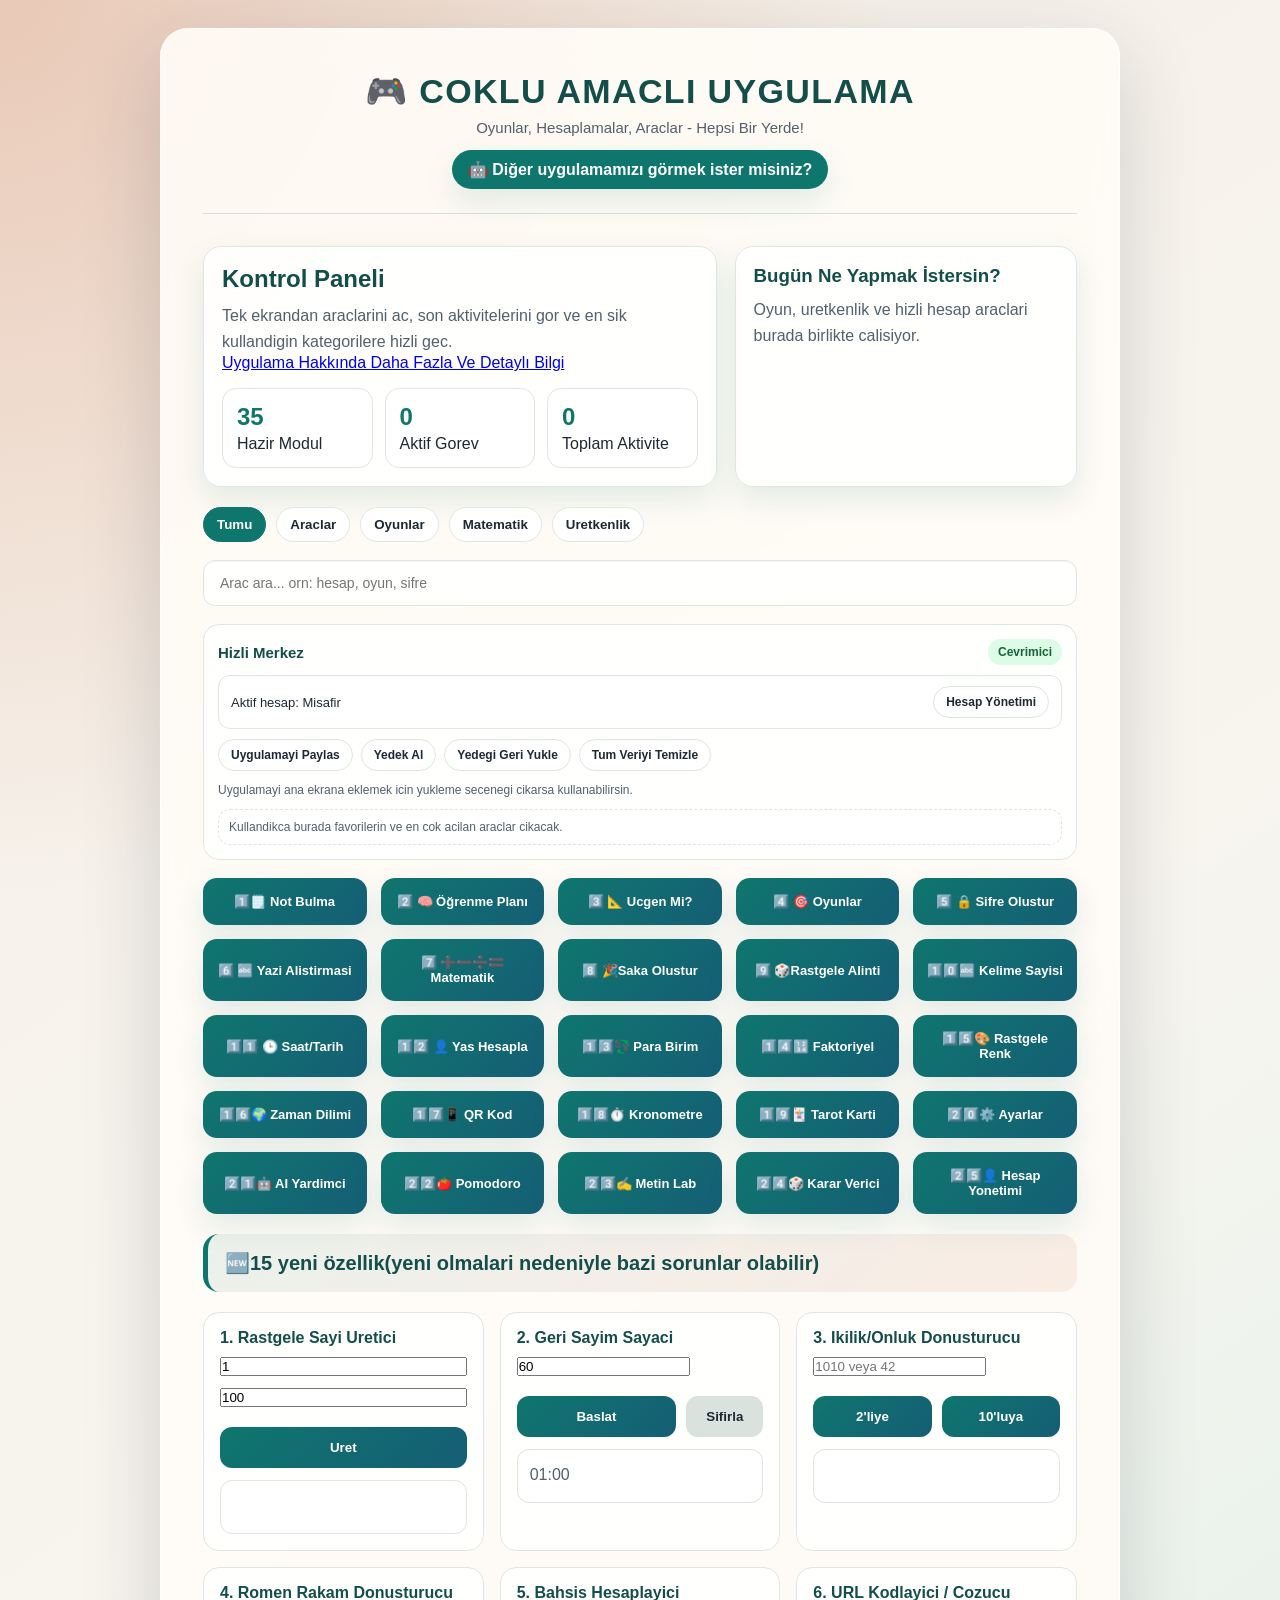
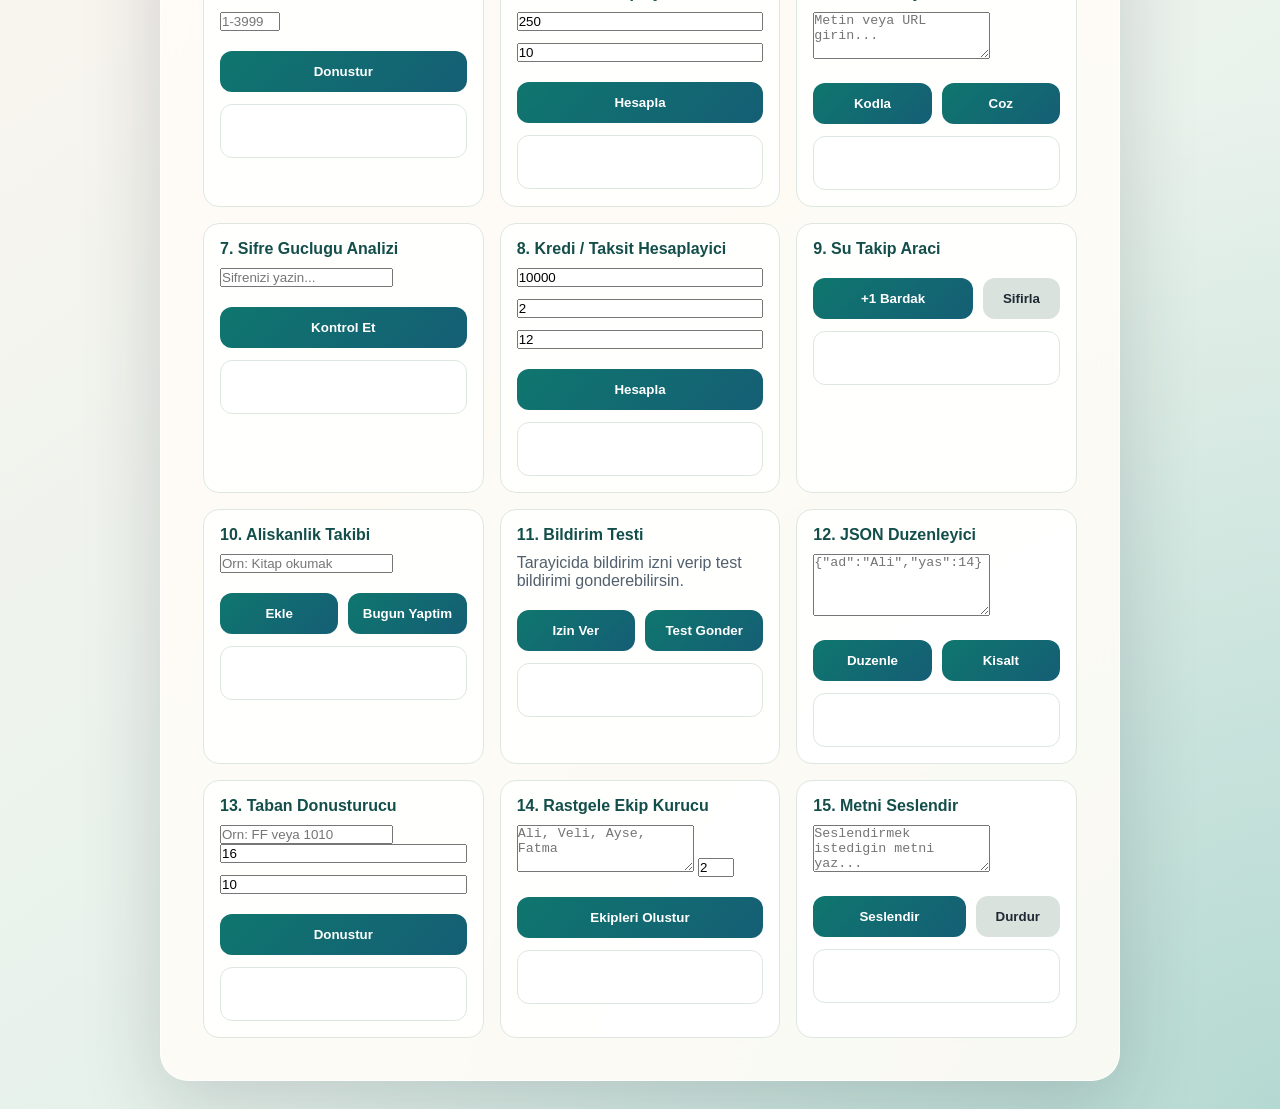
==== commit d6f5254c: "Update 35 in 1.html" ====
--- a/35 in 1.html
+++ b/35 in 1.html
@@ -1463,7 +1463,7 @@
             </div>
             <div class="menu-grid">
                 <button class="menu-btn" onclick="showContent('notBulma')">1️⃣🗒️ Not Bulma</button>
-                <button class="menu-btn" onclick="showContent('isBulma')">2️⃣ 👨‍💼 İş Bulma</button>
+                <button class="menu-btn" onclick="showContent('ogrenmePlani')">2️⃣ 🧠 Öğrenme Planı</button>
                 <button class="menu-btn" onclick="showContent('ucgenmi')">3️⃣ 📐 Üçgen Mi?</button>
                 <button class="menu-btn" onclick="showContent('gameMenu')">4️⃣ 🎯 Oyunlar</button>
                 <button class="menu-btn" onclick="showContent('sifreOlusturucu')">5️⃣ 🔒 Şifre Oluştur</button>
@@ -1662,32 +1662,20 @@
             <div id="notResult" class="result-box"></div>
         </div>
 
-        <!-- 2. İş Bulma -->
-        <div id="isBulma" class="content-area">
+        <!-- 2. Öğrenme Planı -->
+        <div id="ogrenmePlani" class="content-area">
             <div class="content-header">
-                <h2>💼 İş Bulma - İş Başvurusu</h2>
+                <h2>🧠 Öğrenme Planı Oluşturucu</h2>
             </div>
             <div class="form-group">
-                <label>Yabancı dil biliyor musunuz?</label>
-                <select id="dilBilgisi">
-                    <option value="">Seçiniz</option>
-                    <option value="evet">Evet</option>
-                    <option value="hayir">Hayır</option>
-                </select>
-            </div>
-            <div class="form-group">
-                <label>Office programları biliyor musunuz?</label>
-                <select id="officeBilgisi">
-                    <option value="">Seçiniz</option>
-                    <option value="evet">Evet</option>
-                    <option value="hayir">Hayır</option>
-                </select>
+                <label>Hedeflerini yazın (virgül veya yeni satırla ayırın):</label>
+                <textarea id="planInput" rows="6" placeholder="Matematik, yazılım, İngilizce, proje hazırlığı"></textarea>
             </div>
             <div class="btn-group">
-                <button class="btn-submit" onclick="kontrolEtIsBasvurusu()">Başvuruyu Gönder</button>
+                <button class="btn-submit" onclick="olusturOgrenmePlani()">Plan Oluştur</button>
                 <button class="btn-back" onclick="backToMenu()">Geri</button>
             </div>
-            <div id="isResult" class="result-box"></div>
+            <div id="planResult" class="result-box"></div>
         </div>
 
         <!-- 3. Üçgen Mi? -->
@@ -2665,7 +2653,7 @@
                 settingsReset: 'Varsayilan ayarlar geri yuklendi.',
                 aiGreeting: 'Merhaba, ben bu uygulamanin yerel AI yardimcisiyim. Daha fazla soruya yanit verebilir, mini planlar yazabilir ve yeni araclari yonlendirebilirim.',
                 menu: {
-                    notBulma: '1️⃣🗒️ Not Bulma', isBulma: '2️⃣ 👨‍💼 Is Bulma', ucgenmi: '3️⃣ 📐 Ucgen Mi?', gameMenu: '4️⃣ 🎯 Oyunlar',
+                    notBulma: '1️⃣🗒️ Not Bulma', ogrenmePlani: '2️⃣ 🧠 Öğrenme Planı', ucgenmi: '3️⃣ 📐 Ucgen Mi?', gameMenu: '4️⃣ 🎯 Oyunlar',
                     sifreOlusturucu: '5️⃣ 🔒 Sifre Olustur', yaziAlistiramasi: '6️⃣ 🔤 Yazi Alistirmasi', hesapMakinesi: '7️⃣ 🧮 Hesap Makinesi',
                     mathMenu: '7️⃣ ➕➖➗🟰Matematik', sakaOlustur: '8️⃣ 🎉Saka Olustur', rasgeleAlintilar: '9️⃣ 🎲Rastgele Alinti', kelimeSayisi: '1️⃣0️⃣🔤 Kelime Sayisi',
                     saatTarih: '1️⃣1️⃣ 🕒 Saat/Tarih', yasHesapla: '1️⃣2️⃣ 👤 Yas Hesapla', paraBirim: '1️⃣3️⃣💱 Para Birim', factorial: '1️⃣4️⃣🔢 Faktoriyel',
@@ -2680,33 +2668,53 @@
                 quick: ['Neler yapabiliyor?', 'Sifre oner', 'Matematik menusu', 'Kisa tavsiye', 'Gorev ekle', 'Not al']
             },
             en: {
-                title: 'Multi Purpose App',
-                headerTitle: '🎮 MULTI PURPOSE APP',
-                headerSubtitle: 'Games, Calculations, Tools - All in One Place!',
+                title: 'Multi-Purpose App',
+                headerTitle: '🎮 MULTI-PURPOSE APP',
+                headerSubtitle: 'Games, Calculations, Tools — All in One Place!',
                 dashboardTitle: 'Dashboard',
-                dashboardText: 'Open tools, review recent activity, and jump into your most used categories.',
+                dashboardText: 'Open tools, review recent activity, and jump straight to the categories you use most.',
                 chips: ['All', 'Tools', 'Games', 'Math', 'Productivity'],
-                search: 'Search tools... ex: calculator, game, password',
-                empty: 'No tool matched your search.',
+                search: 'Search tools... e.g. calculator, game, password',
+                empty: 'No tools matched your search.',
                 success: 'Success',
                 error: 'Error',
                 settingsSaved: 'Settings saved.',
                 settingsReset: 'Default settings restored.',
-                aiGreeting: 'Hello, I am the local AI helper for this app. I can answer more questions, write mini plans, and guide you to the right tools.',
+                aiGreeting: 'Hello! I am the local AI assistant for this app. I can answer questions, create mini plans, and guide you to the right tools.',
                 menu: {
-                    notBulma: '1️⃣🗒️ Grade Average', isBulma: '2️⃣ 👨‍💼 Job Check', ucgenmi: '3️⃣ 📐 Triangle Check', gameMenu: '4️⃣ 🎯 Games',
-                    sifreOlusturucu: '5️⃣ 🔒 Password Maker', yaziAlistiramasi: '6️⃣ 🔤 Writing Pad', hesapMakinesi: '7️⃣ 🧮 Calculator',
-                    mathMenu: '8️⃣ ➕➖➗🟰Math', sakaOlustur: '9️⃣ 🎉 Joke Generator', rasgeleAlintilar: '🔟 🎲 Random Quote', kelimeSayisi: '1️⃣1️⃣🔤 Word Counter',
-                    saatTarih: '1️⃣2️⃣ 🕒 Time/Date', yasHesapla: '1️⃣3️⃣ 👤 Age Calculator', paraBirim: '1️⃣4️⃣💱 Currency', factorial: '1️⃣5️⃣🔢 Factorial',
-                    renk: '1️⃣6️⃣🎨 Random Color', zamanDilimi: '1️⃣7️⃣🌍 Time Zones', qrKod: '1️⃣8️⃣📱 QR Tool', stopwatch: '1️⃣9️⃣⏱️ Stopwatch',
-                    tarot: '2️⃣0️⃣🃏 Tarot Card', ayarlar: '2️⃣1️⃣⚙️ Settings', aiYardimci: '2️⃣2️⃣🤖 AI Helper', pomodoro: '2️⃣3️⃣🍅 Pomodoro',
-                    textLab: '2️⃣4️⃣✍️ Text Lab', kararVerici: '2️⃣5️⃣🎲 Decision Picker', hesapYonetimi: '2️⃣6️⃣👤 Account Manager', extraFeatures: '8️⃣ 🆕 10 New Features'
+                    notBulma: '1️⃣🗒️ Grade Average',
+                    ogrenmePlani: '2️⃣ 🧠 Study Plan',
+                    ucgenmi: '3️⃣ 📐 Triangle Check',
+                    gameMenu: '4️⃣ 🎯 Games',
+                    sifreOlusturucu: '5️⃣ 🔒 Password Generator',
+                    yaziAlistiramasi: '6️⃣ 🔤 Writing Practice',
+                    hesapMakinesi: '7️⃣ 🧮 Calculator',
+                    mathMenu: '8️⃣ ➕➖➗🟰 Math',
+                    sakaOlustur: '9️⃣ 🎉 Joke Generator',
+                    rasgeleAlintilar: '🔟 🎲 Random Quotes',
+                    kelimeSayisi: '1️⃣1️⃣🔤 Word Counter',
+                    saatTarih: '1️⃣2️⃣ 🕒 Date & Time',
+                    yasHesapla: '1️⃣3️⃣ 👤 Age Calculator',
+                    paraBirim: '1️⃣4️⃣💱 Currency Converter',
+                    factorial: '1️⃣5️⃣🔢 Factorial',
+                    renk: '1️⃣6️⃣🎨 Random Color',
+                    zamanDilimi: '1️⃣7️⃣🌍 Time Zones',
+                    qrKod: '1️⃣8️⃣📱 QR Code',
+                    stopwatch: '1️⃣9️⃣⏱️ Stopwatch',
+                    tarot: '2️⃣0️⃣🃏 Tarot Card',
+                    ayarlar: '2️⃣1️⃣⚙️ Settings',
+                    aiYardimci: '2️⃣2️⃣🤖 AI Assistant',
+                    pomodoro: '2️⃣3️⃣🍅 Pomodoro',
+                    textLab: '2️⃣4️⃣✍️ Text Lab',
+                    kararVerici: '2️⃣5️⃣🎲 Decision Maker',
+                    hesapYonetimi: '2️⃣6️⃣👤 Account Manager',
+                    extraFeatures: '2️⃣6️⃣ 🆕 10 New Features'
                 },
-                settings: { language: 'Language:', theme: 'Theme:', fontSize: 'Font Size:', reduceMotion: 'Reduce motion', showSeconds: 'Show seconds in clock', sound: 'Enable sound notifications', save: 'Save', reset: 'Reset' },
+                settings: { language: 'Language:', theme: 'Theme:', fontSize: 'Font Size:', reduceMotion: 'Reduce motion', showSeconds: 'Show seconds on the clock', sound: 'Enable sound notifications', save: 'Save', reset: 'Reset' },
                 pomodoro: { title: '🍅 Pomodoro Focus Timer', focus: 'Focus Length (min):', break: 'Break Length (min):', ready: 'Focus session ready', active: 'Focus time', breakActive: 'Break time', start: 'Start', pause: 'Pause', skip: 'Skip Phase' },
                 textLab: { title: '✍️ Text Lab', input: 'Enter Text:', action: 'Choose Action:', run: 'Run' },
-                decision: { title: '🎲 Decision Picker', input: 'Options (comma separated):', pick: 'Pick Random', shuffle: 'Shuffle' },
-                quick: ['What can you do?', 'Suggest password', 'Math menu', 'Quick advice', 'Add task', 'Save note']
+                decision: { title: '🎲 Decision Picker', input: 'Options (comma-separated):', pick: 'Pick Random', shuffle: 'Shuffle' },
+                quick: ['What can you do?', 'Suggest a password', 'Math menu', 'Quick advice', 'Add task', 'Save note']
             }
         };
         const uiMessages = {
@@ -2739,19 +2747,19 @@
                 quizFinish: score => `Quiz finished. You scored ${score} points.`,
                 quizSelectCategory: 'Choose a category to start the quiz one question at a time.',
                 chooseCard: 'Please choose a card!',
-                validTableNumber: 'Please enter a number between 1 and 20!',
-                validFibNumber: 'Please enter a value between 1 and 50!',
-                validGuessNumber: 'Please enter a number between 1 and 100!',
+                validTableNumber: 'Please enter a number between 1 and 20.',
+                validFibNumber: 'Please enter a value between 1 and 50.',
+                validGuessNumber: 'Please enter a number between 1 and 100.',
                 divideByZero: 'Division by zero is undefined.',
                 addTaskHint: 'Write text after a colon to add a task. Example: add task: science homework',
                 saveNoteHint: 'Write text after a colon to save a note. Example: note: meeting tomorrow',
-                primeHint: 'Write a number for prime checking. Example: is 17 prime?',
-                factorialHint: 'Write a number between 0 and 20 for factorial. Example: factorial of 6',
-                fibonacciHint: 'Write a length between 1 and 20 for Fibonacci. Example: 8 fibonacci',
+                primeHint: 'Enter a number to check whether it is prime. Example: is 17 prime?',
+                factorialHint: 'Enter a number between 0 and 20 for factorial. Example: factorial of 6',
+                fibonacciHint: 'Enter a length between 1 and 20 for Fibonacci. Example: 8 fibonacci',
                 notesSaved: 'AI workspace notes were saved.',
                 switchedTr: 'Language switched to Turkish.',
                 switchedEn: 'Language switched to English.',
-                discussedNone: 'There is no strong topic memory yet.',
+                discussedNone: 'No topic memory has been created yet.',
                 guideNone: 'There is no saved guide flow yet. Ask me for project, study, or planning steps.'
             }
         };
@@ -3271,7 +3279,7 @@
 
             const categoryMap = {
                 notBulma: 'productivity',
-                isBulma: 'productivity',
+                ogrenmePlani: 'productivity',
                 ucgenmi: 'math',
                 gameMenu: 'games',
                 sifreOlusturucu: 'tools',
@@ -4511,21 +4519,27 @@
             showResult('notResult', `${respond('Notlar', 'Grades')}: ${not1}, ${not2}, ${not3}<br>${respond('Ortalama', 'Average')}: ${ortalama.toFixed(2)}<br>${kategori}`, true);
         }
 
-        // 2. İş Bulma
-        function kontrolEtIsBasvurusu() {
-            const dil = document.getElementById('dilBilgisi').value;
-            const office = document.getElementById('officeBilgisi').value;
-
-            if (!dil || !office) {
-                showResult('isResult', respond('Lutfen tum secenekleri doldurunuz!', 'Please fill in all options!'), false);
-                return;
-            }
-
-            if (dil === 'evet' && office === 'evet') {
-                showResult('isResult', respond('✨ Tebrikler! Ise alindiniz!<br>Basarilarinizi diliyoruz! 🎉', '✨ Congratulations! You got the job!<br>Wishing you success! 🎉'), true);
-            } else {
-                showResult('isResult', respond('⏳ Talebiniz isleme aliniyor...<br>❌ Maalesef bu sefer ise alinmadiniz. Daha sonra tekrar deneyin.', '⏳ Your request is being processed...<br>❌ You were not accepted this time. Please try again later.'), false);
-            }
+        // 2. Öğrenme Planı
+        function olusturOgrenmePlani() {
+            const planInput = document.getElementById('planInput').value.trim();
+
+            if (!planInput) {
+                showResult('planResult', respond('Lütfen bir veya daha fazla hedef yazın.', 'Please enter one or more goals.'), false);
+                return;
+            }
+
+            const goals = planInput
+                .split(/\n|,/)
+                .map(item => item.trim())
+                .filter(Boolean);
+
+            if (!goals.length) {
+                showResult('planResult', respond('Lütfen geçerli hedefler girin.', 'Please enter valid goals.'), false);
+                return;
+            }
+
+            const plan = goals.map((goal, index) => `${index + 1}. ${goal}<br>   • 25 dk odaklanma + 5 dk mola`).join('<br><br>');
+            showResult('planResult', respond(`📚 Plan hazır!<br><br>${plan}`, `📚 Plan is ready!<br><br>${plan}`), true);
         }
 
         // 3. Üçgen Mi?
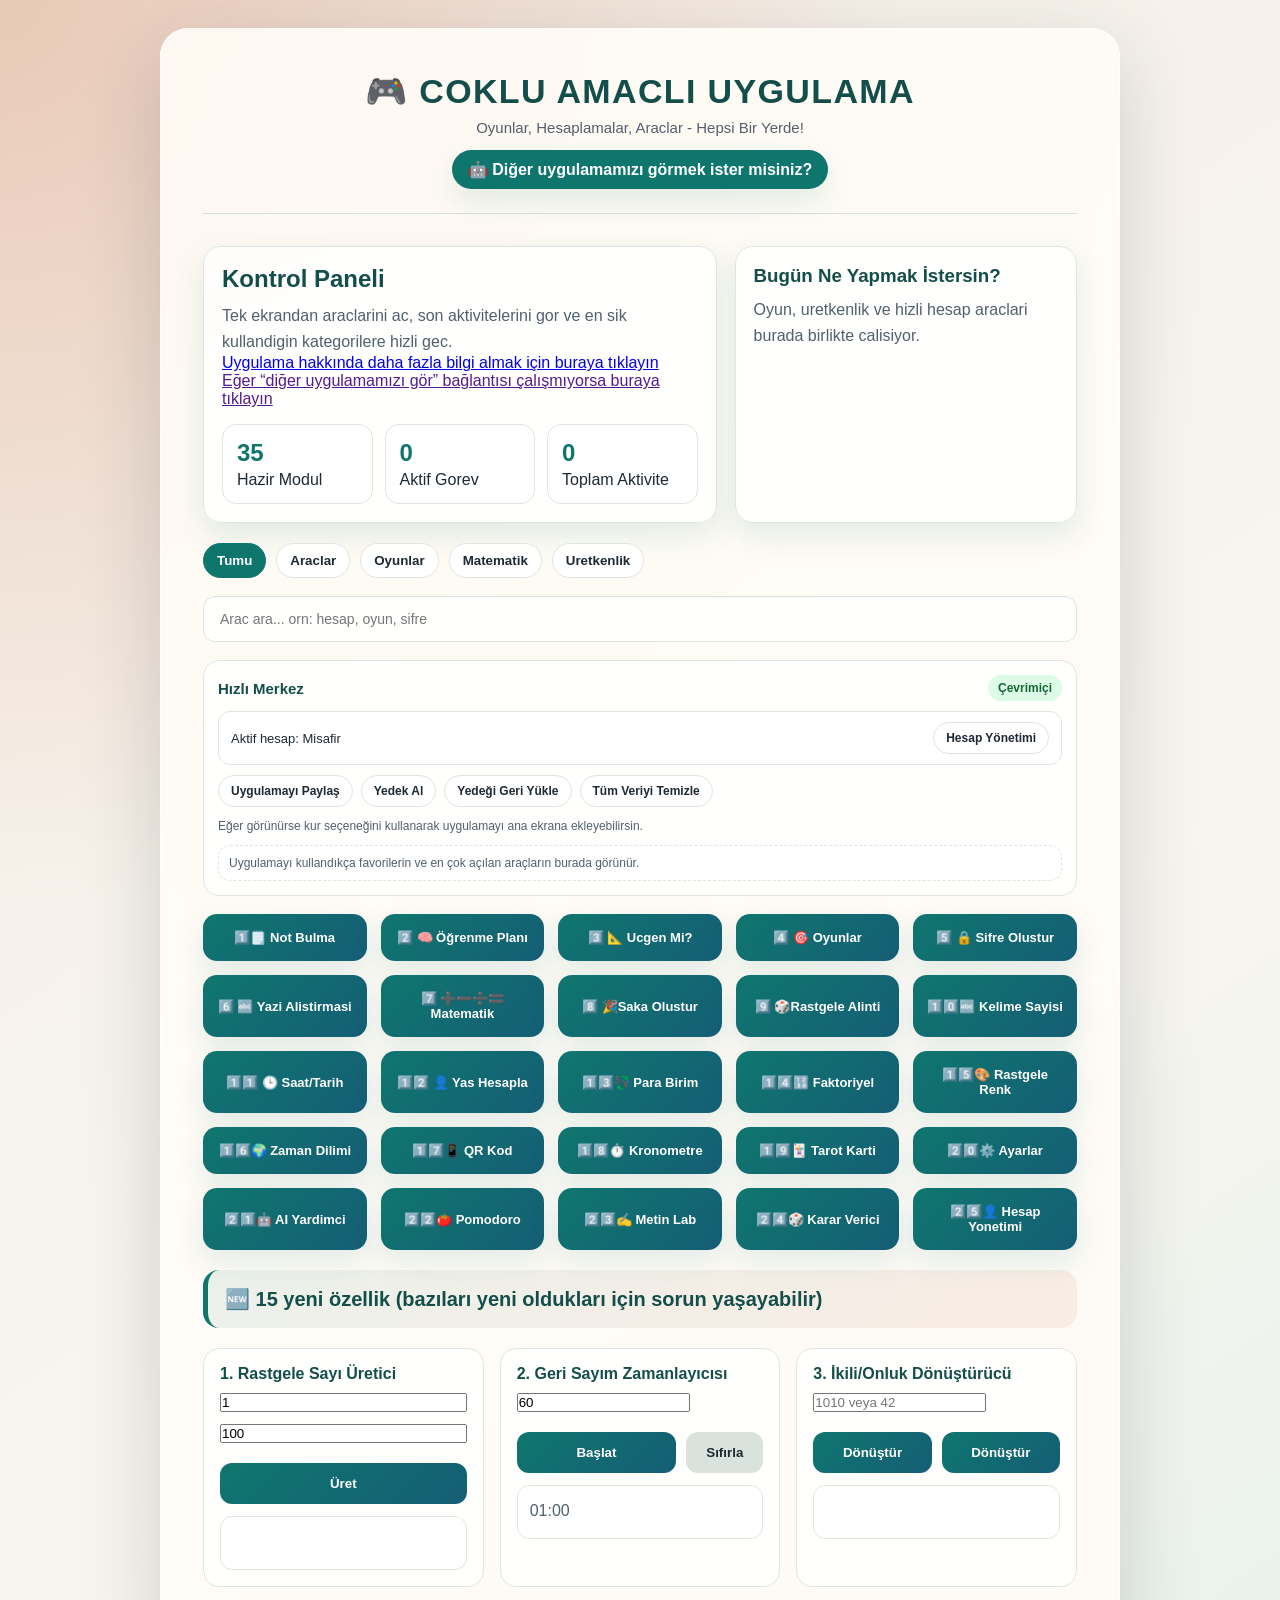
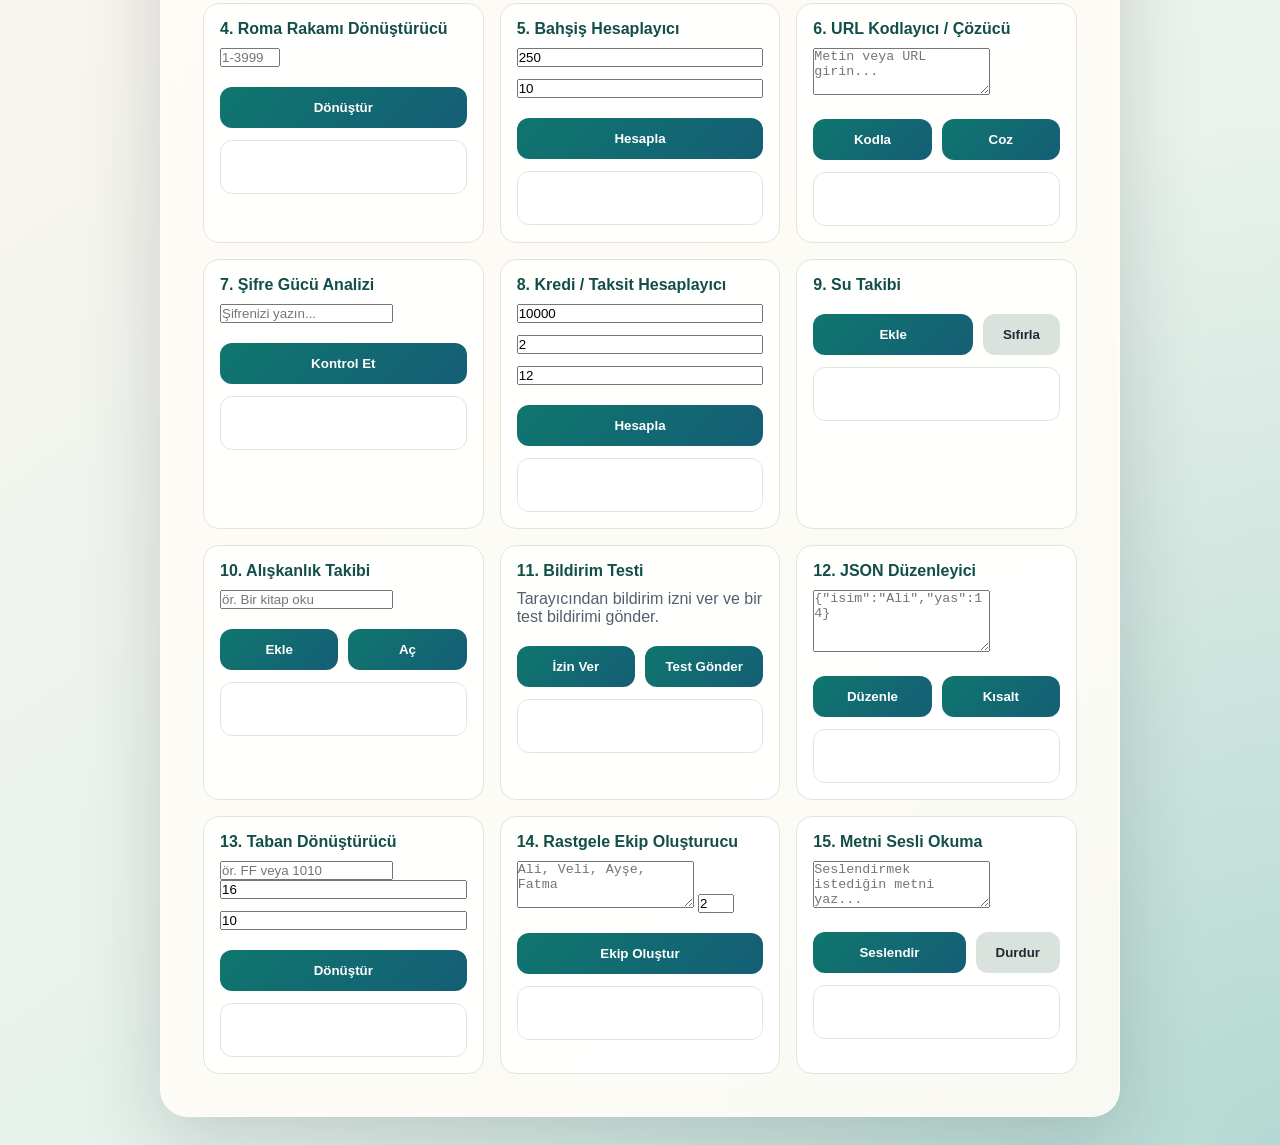
==== commit beb06ede: "Update 35 in 1.html" ====
--- a/35 in 1.html
+++ b/35 in 1.html
@@ -1423,7 +1423,9 @@
                 <div class="hero-card">
                     <h2>Kontrol Paneli</h2>
                     <p>Tek ekrandan araçlarını aç, son aktivitelerini gör ve en sık kullandığın kategorilere hızlı geç.</p>
-                    <a href="http://127.0.0.1:5500/Benim%20projelerim/uyg%20a%20etiketi.html"> Uygulama Hakkında Daha Fazla Ve Detaylı Bilgi</a>
+                    <a id="aboutAppLink" href="uyg%20a%20etiketi.html?lang=tr">Uygulama Hakkında Daha Fazla Ve Detaylı Bilgi</a>
+                    <br>
+                    <a href="">Eğer "diğer uygulamamızı görmek istiyor musunuz " çalışmıyorsa tıklayınız</a>
                     <div id="homeStats" class="hero-stats"></div>
                 </div>
                 <div class="hero-sidecard">
@@ -2265,7 +2267,7 @@
                 <h2>👤 Hesap Yönetimi</h2>
             </div>
             <div class="feature-panel">
-                <p style="color: #52606d; line-height: 1.6;">
+                <p id="accountSummaryText" style="color: #52606d; line-height: 1.6;">
                     Aktif hesap: <strong id="activeAccountName">Misafir</strong>
                     &nbsp;·&nbsp;
                     Toplam hesap: <strong id="totalAccountCount">0</strong>
@@ -2274,68 +2276,68 @@
             <div class="account-grid">
                 <!-- Hesap Oluştur -->
                 <div class="extra-card">
-                    <h3>📝 Hesap Oluştur</h3>
+                    <h3 id="accountCreateTitle">📝 Hesap Oluştur</h3>
                     <div class="form-group">
-                        <label>Kullanıcı Adı <small style="color:#888">(en az 3 karakter, harf/rakam/_-.)</small></label>
+                        <label id="createAccountUsernameLabel">Kullanıcı Adı <small style="color:#888">(en az 3 karakter, harf/rakam/_-.)</small></label>
                         <input type="text" id="createAccountUsername" placeholder="ornek_kullanici" autocomplete="off">
                     </div>
                     <div class="form-group">
-                        <label>Şifre <small style="color:#888">(en az 4 karakter)</small></label>
+                        <label id="createAccountPasswordLabel">Şifre <small style="color:#888">(en az 4 karakter)</small></label>
                         <input type="password" id="createAccountPassword" placeholder="Şifrenizi girin" autocomplete="new-password">
                     </div>
                     <div class="btn-group">
-                        <button class="btn-submit" onclick="createAccount()">Hesap Oluştur</button>
+                        <button id="createAccountBtn" class="btn-submit" onclick="createAccount()">Hesap Oluştur</button>
                     </div>
                 </div>
 
                 <!-- Giriş Yap -->
                 <div class="extra-card">
-                    <h3>🔑 Hesaba Giriş Yap</h3>
+                    <h3 id="accountLoginTitle">🔑 Hesaba Giriş Yap</h3>
                     <div class="form-group">
-                        <label>Kullanıcı Adı</label>
+                        <label id="loginAccountUsernameLabel">Kullanıcı Adı</label>
                         <input type="text" id="loginAccountUsername" placeholder="Kullanıcı adınız" autocomplete="off">
                     </div>
                     <div class="form-group">
-                        <label>Şifre</label>
+                        <label id="loginAccountPasswordLabel">Şifre</label>
                         <input type="password" id="loginAccountPassword" placeholder="Şifreniz" autocomplete="current-password">
                     </div>
                     <div class="btn-group">
-                        <button class="btn-submit" onclick="loginAccount()">Giriş Yap</button>
-                        <button class="btn-back" onclick="logoutAccount()">Çıkış Yap</button>
+                        <button id="loginAccountBtn" class="btn-submit" onclick="loginAccount()">Giriş Yap</button>
+                        <button id="logoutAccountBtn" class="btn-back" onclick="logoutAccount()">Çıkış Yap</button>
                     </div>
                 </div>
 
                 <!-- Hesap Değiştir -->
                 <div class="extra-card">
-                    <h3>🔄 Hesap Değiştir</h3>
+                    <h3 id="accountSwitchTitle">🔄 Hesap Değiştir</h3>
                     <div class="form-group">
-                        <label>Hesap Seç</label>
+                        <label id="switchAccountLabel">Hesap Seç</label>
                         <select id="switchAccountSelect"></select>
                     </div>
                     <div class="form-group">
-                        <label>Şifre Doğrulama</label>
+                        <label id="switchAccountPasswordLabel">Şifre Doğrulama</label>
                         <input type="password" id="switchAccountPassword" placeholder="Seçilen hesabın şifresi" autocomplete="off">
                     </div>
                     <div class="btn-group">
-                        <button class="btn-submit" onclick="switchAccount()">Hesabı Değiştir</button>
+                        <button id="switchAccountBtn" class="btn-submit" onclick="switchAccount()">Hesabı Değiştir</button>
                     </div>
                 </div>
 
                 <!-- Hesap Sil -->
                 <div class="extra-card">
-                    <h3>🗑️ Aktif Hesabı Sil</h3>
-                    <p style="color:#888;font-size:13px;margin-bottom:10px;">Silmek istediğin hesaba giriş yaptıktan sonra şifreni gir.</p>
+                    <h3 id="accountDeleteTitle">🗑️ Aktif Hesabı Sil</h3>
+                    <p id="accountDeleteHint" style="color:#888;font-size:13px;margin-bottom:10px;">Silmek istediğin hesaba giriş yaptıktan sonra şifreni gir.</p>
                     <div class="form-group">
-                        <label>Şifre Doğrulama</label>
+                        <label id="deleteAccountPasswordLabel">Şifre Doğrulama</label>
                         <input type="password" id="deleteAccountPassword" placeholder="Aktif hesabın şifresi" autocomplete="off">
                     </div>
                     <div class="btn-group">
-                        <button class="btn-submit" style="background:linear-gradient(135deg,#ef4444,#dc2626)" onclick="deleteCurrentAccount()">Hesabı Sil</button>
+                        <button id="deleteAccountBtn" class="btn-submit" style="background:linear-gradient(135deg,#ef4444,#dc2626)" onclick="deleteCurrentAccount()">Hesabı Sil</button>
                     </div>
                 </div>
             </div>
             <div class="btn-group">
-                <button class="btn-back" onclick="backToMenu()">← Geri</button>
+                <button id="accountBackBtn" class="btn-back" onclick="backToMenu()">← Geri</button>
             </div>
             <div id="accountResult" class="result-box"></div>
         </div>
@@ -2661,10 +2663,91 @@
                     tarot: '1️⃣9️⃣🃏 Tarot Karti', ayarlar: '2️⃣0️⃣⚙️ Ayarlar', aiYardimci: '2️⃣1️⃣🤖 AI Yardimci', pomodoro: '2️⃣2️⃣🍅 Pomodoro',
                     textLab: '2️⃣3️⃣✍️ Metin Lab', kararVerici: '2️⃣4️⃣🎲 Karar Verici', hesapYonetimi: '2️⃣5️⃣👤 Hesap Yonetimi', extraFeatures: '2️⃣6️⃣ 🆕 10 Yeni Ozellik'
                 },
-                settings: { language: 'Dil:', theme: 'Tema:', fontSize: 'Yazi Boyutu:', reduceMotion: 'Animasyonlari azalt', showSeconds: 'Saatte saniyeleri goster', sound: 'Sesli bildirimleri ac', save: 'Kaydet', reset: 'Sifirla' },
+                common: { back: 'Geri', start: 'Başlat', reset: 'Sıfırla', calculate: 'Hesapla', create: 'Oluştur', generate: 'Oluştur', clear: 'Temizle', save: 'Kaydet', show: 'Göster', convert: 'Dönüştür', check: 'Kontrol Et', add: 'Ekle', send: 'Gönder', refresh: 'Yenile', select: 'Seçin', createPlan: 'Plan Oluştur', createPassword: 'Şifre Oluştur', drawCard: 'Kart Çek' },
+                sections: {
+                    notBulmaTitle: '📊 Not Bulma - Ortalama Hesapla', notBulmaLabel1: '1. Not (0-100):', notBulmaLabel2: '2. Not (0-100):', notBulmaLabel3: '3. Not (0-100):',
+                    ogrenmePlaniTitle: '🧠 Öğrenme Planı Oluşturucu', ogrenmePlaniLabel: 'Hedeflerini yazın (virgül veya yeni satırla ayırın):', ogrenmePlaniPlaceholder: 'Matematik, yazılım, İngilizce, proje hazırlığı',
+                    ucgenmiTitle: '📐 Üçgen Doğrulama', ucgenmiLabel1: '1. Açı (°):', ucgenmiLabel2: '2. Açı (°):', ucgenmiLabel3: '3. Açı (°):',
+                    gameMenuTitle: '🎮 Oyun Menüsü', gameStatsTitle: 'Oyun İstatistikleri', quizTitle: '❓ Bilgi Yarışması - 5 Saniye Kuralı', quizCategoryLabel: 'Kategori Seçin:', quizPlaceholder: 'Kategori seçince yarışma tek tek sorularla başlayacak.',
+                    cardGameTitle: '🃏 Gizemli Tüccar - Kart Oyunu', cardGameLabel: 'Kartınızı Seçin:', minecraftTitle: '💀 Minecraft Hata Simülatörü', minecraftText: 'Hata simüle etmek için butona tıklayın...', diceTitle: '🎲 Zar Atma Oyunu', diceText: 'Siz ve bilgisayar sırayla zar atacaksınız. En yüksek sayıyı atan kazanır!', rpsTitle: '✋ Taş Kağıt Makas Oyunu',
+                    passwordTitle: '🔐 Şifre Oluşturucu', passwordLabel: 'Şifre Uzunluğu (4-50):', passwordPlaceholder: 'Şifre uzunluğunu girin', writingTitle: '⌨️ Yazı Alıştırması - Stres Atma', writingLabel: 'Yazı girin ve Enter tuşlayın:', writingPlaceholder: 'Yazı yazmak için buraya tıklayın...', calculatorTitle: '🧮 Tuşlu Hesap Makinesi', mathMenuTitle: '📐 Matematik Menüsü', mathHistoryTitle: 'Matematik Geçmişi', bmiTitle: '⚖️ BMI Hesaplayıcı', bmiLabel1: 'Kilo (kg):', bmiLabel2: 'Boy (m):', tempTitle: '🌡️ Sıcaklık Dönüştürücü', tempLabel1: 'Dönüşüm Tipi:', tempLabel2: 'Sıcaklık:', multiplicationTitle: '✖️ Çarpım Tablosu', multiplicationLabel: 'Sayı (1-20):', fibonacciTitle: '🔢 Fibonacci Serisi', fibonacciLabel: 'Kaç Term?', primeTitle: '🔍 Asal Sayı Kontrolü', primeLabel: 'Sayı:', guessTitle: '🎯 Sayı Tahmin Oyunu', guessText: '1-100 arasında bir sayı tahmin etmeye çalışın!', jokeTitle: '😂 Rastgele Şaka', quoteTitle: '💡 Rastgele Alıntı', wordTitle: '📝 Kelime/Karakter Sayacı', wordLabel: 'Metin girin:', dateTitle: '🕐 Saat ve Tarih', ageTitle: '🎂 Yaş Hesaplayıcı', ageLabel: 'Doğum Tarihi:', currencyTitle: '💱 Para Birimi Dönüştürücü', currencyLabel1: 'Tutar (TRY):', currencyLabel2: 'Dönüştürülecek Para Birimi:', factorialTitle: '🔢 Faktöriyel Hesaplama', factorialLabel: 'Sayı (0-20):', colorTitle: '🎨 Rastgele Renk Üretici', timezoneTitle: '🌍 Dünya Saatleri', qrTitle: '📱 Çevrimdışı Kod Oluşturucu', qrLabel: 'Metin veya Bağlantı:', stopwatchTitle: '⏱️ Stopwatch', tarotTitle: '🃏 Tarot Kartı', tarotText: 'Bugünün mesajını görmek için kart çekin.', settingsTitle: '⚙️ Uygulama Ayarları', accountTitle: '👤 Hesap Yönetimi', accountSummaryActive: 'Aktif hesap:', accountSummaryTotal: 'Toplam hesap:', accountCreateTitle: '📝 Hesap Oluştur', accountCreateUserLabel: 'Kullanıcı Adı', accountCreateUserHint: 'en az 3 karakter, harf/rakam/_-.', accountCreateUserPlaceholder: 'ornek_kullanici', accountCreatePasswordLabel: 'Şifre', accountCreatePasswordHint: 'en az 4 karakter', accountCreatePasswordPlaceholder: 'Şifrenizi girin', accountCreateButton: 'Hesap Oluştur', accountLoginTitle: '🔑 Hesaba Giriş Yap', accountLoginUserLabel: 'Kullanıcı Adı', accountLoginUserPlaceholder: 'Kullanıcı adınız', accountLoginPasswordLabel: 'Şifre', accountLoginPasswordPlaceholder: 'Şifreniz', accountLoginButton: 'Giriş Yap', accountLogoutButton: 'Çıkış Yap', accountSwitchTitle: '🔄 Hesap Değiştir', accountSwitchLabel: 'Hesap Seç', accountSwitchPasswordLabel: 'Şifre Doğrulama', accountSwitchPasswordPlaceholder: 'Seçilen hesabın şifresi', accountSwitchButton: 'Hesabı Değiştir', accountDeleteTitle: '🗑️ Aktif Hesabı Sil', accountDeleteHint: 'Silmek istediğin hesaba giriş yaptıktan sonra şifreni gir.', accountDeletePasswordLabel: 'Şifre Doğrulama', accountDeletePasswordPlaceholder: 'Aktif hesabın şifresi', accountDeleteButton: 'Hesabı Sil', aiTitle: '🤖 AI Yardımcı', aiPromptLabel: 'Mesajınız:', aiTaskTitle: 'Görev Listesi', aiTaskPlaceholder: 'Yeni görev yazın...', aiNotesTitle: 'Hızlı Notlar', aiNotesPlaceholder: 'Kısa notlarınızı burada tutun...', pomodoroTitle: '🍅 Pomodoro Odak Zamanlayıcı', pomodoroFocusLabel: 'Odak Süresi (dk):', pomodoroBreakLabel: 'Mola Süresi (dk):', textLabTitle: '✍️ Metin Laboratuvarı', textLabInputLabel: 'Metin Girin:', textLabActionLabel: 'İşlem Seçin:', decisionTitle: '🎲 Karar Verici', decisionLabel: 'Seçenekler (virgülle ayırın):' },
+                    settings: { language: 'Dil:', theme: 'Tema:', fontSize: 'Yazi Boyutu:', reduceMotion: 'Animasyonlari azalt', showSeconds: 'Saatte saniyeleri goster', sound: 'Sesli bildirimleri ac', save: 'Kaydet', reset: 'Sifirla' },
                 pomodoro: { title: '🍅 Pomodoro Odak Zamanlayici', focus: 'Odak Suresi (dk):', break: 'Mola Suresi (dk):', ready: 'Odak oturumu hazir', active: 'Odak zamani', breakActive: 'Mola zamani', start: 'Baslat', pause: 'Duraklat', skip: 'Fazi Gec' },
                 textLab: { title: '✍️ Metin Laboratuvari', input: 'Metin Girin:', action: 'Islem Secin:', run: 'Uygula' },
                 decision: { title: '🎲 Karar Verici', input: 'Secenekler (virgulle ayirin):', pick: 'Rastgele Sec', shuffle: 'Karistir' },
+                home: {
+                    aboutLink: 'Uygulama hakkında daha fazla bilgi almak için buraya tıklayın',
+                    otherAppLink: 'Eğer “diğer uygulamamızı gör” bağlantısı çalışmıyorsa buraya tıklayın',
+                    insightTitle: 'Bugün Ne Yapmak İstersin?',
+                    insightText: 'Oyunlar, üretkenlik araçları ve hızlı hesaplamalar burada birlikte çalışır.',
+                    quickHubTitle: 'Hızlı Merkez',
+                    connectionOnline: 'Çevrimiçi',
+                    connectionOffline: 'Çevrimdışı',
+                    accountManage: 'Hesap Yönetimi',
+                    installApp: 'Telefonda Uygulama Olarak Kur',
+                    shareApp: 'Uygulamayı Paylaş',
+                    backupData: 'Yedek Al',
+                    restoreData: 'Yedeği Geri Yükle',
+                    clearData: 'Tüm Veriyi Temizle',
+                    installHint: 'Eğer görünürse kur seçeneğini kullanarak uygulamayı ana ekrana ekleyebilirsin.',
+                    quickAccessEmpty: 'Uygulamayı kullandıkça favorilerin ve en çok açılan araçların burada görünür.',
+                    extrasTitle: '🆕 15 yeni özellik (bazıları yeni oldukları için sorun yaşayabilir)',
+                    notifyHint: 'Tarayıcından bildirim izni ver ve bir test bildirimi gönder.',
+                    open: 'Aç'
+                },
+                extras: {
+                    rngTitle: '1. Rastgele Sayı Üretici',
+                    countdownTitle: '2. Geri Sayım Zamanlayıcısı',
+                    binaryTitle: '3. İkili/Onluk Dönüştürücü',
+                    romanTitle: '4. Roma Rakamı Dönüştürücü',
+                    tipTitle: '5. Bahşiş Hesaplayıcı',
+                    urlTitle: '6. URL Kodlayıcı / Çözücü',
+                    strengthTitle: '7. Şifre Gücü Analizi',
+                    loanTitle: '8. Kredi / Taksit Hesaplayıcı',
+                    waterTitle: '9. Su Takibi',
+                    habitTitle: '10. Alışkanlık Takibi',
+                    notifyTitle: '11. Bildirim Testi',
+                    jsonTitle: '12. JSON Düzenleyici',
+                    baseTitle: '13. Taban Dönüştürücü',
+                    teamTitle: '14. Rastgele Ekip Oluşturucu',
+                    ttsTitle: '15. Metni Sesli Okuma',
+                    min: 'Min',
+                    max: 'Max',
+                    seconds: 'Saniye',
+                    binaryPlaceholder: '1010 veya 42',
+                    romanPlaceholder: '1-3999',
+                    tipAmount: 'Tutar',
+                    tipPercent: '%',
+                    urlPlaceholder: 'Metin veya URL girin...',
+                    strengthPlaceholder: 'Şifrenizi yazın...',
+                    loanAmount: 'Tutar',
+                    loanRate: 'Aylık %',
+                    loanMonths: 'Ay',
+                    habitPlaceholder: 'ör. Bir kitap oku',
+                    jsonPlaceholder: '{"isim":"Ali","yas":14}',
+                    basePlaceholder: 'ör. FF veya 1010',
+                    baseFrom: 'Kaynak taban',
+                    baseTo: 'Hedef taban',
+                    teamPlaceholder: 'Ali, Veli, Ayşe, Fatma',
+                    teamCount: 'Takım sayısı',
+                    ttsPlaceholder: 'Seslendirmek istediğin metni yaz...',
+                    buttonGenerate: 'Üret',
+                    buttonStart: 'Başlat',
+                    buttonReset: 'Sıfırla',
+                    buttonConvert: 'Dönüştür',
+                    buttonEncode: 'Kodla',
+                    buttonDecode: 'Çöz',
+                    buttonCheck: 'Kontrol Et',
+                    buttonAdd: 'Ekle',
+                    buttonComplete: 'Bugün Bitti',
+                    buttonAllow: 'İzin Ver',
+                    buttonTest: 'Test Gönder',
+                    buttonFormat: 'Düzenle',
+                    buttonMinify: 'Kısalt',
+                    buttonCreateTeams: 'Ekip Oluştur',
+                    buttonSpeak: 'Seslendir',
+                    buttonStop: 'Durdur'
+                },
                 quick: ['Neler yapabiliyor?', 'Sifre oner', 'Matematik menusu', 'Kisa tavsiye', 'Gorev ekle', 'Not al']
             },
             en: {
@@ -2711,9 +2794,90 @@
                     extraFeatures: '2️⃣6️⃣ 🆕 10 New Features'
                 },
                 settings: { language: 'Language:', theme: 'Theme:', fontSize: 'Font Size:', reduceMotion: 'Reduce motion', showSeconds: 'Show seconds on the clock', sound: 'Enable sound notifications', save: 'Save', reset: 'Reset' },
+                common: { back: 'Back', start: 'Start', reset: 'Reset', calculate: 'Calculate', create: 'Create', generate: 'Generate', clear: 'Clear', save: 'Save', show: 'Show', convert: 'Convert', check: 'Check', add: 'Add', send: 'Send', refresh: 'Refresh', select: 'Select', createPlan: 'Create Plan', createPassword: 'Create Password', drawCard: 'Draw Card' },
+                sections: {
+                    notBulmaTitle: '📊 Grade Average - Calculate Average', notBulmaLabel1: '1st Grade (0-100):', notBulmaLabel2: '2nd Grade (0-100):', notBulmaLabel3: '3rd Grade (0-100):',
+                    ogrenmePlaniTitle: '🧠 Study Plan Creator', ogrenmePlaniLabel: 'Write your goals (separated by commas or new lines):', ogrenmePlaniPlaceholder: 'Math, software, English, project preparation',
+                    ucgenmiTitle: '📐 Triangle Check', ucgenmiLabel1: '1st Angle (°):', ucgenmiLabel2: '2nd Angle (°):', ucgenmiLabel3: '3rd Angle (°):',
+                    gameMenuTitle: '🎮 Game Menu', gameStatsTitle: 'Game Statistics', quizTitle: '❓ Quiz Challenge - 5 Second Rule', quizCategoryLabel: 'Choose a Category:', quizPlaceholder: 'Choose a category to start the quiz one question at a time.',
+                    cardGameTitle: '🃏 Mysterious Merchant - Card Game', cardGameLabel: 'Choose Your Card:', minecraftTitle: '💀 Minecraft Error Simulator', minecraftText: 'Click the button to simulate an error...', diceTitle: '🎲 Dice Game', diceText: 'You and the computer take turns rolling. The highest roll wins!', rpsTitle: '✋ Rock Paper Scissors',
+                    passwordTitle: '🔐 Password Generator', passwordLabel: 'Password Length (4-50):', passwordPlaceholder: 'Enter password length', writingTitle: '⌨️ Writing Practice - Stress Relief', writingLabel: 'Type your text and press Enter:', writingPlaceholder: 'Click here to start writing...', calculatorTitle: '🧮 Calculator', mathMenuTitle: '📐 Math Menu', mathHistoryTitle: 'Math History', bmiTitle: '⚖️ BMI Calculator', bmiLabel1: 'Weight (kg):', bmiLabel2: 'Height (m):', tempTitle: '🌡️ Temperature Converter', tempLabel1: 'Conversion Type:', tempLabel2: 'Temperature:', multiplicationTitle: '✖️ Multiplication Table', multiplicationLabel: 'Number (1-20):', fibonacciTitle: '🔢 Fibonacci Series', fibonacciLabel: 'How many terms?', primeTitle: '🔍 Prime Number Check', primeLabel: 'Number:', guessTitle: '🎯 Number Guessing Game', guessText: 'Try to guess a number between 1 and 100!', jokeTitle: '😂 Random Joke', quoteTitle: '💡 Random Quote', wordTitle: '📝 Word/Character Counter', wordLabel: 'Enter text:', dateTitle: '🕐 Date and Time', ageTitle: '🎂 Age Calculator', ageLabel: 'Birth Date:', currencyTitle: '💱 Currency Converter', currencyLabel1: 'Amount (TRY):', currencyLabel2: 'Target Currency:', factorialTitle: '🔢 Factorial Calculator', factorialLabel: 'Number (0-20):', colorTitle: '🎨 Random Color Generator', timezoneTitle: '🌍 World Clocks', qrTitle: '📱 Offline Code Generator', qrLabel: 'Text or Link:', stopwatchTitle: '⏱️ Stopwatch', tarotTitle: '🃏 Tarot Card', tarotText: 'Draw a card to reveal today\'s message.', settingsTitle: '⚙️ App Settings', accountTitle: '👤 Account Management', accountSummaryActive: 'Active account:', accountSummaryTotal: 'Total accounts:', accountCreateTitle: '📝 Create Account', accountCreateUserLabel: 'Username', accountCreateUserHint: 'at least 3 characters, letters/numbers/_-.', accountCreateUserPlaceholder: 'example_user', accountCreatePasswordLabel: 'Password', accountCreatePasswordHint: 'at least 4 characters', accountCreatePasswordPlaceholder: 'Enter your password', accountCreateButton: 'Create Account', accountLoginTitle: '🔑 Log In', accountLoginUserLabel: 'Username', accountLoginUserPlaceholder: 'Your username', accountLoginPasswordLabel: 'Password', accountLoginPasswordPlaceholder: 'Your password', accountLoginButton: 'Log In', accountLogoutButton: 'Log Out', accountSwitchTitle: '🔄 Switch Account', accountSwitchLabel: 'Select Account', accountSwitchPasswordLabel: 'Password Verification', accountSwitchPasswordPlaceholder: 'Selected account password', accountSwitchButton: 'Switch Account', accountDeleteTitle: '🗑️ Delete Active Account', accountDeleteHint: 'After logging into the account you want to delete, enter your password.', accountDeletePasswordLabel: 'Password Verification', accountDeletePasswordPlaceholder: 'Active account password', accountDeleteButton: 'Delete Account', aiTitle: '🤖 AI Assistant', aiPromptLabel: 'Your Message:', aiTaskTitle: 'Task List', aiTaskPlaceholder: 'Write a new task...', aiNotesTitle: 'Quick Notes', aiNotesPlaceholder: 'Keep your short notes here...', pomodoroTitle: '🍅 Pomodoro Focus Timer', pomodoroFocusLabel: 'Focus Length (min):', pomodoroBreakLabel: 'Break Length (min):', textLabTitle: '✍️ Text Lab', textLabInputLabel: 'Enter Text:', textLabActionLabel: 'Choose Action:', decisionTitle: '🎲 Decision Picker', decisionLabel: 'Options (comma-separated):' },
                 pomodoro: { title: '🍅 Pomodoro Focus Timer', focus: 'Focus Length (min):', break: 'Break Length (min):', ready: 'Focus session ready', active: 'Focus time', breakActive: 'Break time', start: 'Start', pause: 'Pause', skip: 'Skip Phase' },
                 textLab: { title: '✍️ Text Lab', input: 'Enter Text:', action: 'Choose Action:', run: 'Run' },
                 decision: { title: '🎲 Decision Picker', input: 'Options (comma-separated):', pick: 'Pick Random', shuffle: 'Shuffle' },
+                home: {
+                    aboutLink: 'Learn more about the app and see detailed information',
+                    otherAppLink: 'If the “see our other app” link is not working, click here',
+                    insightTitle: 'What Would You Like to Do Today?',
+                    insightText: 'Games, productivity tools, and quick calculations work together here.',
+                    quickHubTitle: 'Quick Center',
+                    connectionOnline: 'Online',
+                    connectionOffline: 'Offline',
+                    accountManage: 'Account Management',
+                    installApp: 'Install as App on Phone',
+                    shareApp: 'Share App',
+                    backupData: 'Backup',
+                    restoreData: 'Restore Backup',
+                    clearData: 'Clear All Data',
+                    installHint: 'Use the install option if it appears so you can add the app to your home screen.',
+                    quickAccessEmpty: 'As you use the app, your favorites and most-opened tools will appear here.',
+                    extrasTitle: '🆕 15 new features (some may have issues because they are new)',
+                    notifyHint: 'Grant notification permission in your browser and send a test notification.',
+                    open: 'Open'
+                },
+                extras: {
+                    rngTitle: '1. Random Number Generator',
+                    countdownTitle: '2. Countdown Timer',
+                    binaryTitle: '3. Binary/Decimal Converter',
+                    romanTitle: '4. Roman Numeral Converter',
+                    tipTitle: '5. Tip Calculator',
+                    urlTitle: '6. URL Encoder / Decoder',
+                    strengthTitle: '7. Password Strength Analysis',
+                    loanTitle: '8. Loan / Installment Calculator',
+                    waterTitle: '9. Water Tracker',
+                    habitTitle: '10. Habit Tracker',
+                    notifyTitle: '11. Notification Test',
+                    jsonTitle: '12. JSON Formatter',
+                    baseTitle: '13. Base Converter',
+                    teamTitle: '14. Random Team Creator',
+                    ttsTitle: '15. Text to Speech',
+                    min: 'Min',
+                    max: 'Max',
+                    seconds: 'Seconds',
+                    binaryPlaceholder: '1010 or 42',
+                    romanPlaceholder: '1-3999',
+                    tipAmount: 'Amount',
+                    tipPercent: '%',
+                    urlPlaceholder: 'Enter text or URL...',
+                    strengthPlaceholder: 'Type your password...',
+                    loanAmount: 'Amount',
+                    loanRate: 'Monthly %',
+                    loanMonths: 'Months',
+                    habitPlaceholder: 'e.g. Read a book',
+                    jsonPlaceholder: '{"name":"Ali","age":14}',
+                    basePlaceholder: 'e.g. FF or 1010',
+                    baseFrom: 'Source base',
+                    baseTo: 'Target base',
+                    teamPlaceholder: 'Ali, Veli, Ayşe, Fatma',
+                    teamCount: 'Team count',
+                    ttsPlaceholder: 'Write the text you want to speak...',
+                    buttonGenerate: 'Generate',
+                    buttonStart: 'Start',
+                    buttonReset: 'Reset',
+                    buttonConvert: 'Convert',
+                    buttonEncode: 'Encode',
+                    buttonDecode: 'Decode',
+                    buttonCheck: 'Check',
+                    buttonAdd: 'Add',
+                    buttonComplete: 'Done Today',
+                    buttonAllow: 'Allow',
+                    buttonTest: 'Send Test',
+                    buttonFormat: 'Format',
+                    buttonMinify: 'Minify',
+                    buttonCreateTeams: 'Create Teams',
+                    buttonSpeak: 'Speak',
+                    buttonStop: 'Stop'
+                },
                 quick: ['What can you do?', 'Suggest a password', 'Math menu', 'Quick advice', 'Add task', 'Save note']
             }
         };
@@ -2940,13 +3104,17 @@
 
         function renderAccountSummary() {
             try {
-                const active = accountState.activeUser || 'Misafir';
+                const active = accountState.activeUser || (appSettings.language === 'en' ? 'Guest' : 'Misafir');
                 const activeNode = document.getElementById('activeAccountName');
                 const totalNode = document.getElementById('totalAccountCount');
                 const stripNode = document.getElementById('activeAccountText');
+                const summaryTextNode = document.getElementById('accountSummaryText');
                 if (activeNode) activeNode.innerText = active;
                 if (totalNode) totalNode.innerText = String(accountState.users.length);
-                if (stripNode) stripNode.innerText = 'Aktif hesap: ' + active;
+                if (summaryTextNode) {
+                    summaryTextNode.innerHTML = `${appSettings.language === 'en' ? 'Active account:' : 'Aktif hesap:'} <strong id="activeAccountName">${active}</strong> · ${appSettings.language === 'en' ? 'Total accounts:' : 'Toplam hesap:'} <strong id="totalAccountCount">${accountState.users.length}</strong>`;
+                }
+                if (stripNode) stripNode.innerText = `${appSettings.language === 'en' ? 'Active account:' : 'Aktif hesap:'} ${active}`;
             } catch (e) { console.warn('renderAccountSummary hata:', e); }
         }
 
@@ -2958,7 +3126,7 @@
                 if (!accountState.users.length) {
                     const opt = document.createElement('option');
                     opt.value = '';
-                    opt.innerText = 'Kayıtlı hesap yok';
+                    opt.innerText = appSettings.language === 'en' ? 'No saved accounts' : 'Kayıtlı hesap yok';
                     select.appendChild(opt);
                     return;
                 }
@@ -3183,12 +3351,26 @@
 
         function applyLanguage() {
             const locale = appSettings.language === 'en' ? 'en' : 'tr';
+            const isEnglish = appSettings.language === 'en';
             document.documentElement.lang = locale;
             document.title = tl('title');
             document.querySelector('.header h1').innerText = tl('headerTitle');
             document.querySelector('.header p').innerText = tl('headerSubtitle');
             document.querySelector('.hero-card h2').innerText = tl('dashboardTitle');
             document.querySelector('.hero-card p').innerText = tl('dashboardText');
+            const aboutAppLink = document.getElementById('aboutAppLink');
+            if (aboutAppLink) {
+                aboutAppLink.href = `uyg%20a%20etiketi.html?lang=${isEnglish ? 'en' : 'tr'}`;
+                aboutAppLink.innerText = tl('home.aboutLink');
+            }
+            const otherAppLink = document.querySelector('#mainMenu a[href=""]');
+            if (otherAppLink) {
+                otherAppLink.innerText = tl('home.otherAppLink');
+            }
+            const homeInsightTitle = document.querySelector('.hero-sidecard h3');
+            if (homeInsightTitle) homeInsightTitle.innerText = tl('home.insightTitle');
+            const homeInsightText = document.getElementById('homeInsightText');
+            if (homeInsightText) homeInsightText.innerText = tl('home.insightText');
             document.getElementById('menuSearchInput').placeholder = tl('search');
             document.getElementById('menuEmptyState').innerText = tl('empty');
             const chips = document.querySelectorAll('#categoryChips .category-chip');
@@ -3202,6 +3384,123 @@
             document.querySelector('label[for="soundNotifyToggle"]').innerText = tl('settings.sound');
             document.querySelectorAll('#ayarlar .btn-submit')[0].innerText = tl('settings.save');
             document.querySelectorAll('#ayarlar .btn-submit')[1].innerText = tl('settings.reset');
+            const accountSummaryText = document.getElementById('accountSummaryText');
+            if (accountSummaryText) {
+                const active = accountState.activeUser || (appSettings.language === 'en' ? 'Guest' : 'Misafir');
+                const total = String(accountState.users.length);
+                accountSummaryText.innerHTML = `${tl('sections.accountSummaryActive')} <strong id="activeAccountName">${active}</strong> · ${tl('sections.accountSummaryTotal')} <strong id="totalAccountCount">${total}</strong>`;
+            }
+            document.querySelector('#hesapYonetimi .content-header h2').innerText = tl('sections.accountTitle');
+            const createAccountTitle = document.getElementById('accountCreateTitle');
+            if (createAccountTitle) createAccountTitle.innerText = tl('sections.accountCreateTitle');
+            const createUserLabel = document.getElementById('createAccountUsernameLabel');
+            if (createUserLabel) createUserLabel.innerText = `${tl('sections.accountCreateUserLabel')} <small style="color:#888">(${tl('sections.accountCreateUserHint')})</small>`;
+            document.getElementById('createAccountUsername').placeholder = tl('sections.accountCreateUserPlaceholder');
+            const createPasswordLabel = document.getElementById('createAccountPasswordLabel');
+            if (createPasswordLabel) createPasswordLabel.innerText = `${tl('sections.accountCreatePasswordLabel')} <small style="color:#888">(${tl('sections.accountCreatePasswordHint')})</small>`;
+            document.getElementById('createAccountPassword').placeholder = tl('sections.accountCreatePasswordPlaceholder');
+            const createAccountBtn = document.getElementById('createAccountBtn');
+            if (createAccountBtn) createAccountBtn.innerText = tl('sections.accountCreateButton');
+            const loginTitle = document.getElementById('accountLoginTitle');
+            if (loginTitle) loginTitle.innerText = tl('sections.accountLoginTitle');
+            const loginUserLabel = document.getElementById('loginAccountUsernameLabel');
+            if (loginUserLabel) loginUserLabel.innerText = tl('sections.accountLoginUserLabel');
+            document.getElementById('loginAccountUsername').placeholder = tl('sections.accountLoginUserPlaceholder');
+            const loginPasswordLabel = document.getElementById('loginAccountPasswordLabel');
+            if (loginPasswordLabel) loginPasswordLabel.innerText = tl('sections.accountLoginPasswordLabel');
+            document.getElementById('loginAccountPassword').placeholder = tl('sections.accountLoginPasswordPlaceholder');
+            document.getElementById('loginAccountBtn').innerText = tl('sections.accountLoginButton');
+            document.getElementById('logoutAccountBtn').innerText = tl('sections.accountLogoutButton');
+            const switchTitle = document.getElementById('accountSwitchTitle');
+            if (switchTitle) switchTitle.innerText = tl('sections.accountSwitchTitle');
+            const switchLabel = document.getElementById('switchAccountLabel');
+            if (switchLabel) switchLabel.innerText = tl('sections.accountSwitchLabel');
+            const switchPasswordLabel = document.getElementById('switchAccountPasswordLabel');
+            if (switchPasswordLabel) switchPasswordLabel.innerText = tl('sections.accountSwitchPasswordLabel');
+            document.getElementById('switchAccountPassword').placeholder = tl('sections.accountSwitchPasswordPlaceholder');
+            document.getElementById('switchAccountBtn').innerText = tl('sections.accountSwitchButton');
+            const deleteTitle = document.getElementById('accountDeleteTitle');
+            if (deleteTitle) deleteTitle.innerText = tl('sections.accountDeleteTitle');
+            const deleteHint = document.getElementById('accountDeleteHint');
+            if (deleteHint) deleteHint.innerText = tl('sections.accountDeleteHint');
+            const deletePasswordLabel = document.getElementById('deleteAccountPasswordLabel');
+            if (deletePasswordLabel) deletePasswordLabel.innerText = tl('sections.accountDeletePasswordLabel');
+            document.getElementById('deleteAccountPassword').placeholder = tl('sections.accountDeletePasswordPlaceholder');
+            document.getElementById('deleteAccountBtn').innerText = tl('sections.accountDeleteButton');
+            document.getElementById('accountBackBtn').innerText = tl('common.back');
+            document.querySelector('#notBulma .content-header h2').innerText = tl('sections.notBulmaTitle');
+            document.querySelectorAll('#notBulma .form-group label').forEach((label, index) => {
+                const mappings = [tl('sections.notBulmaLabel1'), tl('sections.notBulmaLabel2'), tl('sections.notBulmaLabel3')];
+                if (mappings[index]) label.innerText = mappings[index];
+            });
+            document.querySelector('#ogrenmePlani .content-header h2').innerText = tl('sections.ogrenmePlaniTitle');
+            document.querySelector('#ogrenmePlani label').innerText = tl('sections.ogrenmePlaniLabel');
+            document.getElementById('planInput').placeholder = tl('sections.ogrenmePlaniPlaceholder');
+            document.querySelector('#ucgenmi .content-header h2').innerText = tl('sections.ucgenmiTitle');
+            document.querySelectorAll('#ucgenmi .form-group label').forEach((label, index) => {
+                const mappings = [tl('sections.ucgenmiLabel1'), tl('sections.ucgenmiLabel2'), tl('sections.ucgenmiLabel3')];
+                if (mappings[index]) label.innerText = mappings[index];
+            });
+            document.querySelector('#gameMenu .content-header h2').innerText = tl('sections.gameMenuTitle');
+            document.querySelector('#gameMenu .history-panel h3').innerText = tl('sections.gameStatsTitle');
+            const gameMenuButtons = document.querySelectorAll('#gameMenu .game-menu-btn');
+            const gameMenuLabels = isEnglish ? ['Quiz', 'Card Game', 'Minecraft', 'Dice', 'Rock Paper Scissors', 'Guess Number'] : ['Bilgi Yarışması', 'Kart Oyunu', 'Minecraft', 'Zar Atma', 'Taş Kağıt Makas', 'Sayı Tahmin'];
+            gameMenuButtons.forEach((btn, index) => { if (gameMenuLabels[index]) btn.innerText = gameMenuLabels[index]; });
+            document.querySelector('#bilgiYarismasi .content-header h2').innerText = tl('sections.quizTitle');
+            document.querySelector('#bilgiYarismasi label').innerText = tl('sections.quizCategoryLabel');
+            document.querySelector('#quizContent p').innerText = tl('sections.quizPlaceholder');
+            document.querySelector('#kartOyunu .content-header h2').innerText = tl('sections.cardGameTitle');
+            document.querySelector('#kartOyunu label').innerText = tl('sections.cardGameLabel');
+            document.querySelector('#minecraftSimulator .content-header h2').innerText = tl('sections.minecraftTitle');
+            document.querySelector('#minecraftSimulator p').innerText = tl('sections.minecraftText');
+            document.querySelector('#zarOyunu .content-header h2').innerText = tl('sections.diceTitle');
+            document.querySelector('#zarOyunu p').innerText = tl('sections.diceText');
+            document.querySelector('#tasKagitMakas .content-header h2').innerText = tl('sections.rpsTitle');
+            document.querySelector('#sifreOlusturucu .content-header h2').innerText = tl('sections.passwordTitle');
+            document.querySelector('#sifreOlusturucu label').innerText = tl('sections.passwordLabel');
+            document.getElementById('sifreUzunluk').placeholder = tl('sections.passwordPlaceholder');
+            document.querySelector('#yaziAlistiramasi .content-header h2').innerText = tl('sections.writingTitle');
+            document.querySelector('#yaziAlistiramasi label').innerText = tl('sections.writingLabel');
+            document.getElementById('yaziBolumu').placeholder = tl('sections.writingPlaceholder');
+            document.querySelector('#hesapMakinesi .content-header h2').innerText = tl('sections.calculatorTitle');
+            document.querySelector('#mathMenu .content-header h2').innerText = tl('sections.mathMenuTitle');
+            document.querySelector('#mathMenu .history-panel h3').innerText = tl('sections.mathHistoryTitle');
+            document.querySelector('#bmiHesapla .content-header h2').innerText = tl('sections.bmiTitle');
+            document.querySelectorAll('#bmiHesapla .form-group label').forEach((label, index) => {
+                const mappings = [tl('sections.bmiLabel1'), tl('sections.bmiLabel2')];
+                if (mappings[index]) label.innerText = mappings[index];
+            });
+            document.querySelector('#sicaklikDonustur .content-header h2').innerText = tl('sections.tempTitle');
+            document.querySelectorAll('#sicaklikDonustur .form-group label').forEach((label, index) => {
+                const mappings = [tl('sections.tempLabel1'), tl('sections.tempLabel2')];
+                if (mappings[index]) label.innerText = mappings[index];
+            });
+            document.querySelector('#carpimTablosu .content-header h2').innerText = tl('sections.multiplicationTitle');
+            document.querySelector('#carpimTablosu label').innerText = tl('sections.multiplicationLabel');
+            document.querySelector('#fibonacci .content-header h2').innerText = tl('sections.fibonacciTitle');
+            document.querySelector('#fibonacci label').innerText = tl('sections.fibonacciLabel');
+            document.querySelector('#asalSayiKontrol .content-header h2').innerText = tl('sections.primeTitle');
+            document.querySelector('#asalSayiKontrol label').innerText = tl('sections.primeLabel');
+            document.querySelector('#sayiTahmini .content-header h2').innerText = tl('sections.guessTitle');
+            document.querySelector('#sayiTahmini p').innerText = tl('sections.guessText');
+            document.querySelector('#sakaOlustur .content-header h2').innerText = tl('sections.jokeTitle');
+            document.querySelector('#rasgeleAlintilar .content-header h2').innerText = tl('sections.quoteTitle');
+            document.querySelector('#kelimeSayisi .content-header h2').innerText = tl('sections.wordTitle');
+            document.querySelector('#kelimeSayisi label').innerText = tl('sections.wordLabel');
+            document.querySelector('#saatTarih .content-header h2').innerText = tl('sections.dateTitle');
+            document.querySelector('#yasHesapla .content-header h2').innerText = tl('sections.ageTitle');
+            document.querySelector('#yasHesapla label').innerText = tl('sections.ageLabel');
+            document.querySelector('#paraBirim .content-header h2').innerText = tl('sections.currencyTitle');
+            document.querySelectorAll('#paraBirim .form-group label').forEach((label, index) => {
+                const mappings = [tl('sections.currencyLabel1'), tl('sections.currencyLabel2')];
+                if (mappings[index]) label.innerText = mappings[index];
+            });
+            document.querySelector('#factorial .content-header h2').innerText = tl('sections.factorialTitle');
+            document.querySelector('#factorial label').innerText = tl('sections.factorialLabel');
+            document.querySelector('#renk .content-header h2').innerText = tl('sections.colorTitle');
+            document.querySelector('#zamanDilimi .content-header h2').innerText = tl('sections.timezoneTitle');
+            document.querySelector('#qrKod .content-header h2').innerText = tl('sections.qrTitle');
+            document.querySelector('#qrKod label').innerText = tl('sections.qrLabel');
             document.querySelector('#pomodoro .content-header h2').innerText = tl('pomodoro.title');
             document.getElementById('pomodoroFocusLabel').innerText = tl('pomodoro.focus');
             document.getElementById('pomodoroBreakLabel').innerText = tl('pomodoro.break');
@@ -3219,8 +3518,111 @@
             document.getElementById('decisionOptions').placeholder = appSettings.language === 'en' ? 'Pizza, Pasta, Salad' : 'Pizza, Makarna, Salata';
             document.getElementById('qrMetni').placeholder = appSettings.language === 'en' ? 'Enter text or URL' : 'https://example.com veya metin girin';
             document.getElementById('stopwatchToggleBtn').innerText = appSettings.language === 'en' ? 'Start' : 'Başlat';
+            const buttonTranslations = {
+                'backToMenu()': tl('common.back'),
+                'kaydetAyarlar()': tl('common.save'),
+                'varsayilanAyarlariYukle()': tl('common.reset'),
+                'toggleStopwatch()': tl('common.start'),
+                'resetStopwatch()': tl('common.reset'),
+                'cekTarotKarti()': tl('common.drawCard'),
+                'hesaplaOrtalama()': tl('common.calculate'),
+                'olusturOgrenmePlani()': tl('common.createPlan'),
+                'kontrolEtUcgen()': tl('common.check'),
+                'olusturSifre()': tl('common.createPassword'),
+                'temizleYazi()': tl('common.clear'),
+                'startCountdownTimer()': tl('common.start'),
+                'resetCountdownTimer()': tl('common.reset'),
+                'convertBinaryDecimal(\'toBinary\')': tl('common.convert'),
+                'convertBinaryDecimal(\'toDecimal\')': tl('common.convert'),
+                'convertToRoman()': tl('common.convert'),
+                'calculateTip()': tl('common.calculate'),
+                'checkPasswordStrength()': tl('common.check'),
+                'calculateLoan()': tl('common.calculate'),
+                'resetWaterTracker()': tl('common.reset'),
+                'addHabit()': tl('common.add'),
+                'completeHabit()': tl('home.open'),
+                'requestNotificationPermission()': tl('extras.buttonAllow'),
+                'testNotification()': tl('extras.buttonTest'),
+                'formatJsonInput()': tl('extras.buttonFormat'),
+                'minifyJsonInput()': tl('extras.buttonMinify'),
+                'convertBaseNumber()': tl('common.convert'),
+                'generateTeams()': tl('extras.buttonCreateTeams'),
+                'speakText()': tl('extras.buttonSpeak'),
+                'stopSpeakingText()': tl('extras.buttonStop'),
+                'hesaplaBMI()': tl('common.calculate'),
+                'donusturSicaklik()': tl('common.convert'),
+                'olusturCarpimTablosu()': tl('common.generate'),
+                'olusturFibonacci()': tl('common.generate'),
+                'kontrolAsalSayi()': tl('common.check'),
+                'baslaTahminOyunu()': tl('common.start'),
+                'gosterSaka()': tl('common.show'),
+                'gosterAlintilar()': tl('common.show'),
+                'donusturParaBirimi()': tl('common.convert'),
+                'hesaplaFactorial()': tl('common.calculate'),
+                'uretRastgeleRenk()': tl('extras.buttonGenerate'),
+                'guncelleZamanDilimleri()': tl('common.refresh'),
+                'olusturQrKod()': tl('extras.buttonGenerate'),
+                'indirQrKod()': 'Download',
+                'togglePomodoro()': tl('pomodoro.start'),
+                'resetPomodoro()': tl('common.reset'),
+                'skipPomodoroPhase()': tl('pomodoro.skip'),
+                'aiMesajGonder()': tl('common.send'),
+                'temizleAiSohbet()': tl('common.clear'),
+                'ekleAiGorevi()': tl('common.add'),
+                'generateRandomNumber()': tl('extras.buttonGenerate'),
+                'addWaterGlass()': tl('extras.buttonAdd')
+            };
+            document.querySelectorAll('.btn-submit, .btn-back, .game-menu-btn, .option-btn').forEach((btn) => {
+                const onclick = (btn.getAttribute('onclick') || '').trim();
+                if (buttonTranslations[onclick]) {
+                    btn.innerText = buttonTranslations[onclick];
+                }
+            });
             const quickButtons = document.querySelectorAll('#aiYardimci .quick-actions button');
             tl('quick').forEach((text, index) => { if (quickButtons[index]) quickButtons[index].innerText = text; });
+            const quickHubTitle = document.querySelector('#mainMenu .quick-hub-head h3');
+            if (quickHubTitle) quickHubTitle.innerText = tl('home.quickHubTitle');
+            const accountManageBtn = document.querySelector('#mainMenu .account-strip button');
+            if (accountManageBtn) accountManageBtn.innerText = tl('home.accountManage');
+            const installAppBtn = document.getElementById('installAppBtn');
+            if (installAppBtn) installAppBtn.innerText = tl('home.installApp');
+            const shareAppBtn = Array.from(document.querySelectorAll('#mainMenu .quick-hub-actions .quick-hub-btn')).find(btn => (btn.textContent || '').includes('Uygulamayi Paylas') || (btn.textContent || '').includes('Share App'));
+            if (shareAppBtn) shareAppBtn.innerText = tl('home.shareApp');
+            const backupBtn = Array.from(document.querySelectorAll('#mainMenu .quick-hub-actions .quick-hub-btn')).find(btn => (btn.textContent || '').includes('Yedek Al') || (btn.textContent || '').includes('Backup'));
+            if (backupBtn) backupBtn.innerText = tl('home.backupData');
+            const restoreBtn = Array.from(document.querySelectorAll('#mainMenu .quick-hub-actions .quick-hub-btn')).find(btn => (btn.textContent || '').includes('Yedegi Geri Yukle') || (btn.textContent || '').includes('Restore Backup'));
+            if (restoreBtn) restoreBtn.innerText = tl('home.restoreData');
+            const clearDataBtn = Array.from(document.querySelectorAll('#mainMenu .quick-hub-actions .quick-hub-btn')).find(btn => (btn.textContent || '').includes('Tum Veriyi Temizle') || (btn.textContent || '').includes('Clear All Data'));
+            if (clearDataBtn) clearDataBtn.innerText = tl('home.clearData');
+            const installHint = document.getElementById('installHint');
+            if (installHint) installHint.innerText = tl('home.installHint');
+            const mainMenuExtrasTitle = document.querySelector('#mainMenu .content-header h2');
+            if (mainMenuExtrasTitle) mainMenuExtrasTitle.innerText = tl('home.extrasTitle');
+            const extraCards = document.querySelectorAll('#mainMenu .extra-card');
+            const extraCardTitles = [
+                tl('extras.rngTitle'), tl('extras.countdownTitle'), tl('extras.binaryTitle'), tl('extras.romanTitle'),
+                tl('extras.tipTitle'), tl('extras.urlTitle'), tl('extras.strengthTitle'), tl('extras.loanTitle'),
+                tl('extras.waterTitle'), tl('extras.habitTitle'), tl('extras.notifyTitle'), tl('extras.jsonTitle'),
+                tl('extras.baseTitle'), tl('extras.teamTitle'), tl('extras.ttsTitle')
+            ];
+            extraCards.forEach((card, index) => {
+                const title = card.querySelector('h3');
+                if (title && extraCardTitles[index]) title.innerText = extraCardTitles[index];
+            });
+            const extraInputs = [
+                ['#rngMin', tl('extras.min')], ['#rngMax', tl('extras.max')], ['#countdownSeconds', tl('extras.seconds')],
+                ['#binaryInput', tl('extras.binaryPlaceholder')], ['#romanInput', tl('extras.romanPlaceholder')], ['#tipAmount', tl('extras.tipAmount')],
+                ['#tipPercent', tl('extras.tipPercent')], ['#urlInput', tl('extras.urlPlaceholder')], ['#strengthInput', tl('extras.strengthPlaceholder')],
+                ['#loanAmount', tl('extras.loanAmount')], ['#loanRate', tl('extras.loanRate')], ['#loanMonths', tl('extras.loanMonths')],
+                ['#habitInput', tl('extras.habitPlaceholder')], ['#jsonInput', tl('extras.jsonPlaceholder')], ['#baseInput', tl('extras.basePlaceholder')],
+                ['#baseFrom', tl('extras.baseFrom')], ['#baseTo', tl('extras.baseTo')], ['#teamInput', tl('extras.teamPlaceholder')], ['#teamCount', tl('extras.teamCount')], ['#ttsInput', tl('extras.ttsPlaceholder')]
+            ];
+            extraInputs.forEach(([selector, text]) => {
+                const input = document.querySelector(selector);
+                if (input && text) input.placeholder = text;
+            });
+            const notifyHint = document.querySelector('#mainMenu .extra-card:nth-child(11) p');
+            if (notifyHint) notifyHint.innerText = tl('home.notifyHint');
             updatePomodoroDisplay();
             updateClockDisplay();
             renderHomeDashboard();
@@ -3405,18 +3807,19 @@
             const finalIds = merged.filter(id => buttonMap[id]).slice(0, 6);
 
             if (!finalIds.length) {
-                container.innerHTML = '<div class="quick-access-empty">Kullandikca burada favorilerin ve en cok acilan araclar cikacak.</div>';
+                container.innerHTML = `<div class="quick-access-empty">${tl('home.quickAccessEmpty')}</div>`;
                 return;
             }
 
             container.innerHTML = finalIds.map(id => {
                 const isFavorite = appMetaState.favorites.includes(id);
                 const count = appMetaState.usage[id] || 0;
+                const openText = appSettings.language === 'en' ? 'Open' : 'Aç';
                 return `
                     <div class="quick-access-item">
                         <span>${buttonMap[id]} (${count})</span>
                         <div>
-                            <button class="quick-open-btn" onclick="showContent('${id}')">Ac</button>
+                            <button class="quick-open-btn" onclick="showContent('${id}')">${openText}</button>
                             <button class="quick-fav-btn" onclick="toggleFavorite('${id}')">${isFavorite ? '★' : '☆'}</button>
                         </div>
                     </div>
@@ -3430,7 +3833,7 @@
                 return;
             }
             const online = navigator.onLine;
-            badge.innerText = online ? 'Cevrimici' : 'Cevrimdisi';
+            badge.innerText = online ? tl('home.connectionOnline') : tl('home.connectionOffline');
             badge.classList.toggle('offline', !online);
         }
 
@@ -3438,7 +3841,7 @@
             if (!appMetaState.deferredInstallPrompt) {
                 const hint = document.getElementById('installHint');
                 if (hint) {
-                    hint.innerText = 'Yukleme secenegi su an mevcut degil. Destekleyen bir tarayicida HTTPS uzerinden acmayi dene.';
+                    hint.innerText = appSettings.language === 'en' ? 'Install is not available right now. Try opening the app over HTTPS in a supported browser.' : 'Yükleme seçeneği şu an mevcut değil. Destekleyen bir tarayicide HTTPS üzerinden açmayı dene.';
                 }
                 return;
             }
@@ -3448,7 +3851,7 @@
                 if (choice && choice.outcome === 'accepted') {
                     const hint = document.getElementById('installHint');
                     if (hint) {
-                        hint.innerText = 'Uygulama yukleme istegi gonderildi. Ana ekrani kontrol et.';
+                        hint.innerText = appSettings.language === 'en' ? 'The app install request was sent. Check your home screen.' : 'Uygulama yükleme isteği gönderildi. Ana ekranı kontrol et.';
                     }
                 }
                 appMetaState.deferredInstallPrompt = null;
@@ -4445,16 +4848,18 @@
             }
 
             summary.innerHTML = `
-                <div class="summary-box"><strong>${appStats.game.total || 0}</strong><span>Toplam</span></div>
-                <div class="summary-box"><strong>${appStats.game.wins || 0}</strong><span>Galibiyet</span></div>
-                <div class="summary-box"><strong>${appStats.game.losses || 0}</strong><span>Mağlubiyet</span></div>
-                <div class="summary-box"><strong>${appStats.game.draws || 0}</strong><span>Berabere</span></div>
+                <div class="summary-box"><strong>${appStats.game.total || 0}</strong><span>${appSettings.language === 'en' ? 'Total' : 'Toplam'}</span></div>
+                <div class="summary-box"><strong>${appStats.game.wins || 0}</strong><span>${appSettings.language === 'en' ? 'Wins' : 'Galibiyet'}</span></div>
+                <div class="summary-box"><strong>${appStats.game.losses || 0}</strong><span>${appSettings.language === 'en' ? 'Losses' : 'Mağlubiyet'}</span></div>
+                <div class="summary-box"><strong>${appStats.game.draws || 0}</strong><span>${appSettings.language === 'en' ? 'Draws' : 'Berabere'}</span></div>
             `;
 
-            cardScore.innerHTML = `Kart Oyunu Özeti: <strong>${appStats.game.wins || 0}</strong> galibiyet, <strong>${appStats.game.losses || 0}</strong> mağlubiyet, <strong>${appStats.game.draws || 0}</strong> beraberlik`;
+            cardScore.innerHTML = appSettings.language === 'en'
+                ? `Card Game Summary: <strong>${appStats.game.wins || 0}</strong> wins, <strong>${appStats.game.losses || 0}</strong> losses, <strong>${appStats.game.draws || 0}</strong> draws`
+                : `Kart Oyunu Özeti: <strong>${appStats.game.wins || 0}</strong> galibiyet, <strong>${appStats.game.losses || 0}</strong> mağlubiyet, <strong>${appStats.game.draws || 0}</strong> beraberlik`;
             history.innerHTML = appStats.game.history.length
                 ? appStats.game.history.map(item => `<div class="history-item">${item}</div>`).join('')
-                : '<div class="history-item">Henüz oyun geçmişi yok.</div>';
+                : `<div class="history-item">${appSettings.language === 'en' ? 'No game history yet.' : 'Henüz oyun geçmişi yok.'}</div>`;
             renderHomeDashboard();
         }
 
@@ -4466,14 +4871,14 @@
             }
 
             summary.innerHTML = `
-                <div class="summary-box"><strong>${appStats.math.total || 0}</strong><span>İşlem</span></div>
-                <div class="summary-box"><strong>${appStats.math.guessBest ?? '-'}</strong><span>Tahmin Rekoru</span></div>
-                <div class="summary-box"><strong>${(appStats.math.history || []).length}</strong><span>Kayıt</span></div>
+                <div class="summary-box"><strong>${appStats.math.total || 0}</strong><span>${appSettings.language === 'en' ? 'Operations' : 'İşlem'}</span></div>
+                <div class="summary-box"><strong>${appStats.math.guessBest ?? '-'}</strong><span>${appSettings.language === 'en' ? 'Guess Record' : 'Tahmin Rekoru'}</span></div>
+                <div class="summary-box"><strong>${(appStats.math.history || []).length}</strong><span>${appSettings.language === 'en' ? 'Records' : 'Kayıt'}</span></div>
             `;
 
             history.innerHTML = appStats.math.history.length
                 ? appStats.math.history.map(item => `<div class="history-item">${item}</div>`).join('')
-                : '<div class="history-item">Henüz matematik geçmişi yok.</div>';
+                : `<div class="history-item">${appSettings.language === 'en' ? 'No math history yet.' : 'Henüz matematik geçmişi yok.'}</div>`;
             renderHomeDashboard();
         }
 
@@ -6120,3 +6525,4 @@
 </body>
 </html>
 
+
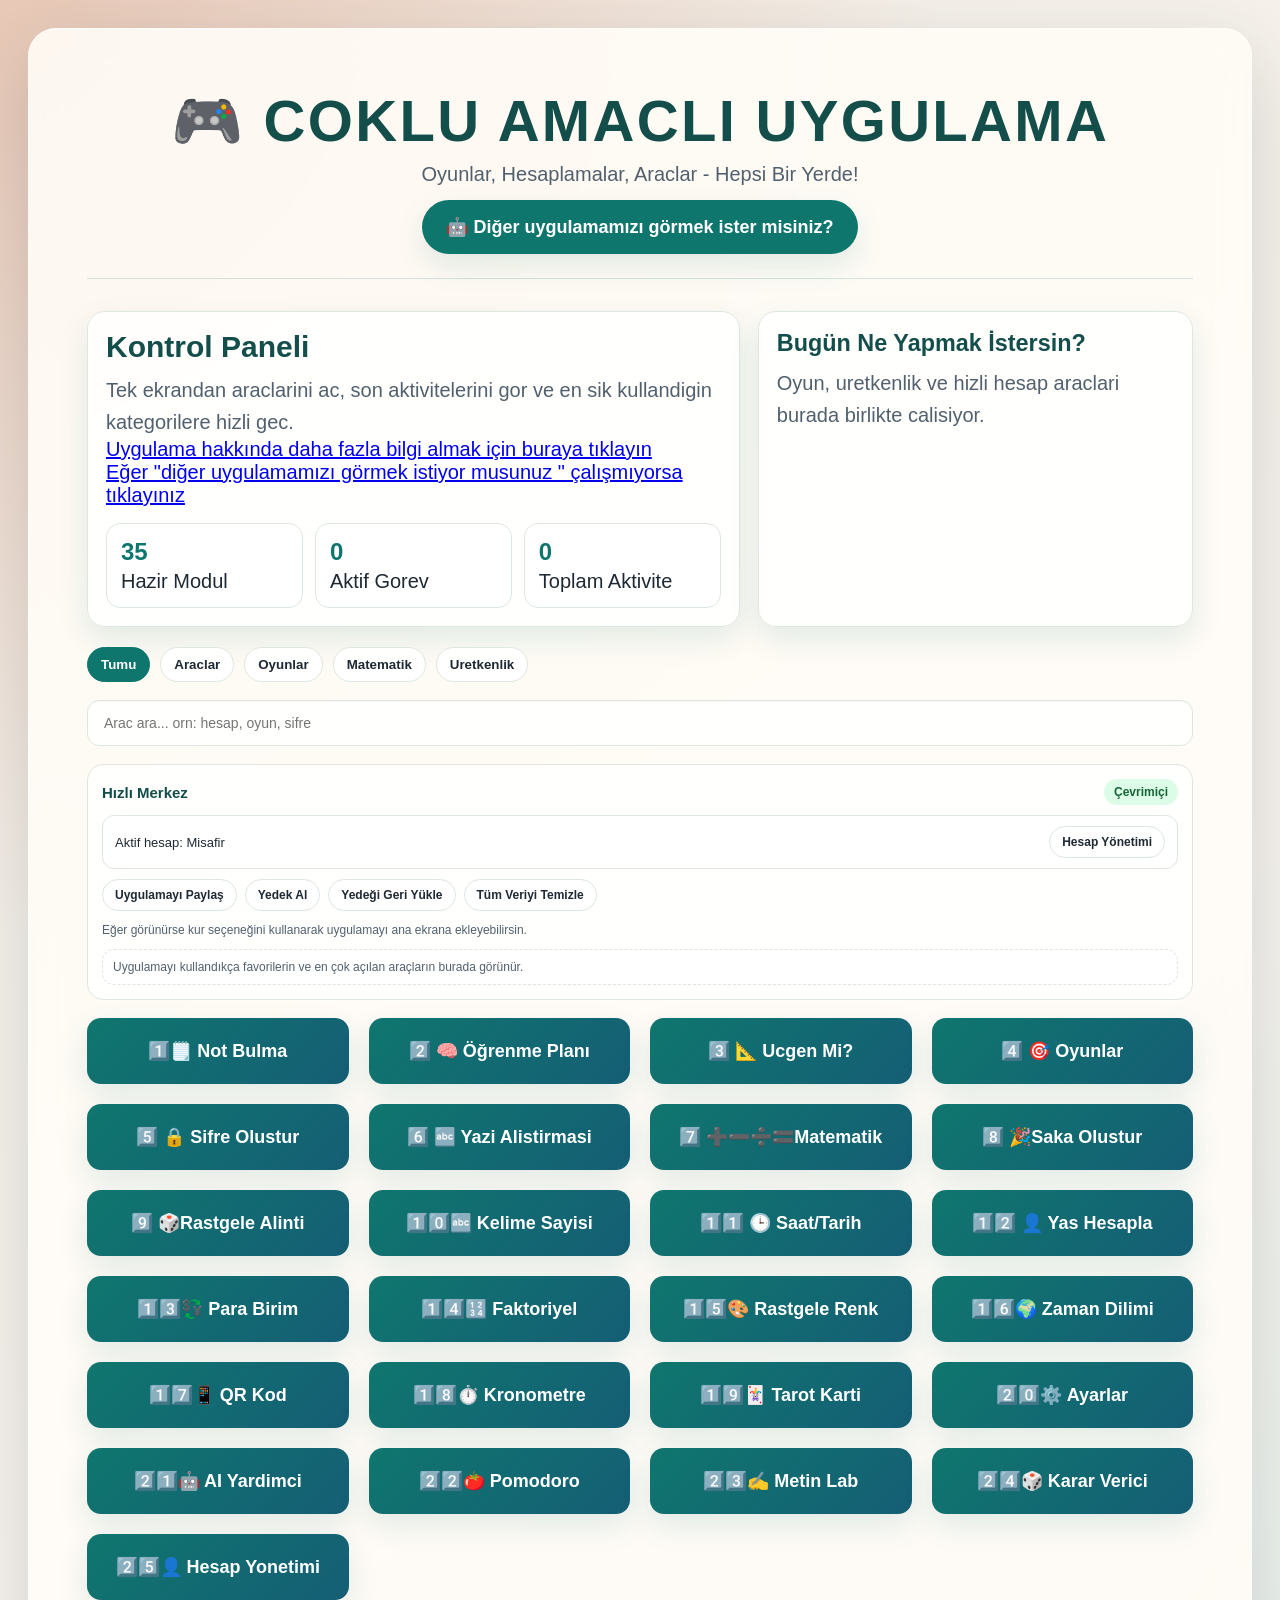
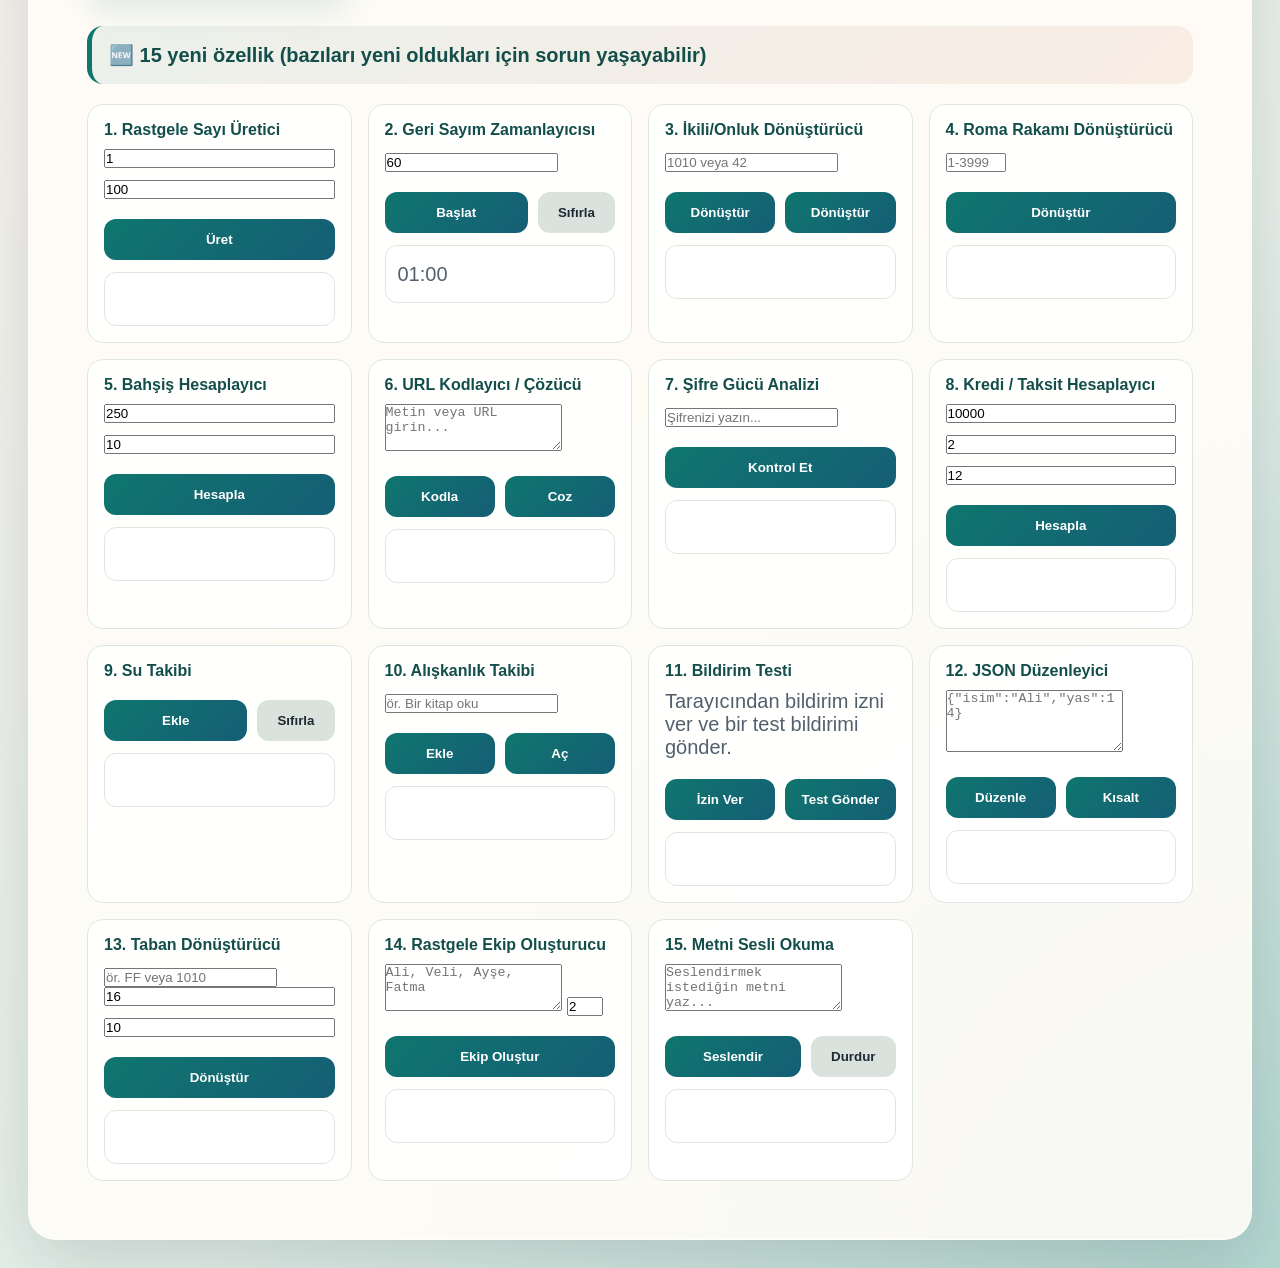
==== commit bb583969: "Add files via upload" ====
--- a/35 in 1.html
+++ b/35 in 1.html
@@ -34,8 +34,13 @@
             box-sizing: border-box;
         }
 
+        html {
+            font-size: 20px;
+        }
+
         body {
             font-family: 'Trebuchet MS', 'Aptos', 'Segoe UI', sans-serif;
+            font-size: 20px;
             background:
                 radial-gradient(circle at top left, rgba(194, 65, 12, 0.22), transparent 30%),
                 radial-gradient(circle at bottom right, rgba(15, 118, 110, 0.18), transparent 34%),
@@ -102,8 +107,8 @@
             border-radius: 28px;
             box-shadow: var(--shadow-lg);
             width: 100%;
-            max-width: 960px;
-            padding: 42px;
+            max-width: 1500px;
+            padding: 58px;
         }
                                                                                                                                                                                                                                                                                                                                                                                                                                                                                                                                                                                                             
         .header {
@@ -115,14 +120,14 @@
 
         .header h1 {
             color: var(--brand-dark);
-            font-size: 34px;
+            font-size: 58px;
             letter-spacing: 0.04em;
             margin-bottom: 8px;
         }
 
         .header p {
             color: var(--text-soft);
-            font-size: 15px;
+            font-size: 20px;
         }
 
         .switch-app-btn {
@@ -130,11 +135,12 @@
             align-items: center;
             gap: 8px;
             margin-top: 14px;
-            padding: 10px 16px;
+            padding: 16px 24px;
             background: var(--brand);
             color: white;
             border-radius: 999px;
             text-decoration: none;
+            font-size: 18px;
             font-weight: 700;
             box-shadow: var(--shadow-md);
             transition: transform 0.2s ease, box-shadow 0.2s ease;
@@ -147,9 +153,9 @@
 
         .menu-grid {
             display: grid;
-            grid-template-columns: repeat(auto-fit, minmax(160px, 1fr));
-            gap: 14px;
-            margin-bottom: 20px;
+            grid-template-columns: repeat(auto-fit, minmax(240px, 1fr));
+            gap: 20px;
+            margin-bottom: 26px;
         }
 
         .dashboard-hero {
@@ -368,10 +374,10 @@
             background: linear-gradient(135deg, var(--brand) 0%, #155e75 100%);
             color: white;
             border: none;
-            padding: 16px 14px;
+            padding: 22px 20px;
             border-radius: 14px;
             cursor: pointer;
-            font-size: 13px;
+            font-size: 18px;
             font-weight: 600;
             transition: all 0.3s ease;
             text-align: center;
@@ -1414,7 +1420,7 @@
         <div class="header">
             <h1>🎮 ÇOKLU AMAÇLI UYGULAMA</h1>
             <p>Oyunlar, Hesaplamalar, Araçlar - Hepsi Bir Yerde!</p>
-            <a class="switch-app-btn" href="yapyzeka.html">🤖 Diğer uygulamamızı görmek ister misiniz?</a>
+            <a class="switch-app-btn" href="../yapyzeka.html">🤖 Diğer uygulamamızı görmek ister misiniz?</a>
         </div>
 
         <!-- Main Menu -->
@@ -1425,7 +1431,7 @@
                     <p>Tek ekrandan araçlarını aç, son aktivitelerini gör ve en sık kullandığın kategorilere hızlı geç.</p>
                     <a id="aboutAppLink" href="uyg%20a%20etiketi.html?lang=tr">Uygulama Hakkında Daha Fazla Ve Detaylı Bilgi</a>
                     <br>
-                    <a href="">Eğer "diğer uygulamamızı görmek istiyor musunuz " çalışmıyorsa tıklayınız</a>
+                    <a href="../yapyzeka.html">Eğer "diğer uygulamamızı görmek istiyor musunuz " çalışmıyorsa tıklayınız</a>
                     <div id="homeStats" class="hero-stats"></div>
                 </div>
                 <div class="hero-sidecard">
